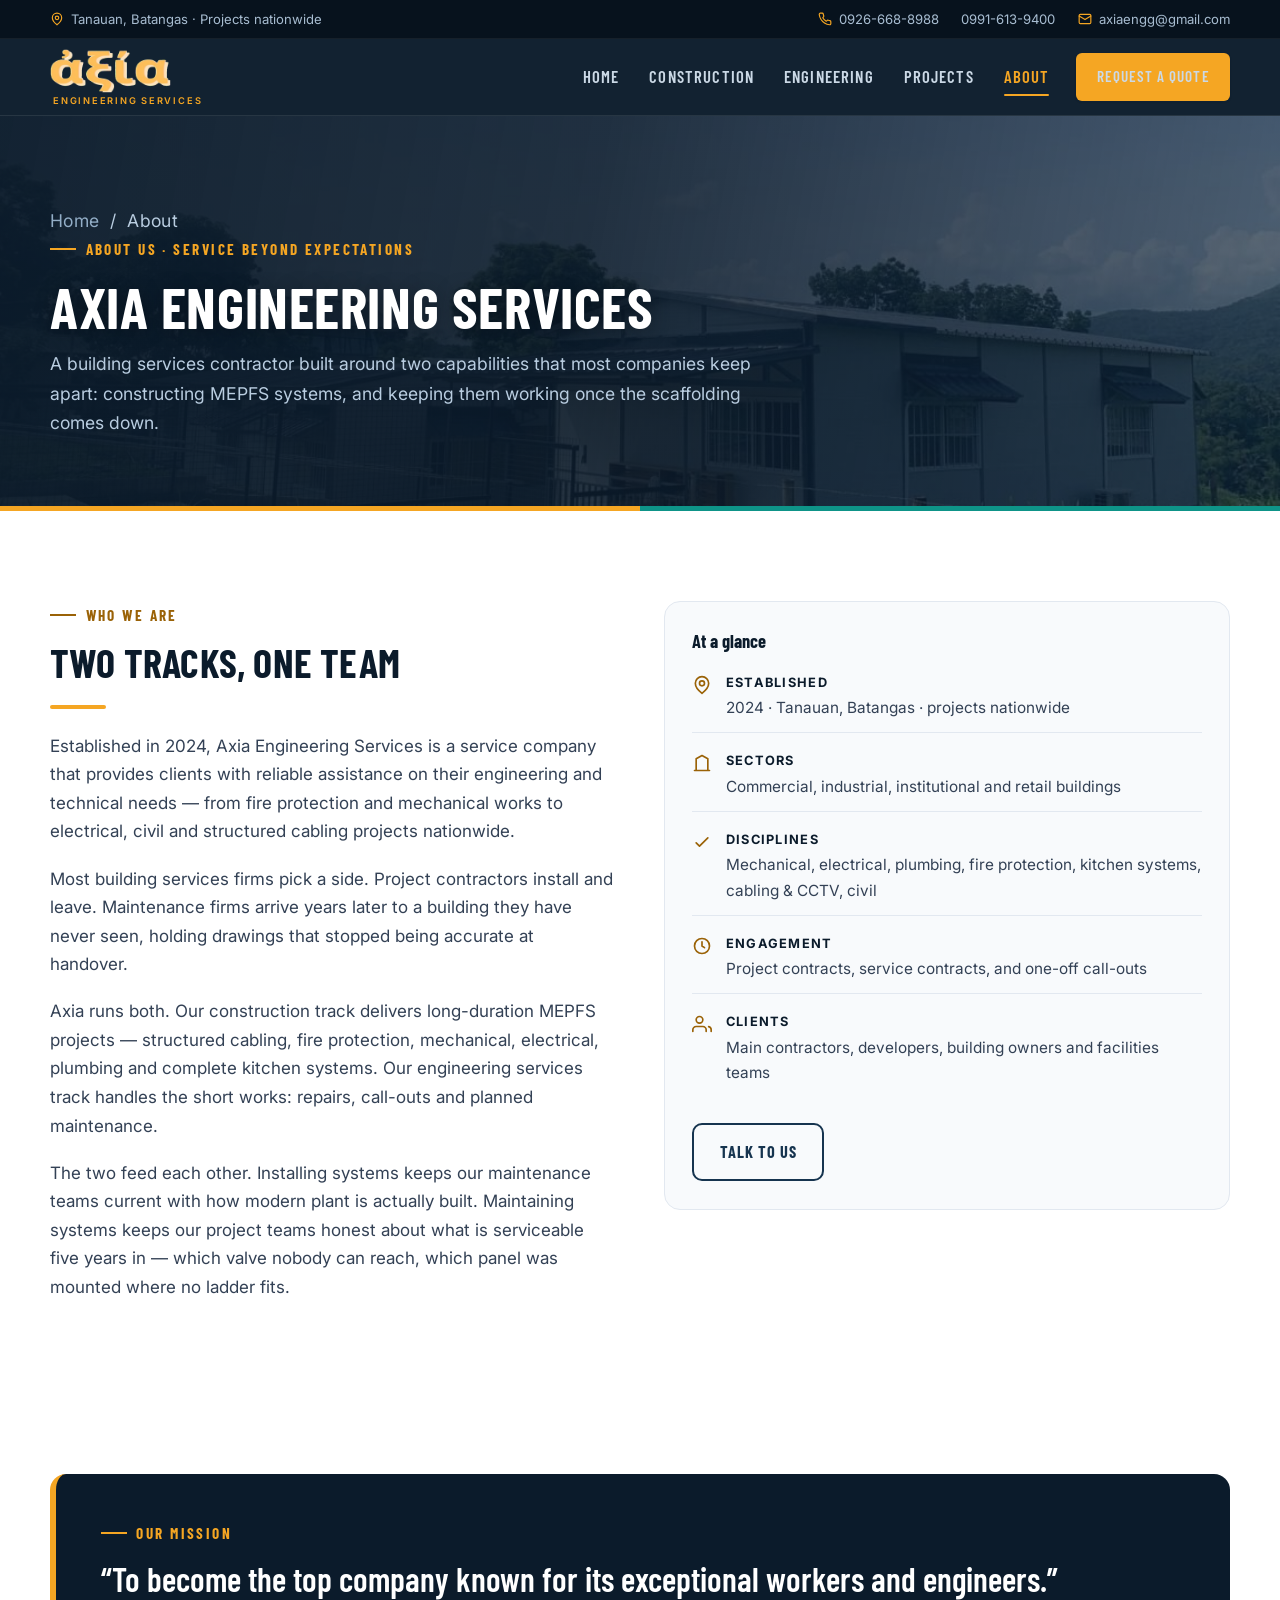
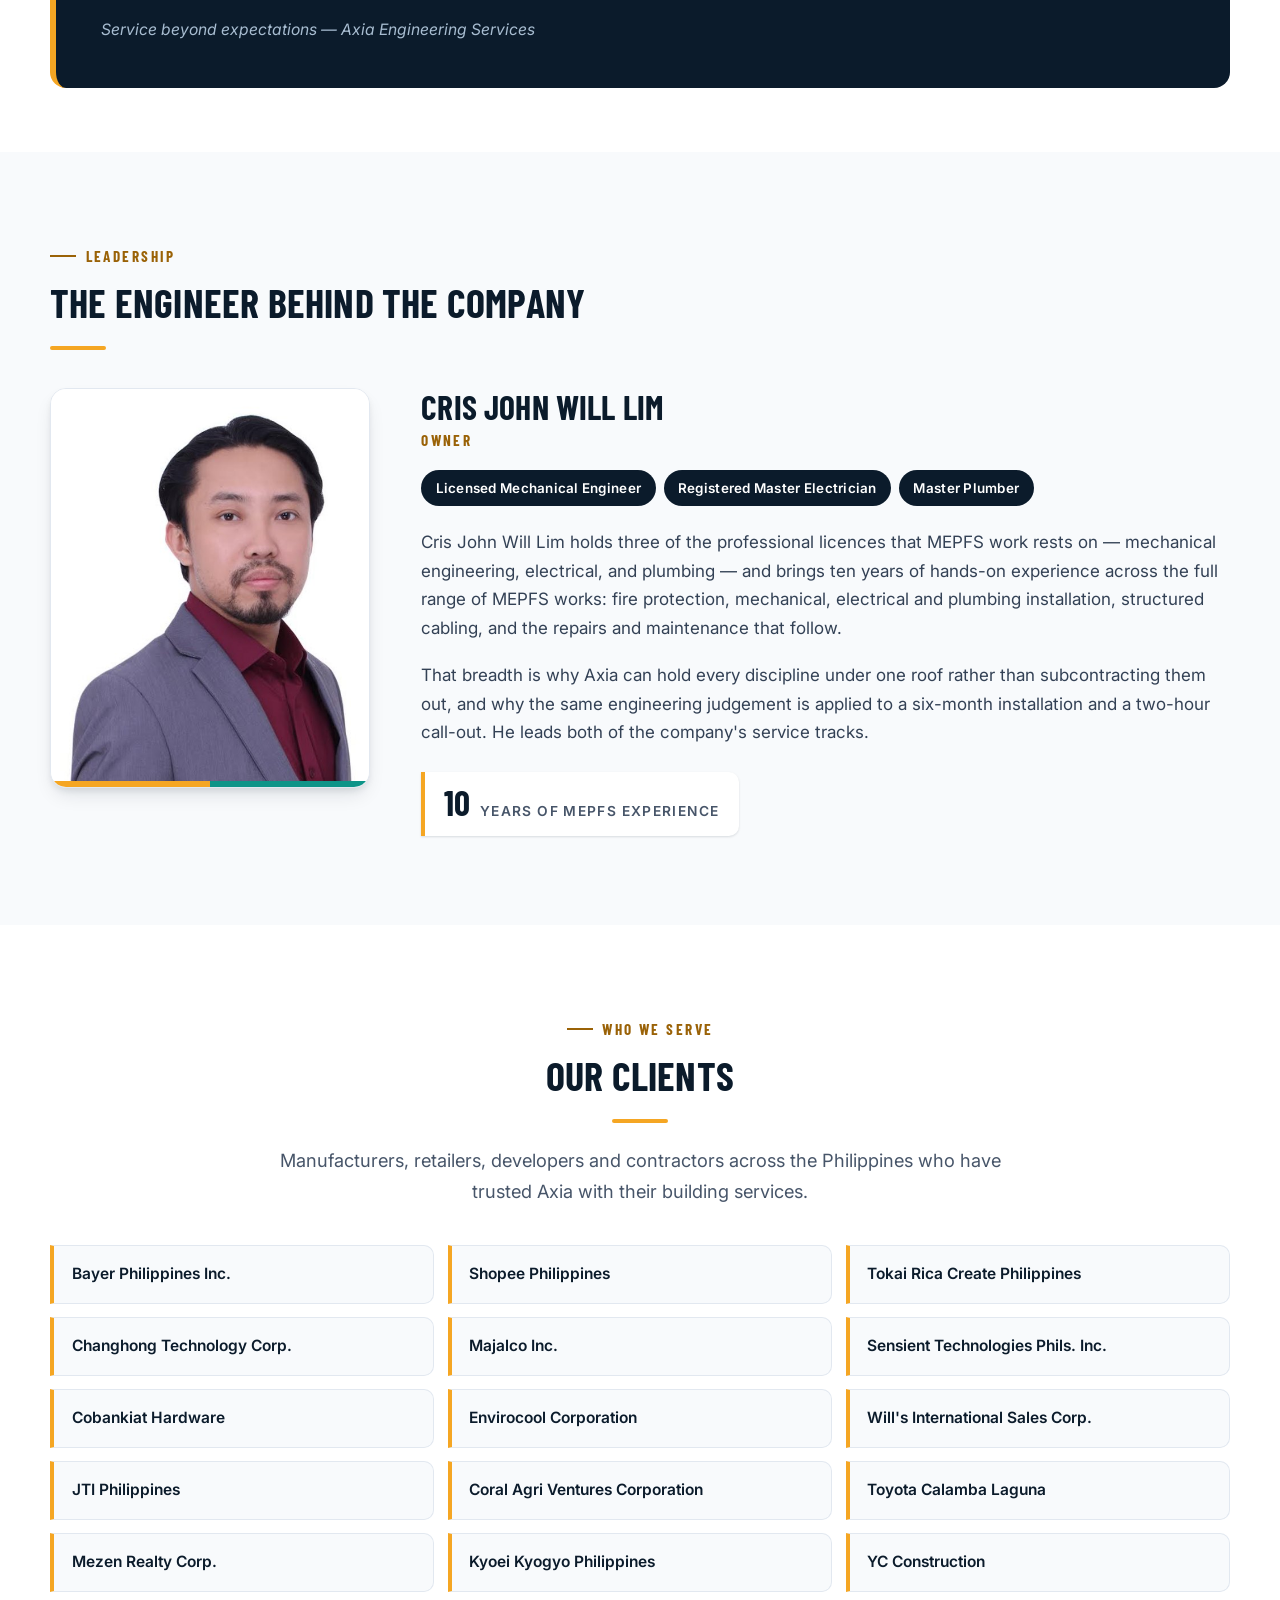
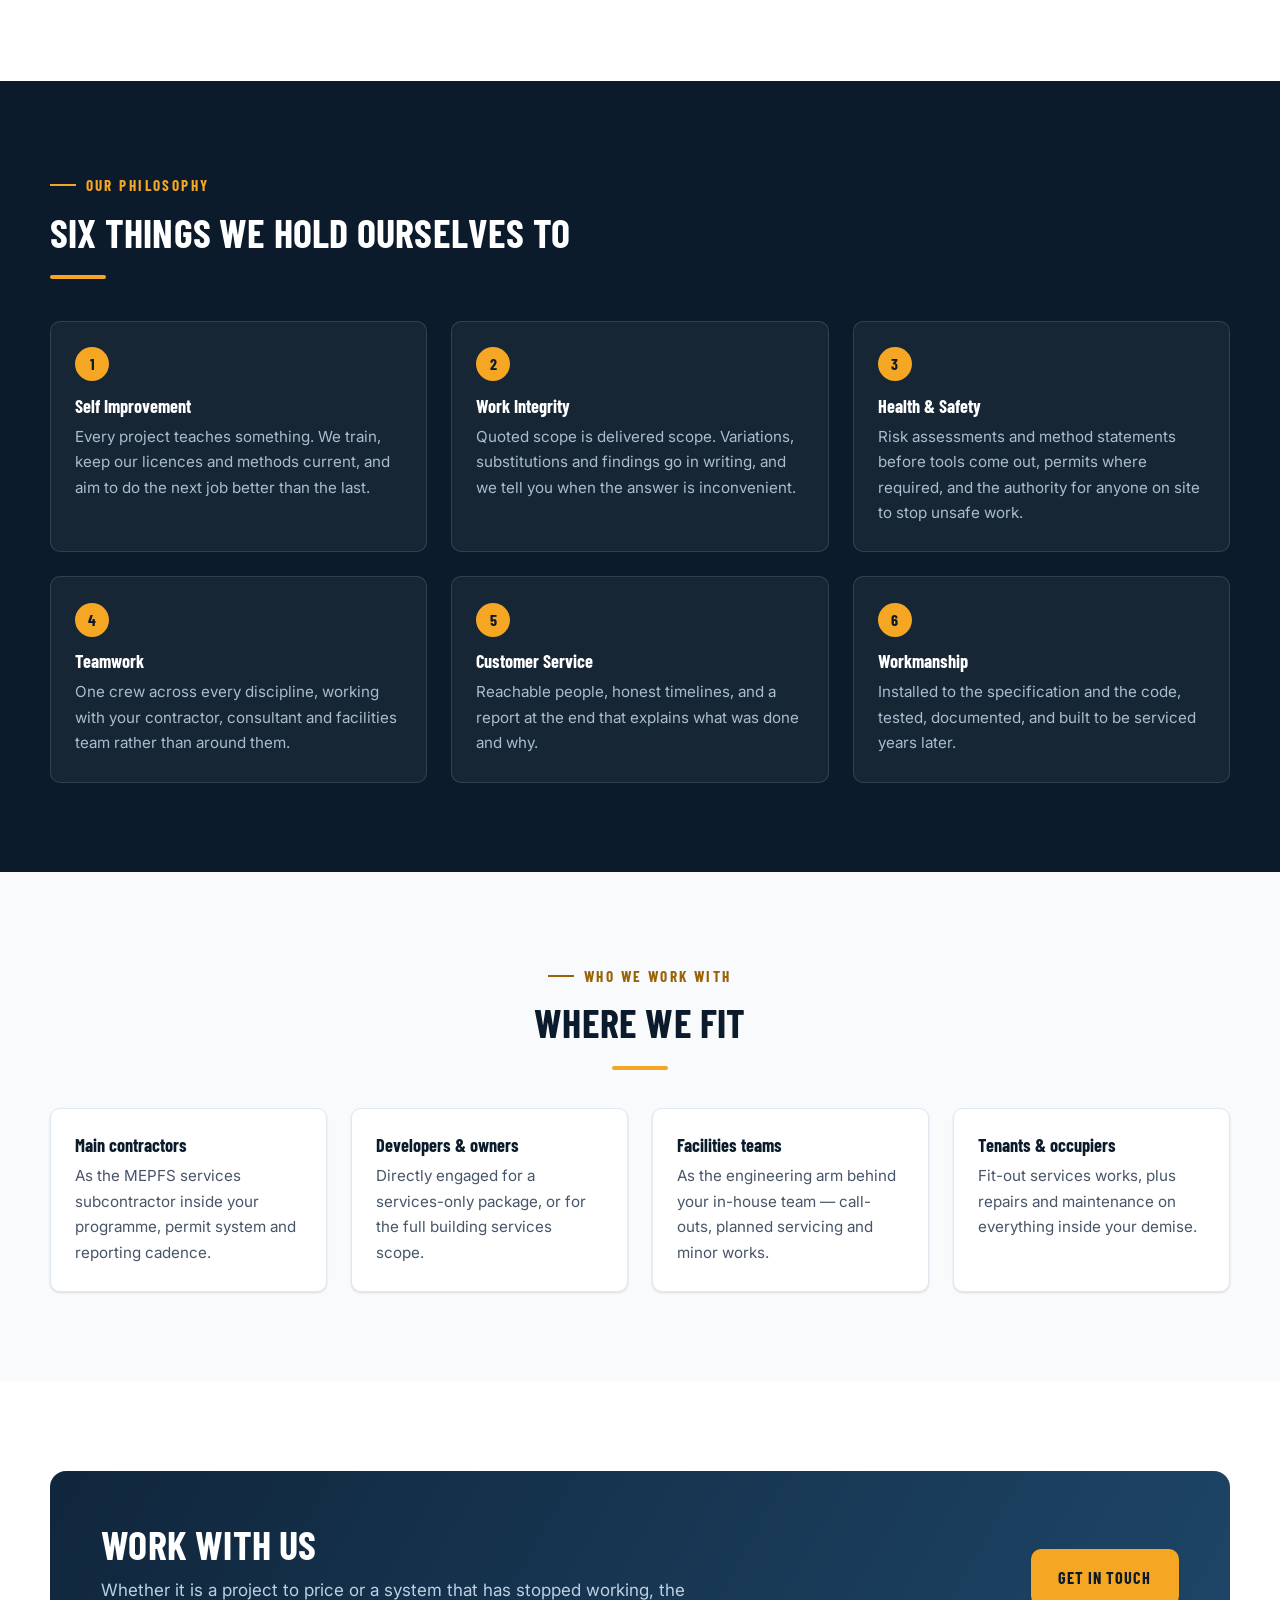
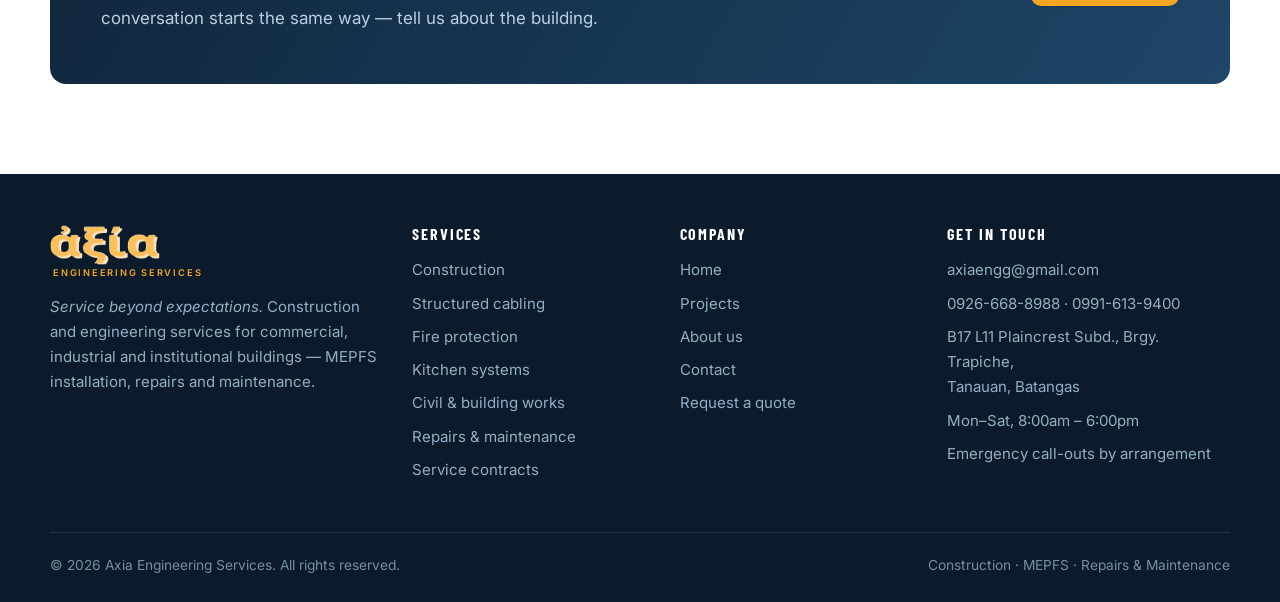
==== about.html @ fde4128d "Add kitchen system photos Five photos supplied by the owner, exported as web JPEGs (1000–1400px): th" ====
<!doctype html>
<html lang="en">
<head>
<meta charset="utf-8">
<meta name="viewport" content="width=device-width, initial-scale=1">
<title>About — Axia Engineering Services</title>
<meta name="description" content="Axia Engineering Services is a building services contractor delivering MEPFS construction projects and short-duration engineering repairs and maintenance under one accountable team.">
<meta name="theme-color" content="#0b1b2b">
<meta property="og:title" content="About — Axia Engineering Services">
<meta property="og:description" content="One team covering MEPFS construction and engineering repairs and maintenance.">
<meta property="og:type" content="website">
<link rel="icon" href="assets/img/favicon.png" type="image/png" sizes="64x64">
<link rel="apple-touch-icon" href="assets/img/apple-touch-icon.png">
<link rel="preconnect" href="https://fonts.googleapis.com">
<link rel="preconnect" href="https://fonts.gstatic.com" crossorigin>
<link href="https://fonts.googleapis.com/css2?family=Barlow+Condensed:wght@600;700&family=Inter:wght@400;500;600;700&display=swap" rel="stylesheet">
<link rel="stylesheet" href="assets/css/styles.css?v=20261008c">
</head>
<body>
<a class="skip-link" href="#main">Skip to main content</a>

<div class="topbar">
  <div class="container topbar__inner">
    <span class="topbar__item topbar__item--wide"><svg viewBox="0 0 24 24" fill="none" stroke="currentColor" stroke-width="2" stroke-linecap="round" stroke-linejoin="round" aria-hidden="true"><path d="M20 10c0 6-8 12-8 12s-8-6-8-12a8 8 0 0 1 16 0z"/><circle cx="12" cy="10" r="3"/></svg> Tanauan, Batangas &middot; Projects nationwide</span>
    <span class="topbar__group">
      <a class="topbar__item" href="tel:+639266688988"><svg viewBox="0 0 24 24" fill="none" stroke="currentColor" stroke-width="2" stroke-linecap="round" stroke-linejoin="round" aria-hidden="true"><path d="M22 16.9v3a2 2 0 0 1-2.2 2 19.8 19.8 0 0 1-8.6-3.1 19.5 19.5 0 0 1-6-6A19.8 19.8 0 0 1 2.1 4.2 2 2 0 0 1 4.1 2h3a2 2 0 0 1 2 1.7c.1 1 .4 1.9.7 2.8a2 2 0 0 1-.5 2.1L8.1 9.9a16 16 0 0 0 6 6l1.3-1.2a2 2 0 0 1 2.1-.5c.9.3 1.8.6 2.8.7a2 2 0 0 1 1.7 2z"/></svg> 0926-668-8988</a>
      <a class="topbar__item topbar__item--wide" href="tel:+639916139400">0991-613-9400</a>
      <a class="topbar__item topbar__item--mid" href="mailto:axiaengg@gmail.com"><svg viewBox="0 0 24 24" fill="none" stroke="currentColor" stroke-width="2" stroke-linecap="round" stroke-linejoin="round" aria-hidden="true"><rect x="2" y="4" width="20" height="16" rx="2"/><path d="m2 7 10 6 10-6"/></svg> axiaengg@gmail.com</a>
    </span>
  </div>
</div>

<header class="site-header">
  <div class="container header-inner">
    <a class="brand" href="index.html" aria-label="Axia Engineering Services — home">
      <img class="brand__logo" src="assets/img/logo.png?v=20261008c" alt="Axia" width="604" height="220">
      <span class="brand__sub">Engineering Services</span>
    </a>

    <button class="nav-toggle" type="button" aria-expanded="false" aria-controls="primary-nav" aria-label="Toggle navigation menu">
      <span></span><span></span><span></span>
    </button>

    <nav class="nav" id="primary-nav" aria-label="Primary">
      <a href="index.html">Home</a>
      <a href="construction.html">Construction</a>
      <a href="engineering.html">Engineering</a>
      <a href="projects.html">Projects</a>
      <a href="about.html">About</a>
      <a href="contact.html" class="btn btn--primary">Request a Quote</a>
    </nav>
  </div>
</header>

<main id="main">

  <section class="page-hero page-hero--about">
    <div class="container">
      <p class="breadcrumb"><a href="index.html">Home</a> &nbsp;/&nbsp; About</p>
      <span class="eyebrow">About us &middot; Service beyond expectations</span>
      <h1>Axia Engineering Services</h1>
      <p>
        A building services contractor built around two capabilities that most
        companies keep apart: constructing MEPFS systems, and keeping them working
        once the scaffolding comes down.
      </p>
    </div>
  </section>

  <section class="section" aria-labelledby="who-heading">
    <div class="container">
      <div class="grid grid--2" style="gap:3rem">
        <div class="reveal">
          <span class="eyebrow">Who we are</span>
          <h2 id="who-heading">Two tracks, one team</h2>
          <div class="rule"></div>
          <p>
            Established in 2024, Axia Engineering Services is a service company that
            provides clients with reliable assistance on their engineering and technical
            needs — from fire protection and mechanical works to electrical, civil and
            structured cabling projects nationwide.
          </p>
          <p>
            Most building services firms pick a side. Project contractors install and
            leave. Maintenance firms arrive years later to a building they have never
            seen, holding drawings that stopped being accurate at handover.
          </p>
          <p>
            Axia runs both. Our construction track delivers long-duration MEPFS
            projects — structured cabling, fire protection, mechanical, electrical,
            plumbing and complete kitchen systems. Our engineering services track handles the
            short works: repairs, call-outs and planned maintenance.
          </p>
          <p>
            The two feed each other. Installing systems keeps our maintenance teams
            current with how modern plant is actually built. Maintaining systems keeps
            our project teams honest about what is serviceable five years in — which
            valve nobody can reach, which panel was mounted where no ladder fits.
          </p>
        </div>
        <div class="reveal">
          <div class="info-panel">
            <h3>At a glance</h3>
            <ul class="info-list">
              <li>
                <svg viewBox="0 0 24 24" fill="none" stroke="currentColor" stroke-width="2" stroke-linecap="round" stroke-linejoin="round" aria-hidden="true"><path d="M20 10c0 6-8 12-8 12s-8-6-8-12a8 8 0 0 1 16 0z"/><circle cx="12" cy="10" r="3"/></svg>
                <span><strong>Established</strong>2024 &middot; Tanauan, Batangas &middot; projects nationwide</span>
              </li>
              <li>
                <svg viewBox="0 0 24 24" fill="none" stroke="currentColor" stroke-width="2" stroke-linecap="round" stroke-linejoin="round" aria-hidden="true"><path d="M3 21h18M5 21V7l7-4 7 4v14"/></svg>
                <span><strong>Sectors</strong>Commercial, industrial, institutional and retail buildings</span>
              </li>
              <li>
                <svg viewBox="0 0 24 24" fill="none" stroke="currentColor" stroke-width="2" stroke-linecap="round" stroke-linejoin="round" aria-hidden="true"><path d="m5 13 4 4L19 7"/></svg>
                <span><strong>Disciplines</strong>Mechanical, electrical, plumbing, fire protection, kitchen systems, cabling &amp; CCTV, civil</span>
              </li>
              <li>
                <svg viewBox="0 0 24 24" fill="none" stroke="currentColor" stroke-width="2" stroke-linecap="round" stroke-linejoin="round" aria-hidden="true"><circle cx="12" cy="12" r="9"/><path d="M12 7v5l3 2"/></svg>
                <span><strong>Engagement</strong>Project contracts, service contracts, and one-off call-outs</span>
              </li>
              <li>
                <svg viewBox="0 0 24 24" fill="none" stroke="currentColor" stroke-width="2" stroke-linecap="round" stroke-linejoin="round" aria-hidden="true"><path d="M17 21v-2a4 4 0 0 0-4-4H5a4 4 0 0 0-4 4v2"/><circle cx="9" cy="7" r="4"/><path d="M23 21v-2a4 4 0 0 0-3-3.9"/></svg>
                <span><strong>Clients</strong>Main contractors, developers, building owners and facilities teams</span>
              </li>
            </ul>
            <a class="btn btn--outline" href="contact.html">Talk to us</a>
          </div>
        </div>
      </div>
    </div>
  </section>

  <section class="section--tight" aria-labelledby="mission-heading">
    <div class="container">
      <div class="mission reveal">
        <span class="eyebrow" id="mission-heading">Our mission</span>
        <blockquote>&ldquo;To become the top company known for its exceptional workers and engineers.&rdquo;</blockquote>
        <p class="mission__tag">Service beyond expectations — Axia Engineering Services</p>
      </div>
    </div>
  </section>

  <section class="section section--alt" aria-labelledby="leader-heading" id="leadership">
    <div class="container">
      <div class="reveal" style="margin-bottom:2.4rem">
        <span class="eyebrow">Leadership</span>
        <h2 id="leader-heading">The engineer behind the company</h2>
        <div class="rule"></div>
      </div>
      <div class="leader reveal">
        <figure class="leader__photo">
          <img src="assets/img/cris-john-will-lim.jpg?v=20261008c" alt="Portrait of Cris John Will Lim, owner of Axia Engineering Services" width="560" height="700" loading="lazy">
        </figure>
        <div class="leader__body">
          <h3 class="leader__name">Cris John Will Lim</h3>
          <p class="leader__role">Owner</p>
          <ul class="leader__creds" aria-label="Professional licences">
            <li>Licensed Mechanical Engineer</li>
            <li>Registered Master Electrician</li>
            <li>Master Plumber</li>
          </ul>
          <p>
            Cris John Will Lim holds three of the professional licences that MEPFS work
            rests on — mechanical engineering, electrical, and plumbing — and brings ten
            years of hands-on experience across the full range of MEPFS works: fire
            protection, mechanical, electrical and plumbing installation, structured
            cabling, and the repairs and maintenance that follow.
          </p>
          <p>
            That breadth is why Axia can hold every discipline under one roof rather
            than subcontracting them out, and why the same engineering judgement is
            applied to a six-month installation and a two-hour call-out. He leads both
            of the company's service tracks.
          </p>
          <div class="leader__stat">
            <span class="leader__stat-num">10</span>
            <span class="leader__stat-label">years of MEPFS experience</span>
          </div>
        </div>
      </div>
    </div>
  </section>

  <section class="section" aria-labelledby="clients-heading" id="clients">
    <div class="container">
      <div class="text-center reveal" style="margin-bottom:2.4rem">
        <span class="eyebrow">Who we serve</span>
        <h2 id="clients-heading">Our clients</h2>
        <div class="rule rule--center"></div>
        <p class="lead measure-center">
          Manufacturers, retailers, developers and contractors across the Philippines
          who have trusted Axia with their building services.
        </p>
      </div>
      <ul class="clients reveal">
          <li>Bayer Philippines Inc.</li>
          <li>Shopee Philippines</li>
          <li>Tokai Rica Create Philippines</li>
          <li>Changhong Technology Corp.</li>
          <li>Majalco Inc.</li>
          <li>Sensient Technologies Phils. Inc.</li>
          <li>Cobankiat Hardware</li>
          <li>Envirocool Corporation</li>
          <li>Will's International Sales Corp.</li>
          <li>JTI Philippines</li>
          <li>Coral Agri Ventures Corporation</li>
          <li>Toyota Calamba Laguna</li>
          <li>Mezen Realty Corp.</li>
          <li>Kyoei Kyogyo Philippines</li>
          <li>YC Construction</li>
      </ul>
    </div>
  </section>

  <section class="section section--navy" aria-labelledby="values-heading">
    <div class="container">
      <div class="reveal" style="margin-bottom:2.6rem">
        <span class="eyebrow">Our philosophy</span>
        <h2 id="values-heading">Six things we hold ourselves to</h2>
        <div class="rule"></div>
      </div>
      <div class="grid grid--3 reveal">
        <div class="card">
          <div class="card__num" aria-hidden="true">1</div>
          <h3>Self Improvement</h3>
          <p>Every project teaches something. We train, keep our licences and methods current, and aim to do the next job better than the last.</p>
        </div>
        <div class="card">
          <div class="card__num" aria-hidden="true">2</div>
          <h3>Work Integrity</h3>
          <p>Quoted scope is delivered scope. Variations, substitutions and findings go in writing, and we tell you when the answer is inconvenient.</p>
        </div>
        <div class="card">
          <div class="card__num" aria-hidden="true">3</div>
          <h3>Health &amp; Safety</h3>
          <p>Risk assessments and method statements before tools come out, permits where required, and the authority for anyone on site to stop unsafe work.</p>
        </div>
        <div class="card">
          <div class="card__num" aria-hidden="true">4</div>
          <h3>Teamwork</h3>
          <p>One crew across every discipline, working with your contractor, consultant and facilities team rather than around them.</p>
        </div>
        <div class="card">
          <div class="card__num" aria-hidden="true">5</div>
          <h3>Customer Service</h3>
          <p>Reachable people, honest timelines, and a report at the end that explains what was done and why.</p>
        </div>
        <div class="card">
          <div class="card__num" aria-hidden="true">6</div>
          <h3>Workmanship</h3>
          <p>Installed to the specification and the code, tested, documented, and built to be serviced years later.</p>
        </div>
      </div>
    </div>
  </section>

  <section class="section section--alt" aria-labelledby="fit-heading">
    <div class="container">
      <div class="text-center reveal" style="margin-bottom:2.4rem">
        <span class="eyebrow">Who we work with</span>
        <h2 id="fit-heading">Where we fit</h2>
        <div class="rule rule--center"></div>
      </div>
      <div class="grid grid--4 reveal">
        <div class="card">
          <h3>Main contractors</h3>
          <p>As the MEPFS services subcontractor inside your programme, permit system and reporting cadence.</p>
        </div>
        <div class="card">
          <h3>Developers &amp; owners</h3>
          <p>Directly engaged for a services-only package, or for the full building services scope.</p>
        </div>
        <div class="card">
          <h3>Facilities teams</h3>
          <p>As the engineering arm behind your in-house team — call-outs, planned servicing and minor works.</p>
        </div>
        <div class="card">
          <h3>Tenants &amp; occupiers</h3>
          <p>Fit-out services works, plus repairs and maintenance on everything inside your demise.</p>
        </div>
      </div>
    </div>
  </section>

  <section class="section">
    <div class="container">
      <div class="cta reveal">
        <div>
          <h2>Work with us</h2>
          <p>Whether it is a project to price or a system that has stopped working, the conversation starts the same way — tell us about the building.</p>
        </div>
        <div class="btn-row">
          <a class="btn btn--primary" href="contact.html">Get in touch</a>
        </div>
      </div>
    </div>
  </section>

</main>

<footer class="site-footer">
  <div class="container">
    <div class="footer-grid">
      <div>
        <a class="brand" href="index.html">
          <img class="brand__logo" src="assets/img/logo.png?v=20261008c" alt="Axia" width="604" height="220">
          <span class="brand__sub">Engineering Services</span>
        </a>
        <p><em>Service beyond expectations.</em> Construction and engineering services for commercial, industrial and institutional buildings — MEPFS installation, repairs and maintenance.</p>
      </div>

      <div>
        <h3>Services</h3>
        <ul>
          <li><a href="construction.html">Construction</a></li>
          <li><a href="construction.html#cabling">Structured cabling</a></li>
          <li><a href="construction.html#fire">Fire protection</a></li>
          <li><a href="construction.html#kitchen">Kitchen systems</a></li>
          <li><a href="construction.html#civil">Civil &amp; building works</a></li>
          <li><a href="engineering.html">Repairs &amp; maintenance</a></li>
          <li><a href="engineering.html#contracts">Service contracts</a></li>
        </ul>
      </div>

      <div>
        <h3>Company</h3>
        <ul>
          <li><a href="index.html">Home</a></li>
          <li><a href="projects.html">Projects</a></li>
          <li><a href="about.html">About us</a></li>
          <li><a href="contact.html">Contact</a></li>
          <li><a href="contact.html#enquiry">Request a quote</a></li>
        </ul>
      </div>

      <div>
        <h3>Get in touch</h3>
        <ul>
          <li><a href="mailto:axiaengg@gmail.com">axiaengg@gmail.com</a></li>
          <li><a href="tel:+639266688988">0926-668-8988</a> &middot; <a href="tel:+639916139400">0991-613-9400</a></li>
          <li>B17 L11 Plaincrest Subd., Brgy. Trapiche,<br>Tanauan, Batangas</li>
          <li>Mon–Sat, 8:00am – 6:00pm</li>
          <li>Emergency call-outs by arrangement</li>
        </ul>
      </div>
    </div>

    <div class="footer-bottom">
      <span>&copy; <span data-year>2026</span> Axia Engineering Services. All rights reserved.</span>
      <span>Construction &middot; MEPFS &middot; Repairs &amp; Maintenance</span>
    </div>
  </div>
</footer>

<nav class="mobile-cta" aria-label="Quick contact">
  <a class="mobile-cta__call" href="tel:+639266688988"><svg viewBox="0 0 24 24" fill="none" stroke="currentColor" stroke-width="2" stroke-linecap="round" stroke-linejoin="round" aria-hidden="true"><path d="M22 16.9v3a2 2 0 0 1-2.2 2 19.8 19.8 0 0 1-8.6-3.1 19.5 19.5 0 0 1-6-6A19.8 19.8 0 0 1 2.1 4.2 2 2 0 0 1 4.1 2h3a2 2 0 0 1 2 1.7c.1 1 .4 1.9.7 2.8a2 2 0 0 1-.5 2.1L8.1 9.9a16 16 0 0 0 6 6l1.3-1.2a2 2 0 0 1 2.1-.5c.9.3 1.8.6 2.8.7a2 2 0 0 1 1.7 2z"/></svg> Call us</a>
  <a class="mobile-cta__quote" href="contact.html">Get a Quote</a>
</nav>

<script src="assets/js/main.js?v=20261008c" defer></script>
</body>
</html>
---- assets/css/styles.css ----
/* ==========================================================================
   Axia Engineering Services — Global stylesheet
   Palette: deep industrial navy + safety amber
   ========================================================================== */

:root {
  --navy-900: #0b1b2b;
  --navy-800: #10263c;
  --navy-700: #16344f;
  --navy-600: #1e4668;
  --amber-500: #f5a623;
  --amber-600: #d98c09;
  --amber-ink: #9a6207; /* amber dark enough for text on light backgrounds (5.09:1 on white) */
  --amber-100: #fdf0d7;
  --slate-700: #334155;
  --slate-600: #475569;
  --slate-500: #64748b;
  --slate-300: #cbd5e1;
  --slate-200: #e2e8f0;
  --slate-100: #f1f5f9;
  --slate-50: #f8fafc;
  --white: #ffffff;
  --teal-500: #0e9488;

  --font-head: "Barlow Condensed", "Oswald", "Arial Narrow", system-ui, sans-serif;
  --font-body: "Inter", -apple-system, BlinkMacSystemFont, "Segoe UI", Roboto, Helvetica, Arial, sans-serif;

  --shadow-sm: 0 1px 2px rgba(11, 27, 43, .06), 0 1px 3px rgba(11, 27, 43, .08);
  --shadow-md: 0 4px 6px -1px rgba(11, 27, 43, .08), 0 10px 20px -5px rgba(11, 27, 43, .12);
  --shadow-lg: 0 20px 40px -12px rgba(11, 27, 43, .22);

  --radius: 10px;
  --radius-lg: 16px;
  --maxw: 1180px;
  --header-h: 76px;
}

/* ------------------------------ Reset ----------------------------------- */
*, *::before, *::after { box-sizing: border-box; }
html { -webkit-text-size-adjust: 100%; scroll-behavior: smooth; scroll-padding-top: calc(var(--header-h) + 16px); }
body {
  margin: 0;
  overflow-x: hidden;
  font-family: var(--font-body);
  font-size: 17px;
  line-height: 1.68;
  color: var(--slate-700);
  background: var(--white);
  -webkit-font-smoothing: antialiased;
}
img, svg { max-width: 100%; display: block; }
a { color: var(--navy-600); text-decoration: none; }
a:hover { color: var(--amber-ink); }
h1, h2, h3, h4 {
  font-family: var(--font-head);
  color: var(--navy-900);
  line-height: 1.14;
  letter-spacing: .005em;
  margin: 0 0 .5em;
  font-weight: 700;
}
h1 { font-size: clamp(2.3rem, 5.2vw, 3.6rem); text-transform: uppercase; letter-spacing: .01em; }
h2 { font-size: clamp(1.8rem, 3.6vw, 2.5rem); text-transform: uppercase; }
h3 { font-size: 1.3rem; }
p { margin: 0 0 1.1em; }
ul { margin: 0 0 1.1em; padding-left: 1.2em; }
li { margin-bottom: .4em; }
hr { border: 0; border-top: 1px solid var(--slate-200); margin: 2.5rem 0; }

/* ---------------------------- Utilities --------------------------------- */
.container { width: min(100% - 2.5rem, var(--maxw)); margin-inline: auto; }
.section { padding: clamp(3.5rem, 7vw, 6rem) 0; }
.section--tight { padding: clamp(2.5rem, 5vw, 4rem) 0; }
.section--alt { background: var(--slate-50); }
.section--navy { background: var(--navy-900); color: var(--slate-300); }
.section--navy h2, .section--navy h3 { color: var(--white); }
.text-center { text-align: center; }
.lead { font-size: 1.14rem; color: var(--slate-600); }
.section--navy .lead { color: #a8bdd1; }
.measure { max-width: 68ch; }
.measure-center { max-width: 68ch; margin-inline: auto; }
.skip-link {
  position: absolute; left: -9999px; top: 0; z-index: 999;
  background: var(--amber-500); color: var(--navy-900);
  padding: .7rem 1.2rem; font-weight: 700; border-radius: 0 0 var(--radius) 0;
}
.skip-link:focus { left: 0; }
:focus-visible { outline: 3px solid var(--amber-500); outline-offset: 2px; border-radius: 4px; }

.eyebrow {
  display: inline-block;
  font-family: var(--font-head);
  font-weight: 700;
  font-size: .95rem;
  letter-spacing: .16em;
  text-transform: uppercase;
  color: var(--amber-ink);
  margin-bottom: .7rem;
}
.section--navy .eyebrow { color: var(--amber-500); }
.rule {
  width: 56px; height: 4px; border-radius: 2px;
  background: var(--amber-500); margin: 0 0 1.4rem;
}
.rule--center { margin-inline: auto; }

/* ------------------------------ Buttons --------------------------------- */
.btn {
  display: inline-flex; align-items: center; gap: .55rem;
  font-family: var(--font-head);
  font-weight: 700; font-size: 1.02rem; letter-spacing: .06em; text-transform: uppercase;
  padding: .82rem 1.6rem;
  border-radius: var(--radius);
  border: 2px solid transparent;
  cursor: pointer;
  transition: transform .15s ease, background-color .15s ease, color .15s ease, border-color .15s ease, box-shadow .15s ease;
  white-space: nowrap;
  max-width: 100%;
}
@media (max-width: 620px) {
  .btn { white-space: normal; text-align: center; }
}
.btn:hover { transform: translateY(-2px); }
.btn--primary { background: var(--amber-500); color: var(--navy-900); box-shadow: var(--shadow-sm); }
.btn--primary:hover { background: #ffb73d; color: var(--navy-900); box-shadow: var(--shadow-md); }
.btn--ghost { border-color: rgba(255,255,255,.45); color: var(--white); }
.btn--ghost:hover { border-color: var(--white); background: rgba(255,255,255,.1); color: var(--white); }
.btn--outline { border-color: var(--navy-700); color: var(--navy-700); }
.btn--outline:hover { background: var(--navy-700); color: var(--white); }
.btn-row { display: flex; flex-wrap: wrap; gap: .9rem; }
.btn-row--center { justify-content: center; }

/* ------------------------------ Header ---------------------------------- */
.site-header {
  position: sticky; top: 0; z-index: 100;
  background: rgba(11, 27, 43, .97);
  backdrop-filter: saturate(140%) blur(8px);
  border-bottom: 1px solid rgba(255,255,255,.09);
}
.header-inner {
  display: flex; align-items: center; justify-content: space-between;
  gap: 1.5rem; min-height: var(--header-h);
}
/* Brand lockup: the ἀξία wordmark image with "Engineering Services" set
   beneath it. The image carries its own amber, so it sits on dark surfaces
   as supplied; width/height attributes in the markup reserve its box. */
.brand { display: inline-flex; flex-direction: column; align-items: flex-start; gap: .22rem; color: var(--white); }
.brand:hover { color: var(--white); }
.brand__logo { height: 44px; width: auto; display: block; }
.brand__sub {
  font-size: .58rem; letter-spacing: .19em; text-transform: uppercase;
  color: var(--amber-500); font-weight: 600; padding-left: 3px; line-height: 1;
}
@media (max-width: 420px) { .brand__logo { height: 36px; } .brand__sub { font-size: .5rem; } }

.nav { display: flex; align-items: center; gap: .3rem; }
.nav a {
  font-family: var(--font-head);
  font-size: 1.04rem; font-weight: 600; letter-spacing: .07em; text-transform: uppercase;
  color: #cbd9e6; padding: .55rem .78rem; border-radius: 6px;
  white-space: nowrap;
}
.nav a:hover { color: var(--white); background: rgba(255,255,255,.08); }
.nav a.is-active { color: var(--amber-500); }
.nav .btn { margin-left: .6rem; padding: .6rem 1.15rem; font-size: .95rem; }
.nav .btn:hover { color: var(--navy-900); }

.nav-toggle {
  display: none; background: none; border: 1px solid rgba(255,255,255,.3);
  border-radius: 8px; padding: .5rem .6rem; cursor: pointer;
}
.nav-toggle span { display: block; width: 22px; height: 2px; background: var(--white); margin: 4px 0; transition: transform .2s ease, opacity .2s ease; }
.nav-toggle[aria-expanded="true"] span:nth-child(1) { transform: translateY(6px) rotate(45deg); }
.nav-toggle[aria-expanded="true"] span:nth-child(2) { opacity: 0; }
.nav-toggle[aria-expanded="true"] span:nth-child(3) { transform: translateY(-6px) rotate(-45deg); }

@media (max-width: 1000px) {
  .nav-toggle { display: block; }
  .nav {
    position: absolute; top: var(--header-h); left: 0; right: 0;
    flex-direction: column; align-items: stretch; gap: 0;
    background: var(--navy-900);
    border-bottom: 1px solid rgba(255,255,255,.1);
    padding: .5rem 1.25rem 1.3rem;
    display: none;
  }
  .nav.is-open { display: flex; }
  .nav a { padding: .8rem .2rem; border-bottom: 1px solid rgba(255,255,255,.07); border-radius: 0; }
  .nav .btn { margin: .9rem 0 0; justify-content: center; border-bottom: 0; }
}

/* ------------------------------- Hero ----------------------------------- */
.hero {
  position: relative;
  background:
    linear-gradient(115deg, rgba(11,27,43,.96) 0%, rgba(16,38,60,.93) 45%, rgba(30,70,104,.88) 100%),
    url("data:image/svg+xml,%3Csvg xmlns='http://www.w3.org/2000/svg' width='80' height='80' viewBox='0 0 80 80'%3E%3Cg fill='none' stroke='%23ffffff' stroke-opacity='.07' stroke-width='1'%3E%3Cpath d='M0 40h80M40 0v80M0 0l80 80M80 0L0 80'/%3E%3C/g%3E%3C/svg%3E");
  background-size: cover, 80px 80px;
  color: var(--white);
  padding: clamp(4rem, 9vw, 7.5rem) 0 clamp(3.5rem, 7vw, 6rem);
  overflow: hidden;
}
.hero::after {
  content: ""; position: absolute; left: 0; right: 0; bottom: 0; height: 6px;
  background: linear-gradient(90deg, var(--amber-500) 0 33%, var(--navy-600) 33% 66%, var(--teal-500) 66% 100%);
}
.hero h1 { color: var(--white); margin-bottom: 1rem; }
.hero__grid { display: grid; grid-template-columns: 1.15fr .85fr; gap: clamp(2rem, 5vw, 4rem); align-items: center; }
.hero__grid > * { min-width: 0; }
.hero__text p { color: #b9cde0; font-size: 1.16rem; max-width: 56ch; }
.hero__badges { display: flex; flex-wrap: wrap; gap: .6rem; margin-top: 1.9rem; }
.badge {
  display: inline-flex; align-items: center; gap: .45rem;
  font-size: .86rem; font-weight: 600; letter-spacing: .03em;
  background: rgba(255,255,255,.08); border: 1px solid rgba(255,255,255,.16);
  color: #d8e5f1; padding: .42rem .85rem; border-radius: 100px;
}
.badge svg { width: 15px; height: 15px; flex: 0 0 auto; color: var(--amber-500); }
.hero__panel {
  background: rgba(255,255,255,.055);
  border: 1px solid rgba(255,255,255,.14);
  border-radius: var(--radius-lg);
  padding: 1.75rem;
  box-shadow: var(--shadow-lg);
}
.hero__panel h2 { font-size: 1.22rem; color: var(--white); text-transform: none; letter-spacing: 0; }
.hero__panel ul { list-style: none; padding: 0; margin: 0; }
.hero__panel li {
  display: flex; gap: .7rem; align-items: flex-start;
  padding: .72rem 0; border-bottom: 1px solid rgba(255,255,255,.1);
  font-size: .97rem; color: #cfdcea;
}
.hero__panel li:last-child { border-bottom: 0; padding-bottom: 0; }
.hero__panel li svg { width: 19px; height: 19px; flex: 0 0 auto; margin-top: 3px; color: var(--amber-500); }
@media (max-width: 880px) { .hero__grid { grid-template-columns: 1fr; } }

/* --------------------------- Page banner -------------------------------- */
.page-hero {
  background: linear-gradient(120deg, var(--navy-900) 0%, var(--navy-700) 100%);
  color: var(--white);
  padding: clamp(2.8rem, 6vw, 4.6rem) 0 clamp(2.4rem, 5vw, 3.6rem);
  position: relative;
}
.page-hero::after {
  content: ""; position: absolute; inset: auto 0 0 0; height: 5px;
  background: linear-gradient(90deg, var(--amber-500) 0 50%, var(--teal-500) 50% 100%);
}
.page-hero h1 { color: var(--white); margin-bottom: .6rem; }
.page-hero p { color: #b9cde0; max-width: 64ch; margin-bottom: 0; font-size: 1.1rem; }
.breadcrumb { font-size: .85rem; color: #93aec7; margin-bottom: 1rem; letter-spacing: .02em; }
.breadcrumb a { color: #93aec7; }
.breadcrumb a:hover { color: var(--amber-500); }

/* ------------------------- Service split cards -------------------------- */
.split { display: grid; grid-template-columns: repeat(2, 1fr); gap: 1.75rem; }
.split > * { min-width: 0; }
@media (max-width: 860px) { .split { grid-template-columns: 1fr; } }

.service-card {
  display: flex; flex-direction: column;
  background: var(--white);
  border: 1px solid var(--slate-200);
  border-top: 5px solid var(--amber-500);
  border-radius: var(--radius-lg);
  padding: 2rem 1.9rem 1.9rem;
  box-shadow: var(--shadow-sm);
  transition: transform .18s ease, box-shadow .18s ease;
}
.service-card:hover { transform: translateY(-4px); box-shadow: var(--shadow-md); }
.service-card--engineering { border-top-color: var(--teal-500); }
.service-card__icon {
  width: 56px; height: 56px; border-radius: 14px;
  display: grid; place-items: center;
  background: var(--amber-100); color: var(--amber-ink);
  margin-bottom: 1.1rem;
}
.service-card--engineering .service-card__icon { background: #d8f3f0; color: #0b7b71; }
.service-card__icon svg { width: 30px; height: 30px; }
.service-card__tag {
  display: inline-block; font-size: .74rem; font-weight: 700;
  letter-spacing: .13em; text-transform: uppercase;
  color: var(--slate-500); margin-bottom: .45rem;
}
.service-card h3 { font-size: 1.62rem; text-transform: uppercase; margin-bottom: .55rem; }
.service-card ul { list-style: none; padding: 0; margin: .4rem 0 1.5rem; }
.service-card ul li {
  position: relative; padding-left: 1.6rem; margin-bottom: .55rem;
  font-size: .97rem; color: var(--slate-600);
}
.service-card ul li::before {
  content: ""; position: absolute; left: 0; top: .62em;
  width: 8px; height: 8px; border-radius: 2px; background: var(--amber-500);
}
.service-card--engineering ul li::before { background: var(--teal-500); }
.service-card__foot { margin-top: auto; }

/* ------------------------------ Grids ----------------------------------- */
.grid { display: grid; gap: 1.5rem; }
.grid > * { min-width: 0; }
.grid--3 { grid-template-columns: repeat(3, 1fr); }
.grid--4 { grid-template-columns: repeat(4, 1fr); }
.grid--2 { grid-template-columns: repeat(2, 1fr); }
@media (max-width: 980px) { .grid--4 { grid-template-columns: repeat(2, 1fr); } .grid--3 { grid-template-columns: repeat(2, 1fr); } }
@media (max-width: 680px) { .grid--2, .grid--3, .grid--4 { grid-template-columns: 1fr; } }

.card {
  background: var(--white);
  border: 1px solid var(--slate-200);
  border-radius: var(--radius);
  padding: 1.6rem 1.5rem;
  box-shadow: var(--shadow-sm);
  height: 100%;
}
.card h3 { font-size: 1.14rem; text-transform: none; letter-spacing: 0; margin-bottom: .45rem; }
.card p { font-size: .95rem; color: var(--slate-600); margin-bottom: 0; }
.card__icon {
  width: 46px; height: 46px; border-radius: 11px;
  display: grid; place-items: center; margin-bottom: .95rem;
  background: var(--slate-100); color: var(--navy-700);
}
.card__icon svg { width: 24px; height: 24px; }
.section--navy .card {
  background: rgba(255,255,255,.05);
  border-color: rgba(255,255,255,.12);
  box-shadow: none;
}
.section--navy .card p { color: #a8bdd1; }
.section--navy .card__icon { background: rgba(245,166,35,.16); color: var(--amber-500); }

/* --------------------------- Discipline list ---------------------------- */
.discipline {
  display: grid; grid-template-columns: 54px 1fr; gap: 1.1rem;
  padding: 1.5rem 0; border-bottom: 1px solid var(--slate-200);
}
.discipline:last-child { border-bottom: 0; }
.discipline__key {
  width: 54px; height: 54px; border-radius: 12px;
  display: grid; place-items: center;
  font-family: var(--font-head); font-size: 1.5rem; font-weight: 700;
  background: var(--navy-900); color: var(--amber-500);
}
.discipline h3 { margin-bottom: .3rem; font-size: 1.22rem; }
.discipline p { margin-bottom: .6rem; font-size: .97rem; }
.discipline ul { margin: 0; padding-left: 1.15rem; font-size: .94rem; color: var(--slate-600); }

/* ------------------------------- Steps ---------------------------------- */
.steps { counter-reset: step; display: grid; gap: 1.3rem; grid-template-columns: repeat(4, 1fr); }
/* A second row of stages continues the numbering rather than restarting at 01. */
.steps--continued { counter-reset: step 4; }
/* The step number is absolutely positioned above the rule, so a second
   row needs clearance that the grid gap alone does not provide. */
.steps + .steps { margin-top: 3.5rem; }
@media (max-width: 980px) { .steps { grid-template-columns: repeat(2, 1fr); } }
@media (max-width: 560px) { .steps { grid-template-columns: 1fr; } }
.step { position: relative; padding-top: 1.6rem; border-top: 3px solid var(--slate-200); }
.step::before {
  counter-increment: step; content: "0" counter(step);
  position: absolute; top: -.2rem; left: 0;
  transform: translateY(-100%);
  font-family: var(--font-head); font-size: 1.05rem; font-weight: 700;
  letter-spacing: .1em; color: var(--amber-ink);
}
.step h3 { font-size: 1.08rem; text-transform: none; letter-spacing: 0; margin-bottom: .35rem; }
.step p { font-size: .93rem; margin-bottom: 0; color: var(--slate-600); }
.section--navy .step { border-top-color: rgba(255,255,255,.2); }
.section--navy .step::before { color: var(--amber-500); }
.section--navy .step p { color: #a8bdd1; }

/* ------------------------------- Stats ---------------------------------- */
.stats { display: grid; grid-template-columns: repeat(4, 1fr); gap: 1.5rem; }
@media (max-width: 760px) { .stats { grid-template-columns: repeat(2, 1fr); } }
.stat { text-align: center; padding: 1.2rem .6rem; }
.stat__num {
  font-family: var(--font-head); font-size: clamp(2.1rem, 4.4vw, 2.9rem);
  font-weight: 700; color: var(--amber-500); line-height: 1;
}
.stat__label {
  font-size: .82rem; letter-spacing: .12em; text-transform: uppercase;
  color: #a8bdd1; margin-top: .5rem; font-weight: 600;
}

/* ------------------------------ Compare --------------------------------- */
.compare { width: 100%; border-collapse: collapse; font-size: .96rem; }
.table-note { color: var(--slate-500); font-size: .9rem; margin-bottom: .9rem; }
.table-note__hint { display: none; }
@media (max-width: 720px) { .table-note__hint { display: inline; } }
.compare th, .compare td { text-align: left; padding: .95rem 1rem; border-bottom: 1px solid var(--slate-200); vertical-align: top; }
.compare thead th {
  font-family: var(--font-head); text-transform: uppercase; letter-spacing: .07em;
  font-size: 1rem; color: var(--navy-900); border-bottom: 2px solid var(--navy-900);
}
.compare tbody th { font-weight: 600; color: var(--navy-800); width: 28%; }
/* Horizontal scroll with shadow affordances, so it is obvious on a narrow
   screen that there is a third column off to the right. The `local` layers
   mask the shadows away once the table is scrolled to that edge. */
.table-scroll {
  overflow-x: auto;
  -webkit-overflow-scrolling: touch;
  background:
    linear-gradient(to right, var(--slate-50) 30%, rgba(248, 250, 252, 0)) left center / 44px 100% no-repeat local,
    linear-gradient(to left, var(--slate-50) 30%, rgba(248, 250, 252, 0)) right center / 44px 100% no-repeat local,
    radial-gradient(farthest-side at 0 50%, rgba(11, 27, 43, .17), rgba(11, 27, 43, 0)) left center / 15px 100% no-repeat scroll,
    radial-gradient(farthest-side at 100% 50%, rgba(11, 27, 43, .17), rgba(11, 27, 43, 0)) right center / 15px 100% no-repeat scroll;
}
.table-scroll .compare { min-width: 620px; }

/* ------------------------------- CTA ------------------------------------ */
.cta {
  background: linear-gradient(120deg, var(--navy-800) 0%, var(--navy-600) 100%);
  color: var(--white);
  border-radius: var(--radius-lg);
  padding: clamp(2rem, 5vw, 3.2rem);
  display: grid; grid-template-columns: 1fr auto; gap: 2rem; align-items: center;
}
.cta > * { min-width: 0; }
.cta h2 { color: var(--white); margin-bottom: .5rem; }
.cta p { color: #bdd0e2; margin-bottom: 0; max-width: 60ch; }
@media (max-width: 820px) { .cta { grid-template-columns: 1fr; } }

/* ------------------------------ Contact --------------------------------- */
.contact-grid { display: grid; grid-template-columns: 1.1fr .9fr; gap: clamp(2rem, 5vw, 3.5rem); align-items: start; }
.contact-grid > * { min-width: 0; }
@media (max-width: 880px) { .contact-grid { grid-template-columns: 1fr; } }

.form-field { margin-bottom: 1.15rem; }
.form-field label { display: block; font-weight: 600; font-size: .93rem; color: var(--navy-800); margin-bottom: .35rem; }
.form-field .req { color: #c0392b; }
.form-field input, .form-field select, .form-field textarea {
  width: 100%; font: inherit; font-size: .98rem; color: var(--slate-700);
  padding: .72rem .85rem;
  border: 1px solid var(--slate-300); border-radius: 8px; background: var(--white);
  transition: border-color .15s ease, box-shadow .15s ease;
}
.form-field textarea { min-height: 140px; resize: vertical; }
.form-field input:focus, .form-field select:focus, .form-field textarea:focus {
  outline: none; border-color: var(--amber-500); box-shadow: 0 0 0 3px rgba(245,166,35,.22);
}
.form-field .hint { font-size: .84rem; color: var(--slate-500); margin: .35rem 0 0; }
.form-row { display: grid; grid-template-columns: 1fr 1fr; gap: 1.15rem; }
@media (max-width: 560px) { .form-row { grid-template-columns: 1fr; } }
.form-note { font-size: .88rem; color: var(--slate-500); }
.form-status {
  display: none; margin-top: 1rem; padding: .9rem 1.1rem;
  border-radius: 8px; font-size: .95rem;
  background: var(--amber-100); border: 1px solid #f0cf8f; color: #7a5200;
}
.form-status.is-visible { display: block; }

.info-panel {
  background: var(--slate-50); border: 1px solid var(--slate-200);
  border-radius: var(--radius-lg); padding: 1.8rem 1.7rem;
}
.info-panel h3 { font-size: 1.15rem; text-transform: none; letter-spacing: 0; }
.info-list { list-style: none; padding: 0; margin: 0 0 1.6rem; }
.info-list li { display: flex; gap: .85rem; padding: .7rem 0; border-bottom: 1px solid var(--slate-200); font-size: .96rem; }
.info-list li:last-child { border-bottom: 0; }
.info-list svg { width: 20px; height: 20px; flex: 0 0 auto; color: var(--amber-ink); margin-top: 3px; }
.info-list strong { display: block; color: var(--navy-900); font-size: .8rem; letter-spacing: .1em; text-transform: uppercase; margin-bottom: .1rem; }

.callout {
  border-left: 4px solid var(--amber-500);
  background: var(--amber-100);
  padding: 1.1rem 1.3rem; border-radius: 0 var(--radius) var(--radius) 0;
}
.callout p:last-child { margin-bottom: 0; }
.callout--teal { border-left-color: var(--teal-500); background: #e3f6f4; }

/* ------------------------------- FAQ ------------------------------------ */
.faq details {
  border: 1px solid var(--slate-200); border-radius: var(--radius);
  padding: 1rem 1.2rem; margin-bottom: .85rem; background: var(--white);
}
.faq details[open] { border-color: var(--amber-500); }
.faq summary {
  cursor: pointer; font-weight: 600; color: var(--navy-900);
  list-style: none; display: flex; justify-content: space-between; gap: 1rem; align-items: center;
}
.faq summary::-webkit-details-marker { display: none; }
.faq summary::after { content: "+"; font-size: 1.4rem; color: var(--amber-ink); line-height: 1; }
.faq details[open] summary::after { content: "–"; }
.faq details p { margin: .85rem 0 0; font-size: .96rem; color: var(--slate-600); }

/* ------------------------------ Footer ---------------------------------- */
.site-footer { background: var(--navy-900); color: #93aec7; padding: 3.2rem 0 1.6rem; font-size: .94rem; }
.footer-grid { display: grid; grid-template-columns: 1.4fr 1fr 1fr 1.2fr; gap: 2rem; }
@media (max-width: 880px) { .footer-grid { grid-template-columns: 1fr 1fr; } }
@media (max-width: 520px) { .footer-grid { grid-template-columns: 1fr; } }
.site-footer h3 {
  color: var(--white); font-size: 1rem; letter-spacing: .12em;
  text-transform: uppercase; margin-bottom: .9rem;
}
.site-footer ul { list-style: none; padding: 0; margin: 0; }
.site-footer li { margin-bottom: .5rem; }
.site-footer a { color: #93aec7; }
.site-footer a:hover { color: var(--amber-500); }
.site-footer .brand { margin-bottom: 1rem; }
.site-footer .brand__logo { height: 40px; }
.footer-bottom {
  margin-top: 2.6rem; padding-top: 1.3rem;
  border-top: 1px solid rgba(255,255,255,.1);
  display: flex; justify-content: space-between; gap: 1rem; flex-wrap: wrap;
  font-size: .86rem; color: #74909f;
}

/* ---------------------------- Reveal anim ------------------------------- */
.reveal { opacity: 0; transform: translateY(18px); transition: opacity .55s ease, transform .55s ease; }
.reveal.is-visible { opacity: 1; transform: none; }
@media (prefers-reduced-motion: reduce) {
  html { scroll-behavior: auto; }
  .reveal { opacity: 1; transform: none; transition: none; }
  .btn:hover, .service-card:hover { transform: none; }
}

/* ------------------------------- Print ---------------------------------- */
@media print {
  .site-header, .site-footer, .cta, .nav-toggle { display: none !important; }
  body { color: #000; font-size: 12pt; }
  .hero, .page-hero { background: none !important; color: #000; }
  .hero h1, .page-hero h1, .hero__text p, .page-hero p { color: #000 !important; }
}

/* ---------------------------- Leadership -------------------------------- */
.leader {
  display: grid; grid-template-columns: minmax(220px, 320px) 1fr;
  gap: clamp(1.6rem, 4vw, 3.2rem); align-items: start;
}
.leader > * { min-width: 0; }
.leader__photo {
  margin: 0; position: relative; overflow: hidden;
  border-radius: var(--radius-lg); border: 1px solid var(--slate-200);
  background: var(--white); box-shadow: var(--shadow-md);
}
.leader__photo::after {
  content: ""; position: absolute; left: 0; right: 0; bottom: 0; height: 6px;
  background: linear-gradient(90deg, var(--amber-500) 0 50%, var(--teal-500) 50% 100%);
}
.leader__photo img { width: 100%; height: auto; display: block; }
.leader__name { font-size: clamp(1.7rem, 3vw, 2.1rem); text-transform: uppercase; margin-bottom: .1rem; }
.leader__role {
  font-family: var(--font-head); font-weight: 700; font-size: .95rem;
  letter-spacing: .16em; text-transform: uppercase; color: var(--amber-ink); margin-bottom: 1rem;
}
.leader__creds { list-style: none; padding: 0; margin: 0 0 1.4rem; display: flex; flex-wrap: wrap; gap: .5rem; }
.leader__creds li {
  margin: 0; background: var(--navy-900); color: var(--white);
  font-size: .84rem; font-weight: 600; letter-spacing: .02em;
  padding: .42rem .9rem; border-radius: 100px;
}
.leader__stat {
  display: inline-flex; align-items: baseline; gap: .6rem;
  margin-top: .4rem; padding: .8rem 1.2rem;
  border-left: 4px solid var(--amber-500); background: var(--white);
  border-radius: 0 var(--radius) var(--radius) 0; box-shadow: var(--shadow-sm);
}
.leader__stat-num { font-family: var(--font-head); font-weight: 700; font-size: 2.2rem; line-height: 1; color: var(--navy-900); }
.leader__stat-label { font-size: .86rem; letter-spacing: .1em; text-transform: uppercase; font-weight: 600; color: var(--slate-600); }
@media (max-width: 760px) {
  .leader { grid-template-columns: 1fr; }
  .leader__photo { max-width: 300px; }
}

/* ------------------------------ Clients --------------------------------- */
.clients { list-style: none; padding: 0; margin: 0; display: grid; grid-template-columns: repeat(3, 1fr); gap: .85rem; }
.clients li {
  margin: 0; background: var(--slate-50); border: 1px solid var(--slate-200);
  border-left: 4px solid var(--amber-500); border-radius: 0 var(--radius) var(--radius) 0;
  padding: .95rem 1.1rem; font-weight: 600; font-size: .97rem; color: var(--navy-900);
}
@media (max-width: 900px) { .clients { grid-template-columns: repeat(2, 1fr); } }
@media (max-width: 560px) { .clients { grid-template-columns: 1fr; } }

/* Compact homepage version: a wrapped row of name pills. */
.client-strip { list-style: none; padding: 0; margin: 0 0 1.8rem; display: flex; flex-wrap: wrap; justify-content: center; gap: .6rem; }
.client-strip li {
  margin: 0; background: var(--white); border: 1px solid var(--slate-200);
  color: var(--navy-800); font-weight: 600; font-size: .9rem;
  padding: .5rem 1rem; border-radius: 100px; box-shadow: var(--shadow-sm);
}

/* ------------------------------ Projects -------------------------------- */
.project-group { margin-bottom: clamp(3rem, 6vw, 4.5rem); }
.project-group:last-child { margin-bottom: 0; }
.project-group__head { display: flex; align-items: center; gap: 1rem; margin-bottom: 1.5rem; }
.project-group__key {
  width: 48px; height: 48px; border-radius: 12px; flex: 0 0 auto;
  display: grid; place-items: center;
  font-family: var(--font-head); font-size: 1.15rem; font-weight: 700; letter-spacing: .04em;
  background: var(--navy-900); color: var(--amber-500);
}
.project-group__head h2 { margin: 0; font-size: clamp(1.5rem, 3vw, 2rem); }
.project-group__head p { margin: .15rem 0 0; color: var(--slate-500); font-size: .95rem; }

.projects { display: grid; grid-template-columns: repeat(3, 1fr); gap: 1.4rem; }
.projects > * { min-width: 0; }
.project {
  display: flex; flex-direction: column;
  background: var(--white); border: 1px solid var(--slate-200);
  border-radius: var(--radius-lg); overflow: hidden; box-shadow: var(--shadow-sm);
}
.project__media { position: relative; aspect-ratio: 4 / 3; overflow: hidden; background: var(--slate-100); }
.project__media img { width: 100%; height: 100%; object-fit: cover; display: block; }
.project__media--2 { display: grid; grid-template-columns: 1fr 1fr; gap: 3px; }
.project__media--3 { display: grid; grid-template-columns: repeat(3, 1fr); gap: 3px; }
.project__media--4 { display: grid; grid-template-columns: 1fr 1fr; grid-template-rows: 1fr 1fr; gap: 3px; }
.project__media--contain { background: var(--navy-900); }
.project__media--contain img { object-fit: contain; }
.project__body { padding: 1.15rem 1.2rem 1.3rem; display: flex; flex-direction: column; gap: .4rem; }
.project__tag { font-size: .72rem; font-weight: 700; letter-spacing: .14em; text-transform: uppercase; color: var(--amber-ink); }
.project h3 { font-size: 1.12rem; text-transform: none; letter-spacing: 0; margin: 0; line-height: 1.3; }
.project__meta { font-size: .88rem; color: var(--slate-600); margin: 0; line-height: 1.5; }
.project__meta strong { color: var(--navy-800); font-weight: 600; }
.project__blurb { font-size: .92rem; color: var(--slate-600); margin: .2rem 0 0; }

.project--featured { grid-column: 1 / -1; display: grid; grid-template-columns: 1.15fr .85fr; }
/* A fixed height here, not 100%: a percentage resolves against the image's natural
   height in an auto-sized grid row, which made a portrait collage 900px tall. */
.project--featured .project__media { aspect-ratio: auto; height: clamp(320px, 34vw, 460px); }
.project--featured .project__body { padding: 1.8rem 1.9rem; justify-content: center; }
.project--featured h3 { font-size: 1.5rem; }
.project--text { justify-content: center; background: var(--slate-50); border-left: 5px solid var(--amber-500); }
.project--text .project__body { padding: 1.4rem 1.3rem; }
@media (max-width: 980px) {
  .projects { grid-template-columns: repeat(2, 1fr); }
  .project--featured { grid-template-columns: 1fr; }
  .project--featured .project__media { aspect-ratio: 16 / 10; min-height: 0; height: auto; }
}
@media (max-width: 600px) { .projects { grid-template-columns: 1fr; } }

/* ------------------------------- Brands --------------------------------- */
.brands { display: grid; grid-template-columns: repeat(3, 1fr); gap: 1.2rem; }
.brands > * { min-width: 0; }
.brand-group {
  background: var(--slate-50); border: 1px solid var(--slate-200);
  border-radius: var(--radius-lg); padding: 1.3rem 1.3rem 1.1rem;
}
.brand-group h3 {
  font-family: var(--font-body); font-size: .78rem; letter-spacing: .14em;
  text-transform: uppercase; color: var(--slate-500); margin-bottom: .85rem;
}
.brand-group ul { list-style: none; padding: 0; margin: 0; display: flex; flex-wrap: wrap; gap: .5rem; }
.brand-group li {
  margin: 0; background: var(--white); border: 1px solid var(--slate-200); border-radius: 8px;
  padding: .45rem .8rem; font-family: var(--font-head); font-weight: 700; font-size: .95rem;
  letter-spacing: .05em; text-transform: uppercase; color: var(--navy-900);
}
@media (max-width: 900px) { .brands { grid-template-columns: 1fr 1fr; } }
@media (max-width: 560px) { .brands { grid-template-columns: 1fr; } }

/* ------------------------------- Mission -------------------------------- */
.mission {
  background: var(--navy-900); color: var(--white);
  border-radius: var(--radius-lg); border-left: 6px solid var(--amber-500);
  padding: clamp(1.8rem, 4vw, 2.8rem);
}
.mission .eyebrow { color: var(--amber-500); }
.mission blockquote {
  margin: 0; font-family: var(--font-head); font-weight: 600;
  font-size: clamp(1.45rem, 3vw, 2.1rem); line-height: 1.3; color: var(--white);
}
.mission__tag { margin: 1rem 0 0; color: #a8bdd1; font-size: .98rem; font-style: italic; }

/* Numbered value cards */
.card__num {
  width: 34px; height: 34px; border-radius: 50%; display: grid; place-items: center;
  font-family: var(--font-head); font-weight: 700; font-size: 1rem;
  background: var(--amber-500); color: var(--navy-900); margin-bottom: .9rem;
}
.section--navy .card__num { background: var(--amber-500); color: var(--navy-900); }

/* Category jump links on the projects page */
.jump-nav { list-style: none; padding: 0; margin: 0; display: flex; flex-wrap: wrap; gap: .55rem; }
.jump-nav li { margin: 0; }
.jump-nav a {
  display: inline-block; padding: .5rem 1rem; border-radius: 100px;
  background: var(--white); border: 1px solid var(--slate-200); box-shadow: var(--shadow-sm);
  color: var(--navy-800); font-weight: 600; font-size: .9rem;
}
.jump-nav a:hover { border-color: var(--amber-500); color: var(--navy-900); }

/* ==========================================================================
   UI upgrade — photo-led layer
   Everything below refines the components above; palette and fonts unchanged.
   ========================================================================== */

/* ------------------------------ Top bar --------------------------------- */
.topbar { background: #07121d; color: #a8bdd1; font-size: .82rem; border-bottom: 1px solid rgba(255,255,255,.06); }
.topbar__inner { display: flex; justify-content: space-between; align-items: center; gap: 1rem; min-height: 38px; }
.topbar__group { display: flex; align-items: center; gap: 1.4rem; margin-left: auto; }
.topbar__item { display: inline-flex; align-items: center; gap: .45rem; color: #a8bdd1; white-space: nowrap; }
a.topbar__item:hover { color: var(--amber-500); }
.topbar__item svg { width: 14px; height: 14px; color: var(--amber-500); flex: 0 0 auto; }
@media (max-width: 900px) { .topbar__item--wide { display: none; } }
@media (max-width: 560px) { .topbar__item--mid { display: none; } .topbar__group { margin: 0 auto; } }

/* ------------------------------ Header ---------------------------------- */
.site-header { transition: box-shadow .25s ease, background-color .25s ease; }
.site-header.is-scrolled { background: rgba(11, 27, 43, .99); box-shadow: 0 8px 24px -10px rgba(0, 0, 0, .55); }
@media (min-width: 1001px) {
  .nav a:not(.btn) { position: relative; }
  .nav a:not(.btn)::after {
    content: ""; position: absolute; left: .78rem; right: .78rem; bottom: .25rem; height: 2px;
    background: var(--amber-500); border-radius: 2px; transform: scaleX(0); transform-origin: left;
    transition: transform .22s ease;
  }
  .nav a:not(.btn):hover::after, .nav a.is-active::after { transform: scaleX(1); }
}

/* ----------------------------- Eyebrows --------------------------------- */
.eyebrow::before {
  content: ""; display: inline-block; width: 26px; height: 2px; margin-right: .6rem;
  background: currentColor; vertical-align: middle; position: relative; top: -2px;
}

/* --------------------------- Homepage hero ------------------------------ */
.hero--photo {
  background:
    linear-gradient(100deg, rgba(11,27,43,.97) 0%, rgba(11,27,43,.9) 38%, rgba(11,27,43,.6) 68%, rgba(11,27,43,.4) 100%),
    url("../img/hero.jpg") center / cover no-repeat;
  min-height: min(84vh, 740px);
  display: flex; align-items: center;
}
.hero--photo > .container { width: min(100% - 2.5rem, var(--maxw)); }
.hero--photo h1 { font-size: clamp(2.5rem, 5.6vw, 4.2rem); line-height: 1.04; text-shadow: 0 2px 24px rgba(0,0,0,.35); }
.hero--photo .hero__text p { color: #cfdcea; }
.hero--photo .hero__panel {
  background: rgba(11, 27, 43, .55);
  -webkit-backdrop-filter: blur(10px); backdrop-filter: blur(10px);
  border-color: rgba(255, 255, 255, .16);
}
@media (max-width: 880px) {
  .hero--photo {
    background:
      linear-gradient(180deg, rgba(11,27,43,.9) 0%, rgba(11,27,43,.94) 100%),
      url("../img/hero.jpg") center / cover no-repeat;
    min-height: 0;
  }
}

/* ----------------------------- Trust bar -------------------------------- */
.trustbar { background: var(--navy-800); border-bottom: 1px solid rgba(255,255,255,.07); color: #cbd9e6; }
.trustbar__inner { display: flex; align-items: center; gap: 1.5rem; min-height: 68px; }
.trustbar__label {
  margin: 0; flex: 0 0 auto; font-family: var(--font-head); font-weight: 700;
  font-size: .9rem; letter-spacing: .16em; text-transform: uppercase; color: var(--amber-500);
}
.trustbar__more { flex: 0 0 auto; font-size: .85rem; font-weight: 600; color: #cbd9e6; white-space: nowrap; }
.trustbar__more::after { content: " \2192"; }
.trustbar__more:hover { color: var(--amber-500); }
.marquee {
  flex: 1 1 auto; min-width: 0; overflow: hidden;
  -webkit-mask-image: linear-gradient(90deg, transparent, #000 6%, #000 94%, transparent);
          mask-image: linear-gradient(90deg, transparent, #000 6%, #000 94%, transparent);
}
.marquee__track {
  list-style: none; margin: 0; padding: 0; display: flex; width: max-content;
  animation: marquee 48s linear infinite;
}
.marquee:hover .marquee__track { animation-play-state: paused; }
.marquee__track li {
  margin: 0; padding: 0 1.6rem; white-space: nowrap;
  font-family: var(--font-head); font-weight: 600; font-size: 1.05rem; letter-spacing: .05em; text-transform: uppercase;
  color: #dbe6f0; position: relative;
}
.marquee__track li::after {
  content: ""; position: absolute; right: -3px; top: 50%; width: 6px; height: 6px; margin-top: -3px;
  border-radius: 1px; background: var(--amber-500); opacity: .7; transform: rotate(45deg);
}
@keyframes marquee { from { transform: translateX(0); } to { transform: translateX(-50%); } }
@media (max-width: 700px) {
  .trustbar__inner { flex-wrap: wrap; gap: .4rem 1rem; padding: .9rem 0; }
  .trustbar__label { width: 100%; text-align: center; }
  .marquee { flex-basis: 100%; }
  .trustbar__more { margin: 0 auto; }
}
@media (prefers-reduced-motion: reduce) {
  .marquee { -webkit-mask-image: none; mask-image: none; }
  .marquee__track { animation: none; flex-wrap: wrap; width: auto; justify-content: center; row-gap: .4rem; }
  .marquee__track li[aria-hidden="true"] { display: none; }
}

/* --------------------------- Page banners ------------------------------- */
.page-hero {
  background-image:
    linear-gradient(100deg, rgba(11,27,43,.96) 0%, rgba(11,27,43,.88) 45%, rgba(16,38,60,.62) 100%),
    var(--banner, linear-gradient(120deg, var(--navy-900) 0%, var(--navy-700) 100%));
  background-size: cover; background-position: center;
  padding: clamp(3.4rem, 7vw, 5.6rem) 0 clamp(3rem, 6vw, 4.6rem);
}
.page-hero--construction { --banner: url("../img/projects/warehouse-framing.jpg"); }
.page-hero--engineering  { --banner: url("../img/projects/tokai-rica-sprinkler.jpg"); }
.page-hero--projects     { --banner: url("../img/projects/changhong-compressor-room.jpg"); }
.page-hero--about        { --banner: url("../img/projects/prayer-tower-dorm.jpg"); }
.page-hero--contact      { --banner: url("../img/projects/service-kitchen.jpg"); }
.page-hero h1 { font-size: clamp(2.4rem, 5vw, 3.6rem); text-shadow: 0 2px 20px rgba(0,0,0,.3); }

/* -------------------------- Service cards ------------------------------- */
.service-card { overflow: hidden; }
.service-card__media {
  margin: -2rem -1.9rem 0; aspect-ratio: 16 / 7; overflow: hidden; background: var(--slate-100);
}
.service-card__media img { width: 100%; height: 100%; object-fit: cover; display: block; transition: transform .6s ease; }
.service-card:hover .service-card__media img { transform: scale(1.05); }
.service-card__media + .service-card__icon {
  position: relative; margin-top: -28px; border: 4px solid var(--white);
  box-shadow: var(--shadow-sm); width: 60px; height: 60px;
}

/* --------------------------- Cards & hovers ----------------------------- */
.card { transition: transform .2s ease, box-shadow .2s ease, border-color .2s ease; }
.card:hover { transform: translateY(-3px); box-shadow: var(--shadow-md); border-color: #e9c98a; }
.section--navy .card:hover { border-color: rgba(245,166,35,.45); box-shadow: none; }
.project { transition: transform .2s ease, box-shadow .2s ease; }
.project:hover { transform: translateY(-3px); box-shadow: var(--shadow-md); }
.project__media img { transition: transform .6s ease; cursor: zoom-in; }
.project:hover .project__media img { transform: scale(1.04); }
.project__media--contain img, .project:hover .project__media--contain img { transform: none; }
.btn svg { transition: transform .2s ease; }
.btn:hover svg { transform: translateX(3px); }

/* ------------------------------- Stats ---------------------------------- */
.stat__num { font-size: clamp(2.4rem, 5vw, 3.4rem); }
@media (min-width: 761px) { .stat + .stat { border-left: 1px solid rgba(255,255,255,.1); } }

/* ------------------------------ Lightbox -------------------------------- */
.lightbox {
  position: fixed; inset: 0; z-index: 400; display: flex; align-items: center; justify-content: center;
  padding: 4.5rem 4.5rem 3rem; background: rgba(4, 10, 17, .94);
}
.lightbox[hidden] { display: none; }
.lightbox figure { margin: 0; max-width: min(1200px, 100%); display: flex; flex-direction: column; align-items: center; }
.lightbox img { max-width: 100%; max-height: calc(100vh - 10rem); object-fit: contain; border-radius: 8px; box-shadow: 0 20px 60px rgba(0,0,0,.5); }
.lightbox figcaption { margin-top: 1rem; color: #cbd9e6; font-size: .95rem; text-align: center; max-width: 70ch; }
.lightbox__count { display: block; margin-top: .3rem; color: #74909f; font-size: .82rem; letter-spacing: .1em; }
.lightbox button {
  position: absolute; width: 48px; height: 48px; border-radius: 50%; border: 1px solid rgba(255,255,255,.25);
  background: rgba(255,255,255,.08); color: var(--white); font-size: 1.6rem; line-height: 1; cursor: pointer;
  display: grid; place-items: center; transition: background-color .15s ease;
}
.lightbox button:hover { background: rgba(245,166,35,.9); color: var(--navy-900); border-color: transparent; }
.lightbox__close { top: 1rem; right: 1rem; }
.lightbox__prev { left: 1rem; top: 50%; transform: translateY(-50%); }
.lightbox__next { right: 1rem; top: 50%; transform: translateY(-50%); }
@media (max-width: 700px) {
  .lightbox { padding: 4rem .75rem 5.5rem; }
  .lightbox__prev, .lightbox__next { top: auto; bottom: 1rem; transform: none; }
  .lightbox__prev { left: calc(50% - 60px); }
  .lightbox__next { right: calc(50% - 60px); }
}

/* --------------------------- Mobile action bar -------------------------- */
.mobile-cta { display: none; }
@media (max-width: 700px) {
  .mobile-cta {
    display: grid; grid-template-columns: 1fr 1fr; gap: .6rem;
    position: fixed; left: 0; right: 0; bottom: 0; z-index: 150;
    padding: .6rem .75rem calc(.6rem + env(safe-area-inset-bottom));
    background: rgba(11, 27, 43, .97); border-top: 1px solid rgba(255,255,255,.1);
    box-shadow: 0 -8px 24px -12px rgba(0,0,0,.5);
  }
  .mobile-cta a {
    display: flex; align-items: center; justify-content: center; gap: .5rem; min-height: 46px;
    border-radius: 10px; font-family: var(--font-head); font-weight: 700; font-size: 1rem;
    letter-spacing: .06em; text-transform: uppercase;
  }
  .mobile-cta svg { width: 18px; height: 18px; }
  .mobile-cta__call { border: 2px solid rgba(255,255,255,.4); color: var(--white); }
  .mobile-cta__quote { background: var(--amber-500); color: var(--navy-900); }
  .mobile-cta a:hover { color: inherit; }
  .mobile-cta__call:hover { color: var(--white); }
  body { padding-bottom: calc(66px + env(safe-area-inset-bottom)); }
}
@media print { .topbar, .mobile-cta, .lightbox { display: none !important; } }

/* Eyebrows on dark photo banners use the bright amber; --amber-ink is only
   dark enough for light backgrounds and drops to ~2.6:1 on navy. */
.hero .eyebrow, .page-hero .eyebrow { color: var(--amber-500); }
@media (max-width: 880px) {
  .hero--photo {
    background:
      linear-gradient(180deg, rgba(11,27,43,.8) 0%, rgba(11,27,43,.9) 100%),
      url("../img/hero.jpg") center / cover no-repeat;
  }
  .hero--photo h1 { font-size: clamp(2.1rem, 9vw, 2.8rem); }
}

/* ------------------------- Kitchen feature (home) ----------------------- */
.kitchen-feature {
  margin-top: 1.5rem; display: grid; grid-template-columns: .9fr 1.1fr; gap: 0;
  border-radius: var(--radius-lg); overflow: hidden; box-shadow: var(--shadow-md);
  background: var(--white); border: 1px solid var(--slate-200);
}
.kitchen-feature > * { min-width: 0; }
.kitchen-feature__intro {
  background: linear-gradient(135deg, var(--navy-900) 0%, var(--navy-700) 100%);
  color: #cbd9e6; padding: clamp(1.6rem, 3.5vw, 2.4rem);
  display: flex; flex-direction: column; align-items: flex-start; gap: .4rem;
}
.kitchen-feature__intro .eyebrow { color: var(--amber-500); margin-bottom: .2rem; }
.kitchen-feature__intro h3 { color: var(--white); font-size: clamp(1.45rem, 2.6vw, 1.9rem); text-transform: uppercase; margin: 0; }
.kitchen-feature__intro p { margin: .3rem 0 1.1rem; color: #b9cde0; }
.kitchen-feature__list {
  list-style: none; margin: 0; padding: clamp(1.3rem, 3vw, 2rem);
  display: grid; grid-template-columns: 1fr 1fr; gap: 1.2rem 1.5rem; align-content: center;
}
.kitchen-feature__list li { margin: 0; display: flex; gap: .85rem; align-items: flex-start; font-size: .93rem; color: var(--slate-600); }
.kitchen-feature__list strong { display: block; color: var(--navy-900); font-size: 1rem; margin-bottom: .15rem; }
.kitchen-feature__icon {
  flex: 0 0 auto; width: 44px; height: 44px; border-radius: 11px; display: grid; place-items: center;
  background: var(--amber-100); color: var(--amber-ink);
}
.kitchen-feature__icon svg { width: 23px; height: 23px; }
@media (max-width: 880px) { .kitchen-feature { grid-template-columns: 1fr; } }
@media (max-width: 520px) { .kitchen-feature__list { grid-template-columns: 1fr; } }

/* "Something else?" card that closes an uneven grid */
.card--ask { display: block; border-style: dashed; border-color: var(--slate-300); background: var(--slate-50); color: inherit; }
.card--ask:hover { color: inherit; border-color: var(--amber-500); }
.card--ask .card__icon { background: var(--amber-100); color: var(--amber-ink); }
.card--ask__link { display: inline-block; margin-top: .8rem; font-weight: 700; font-size: .92rem; color: var(--navy-700); }
.card--ask__link::after { content: " \2192"; }

/* Homepage kitchen panel: the finished-kitchen photo under the navy overlay */
.kitchen-feature__intro {
  background:
    linear-gradient(160deg, rgba(11,27,43,.94) 0%, rgba(11,27,43,.84) 55%, rgba(16,38,60,.72) 100%),
    url("../img/projects/kitchen-complete.jpg") center 65% / cover no-repeat;
}
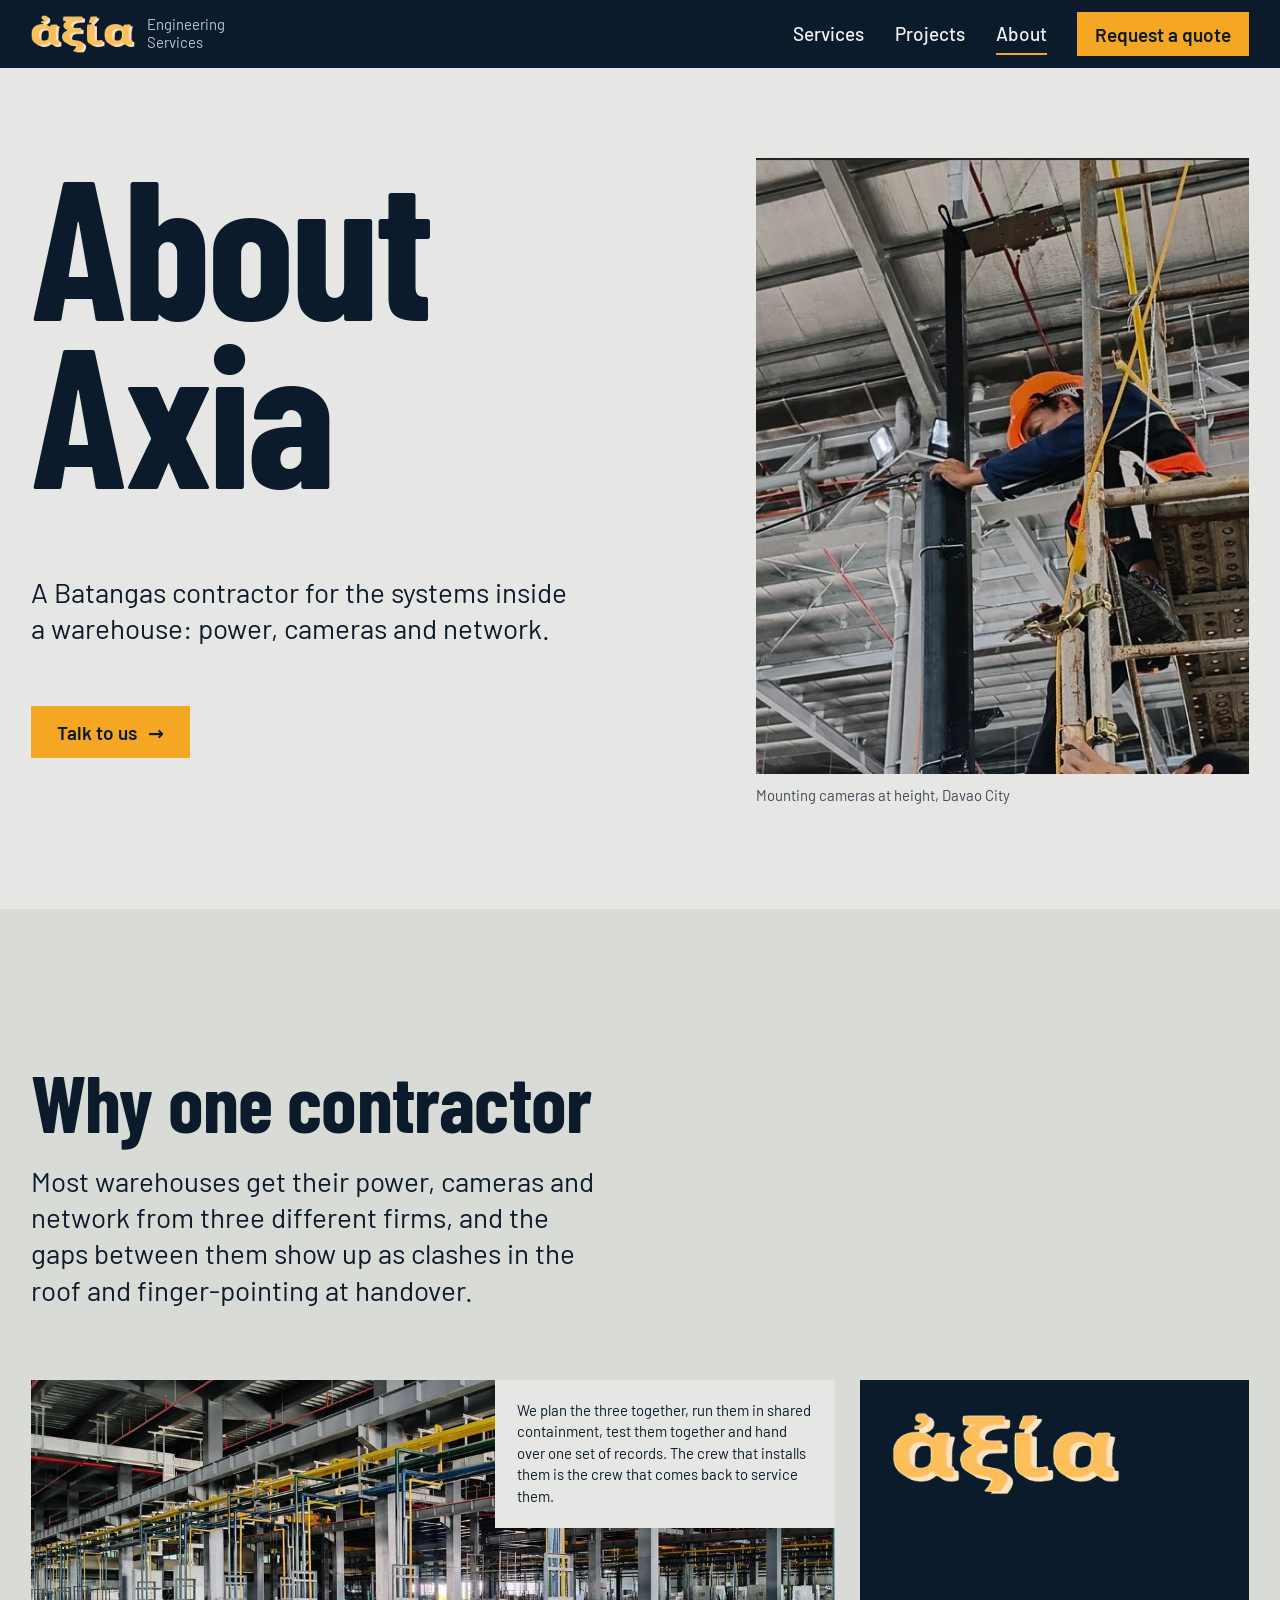
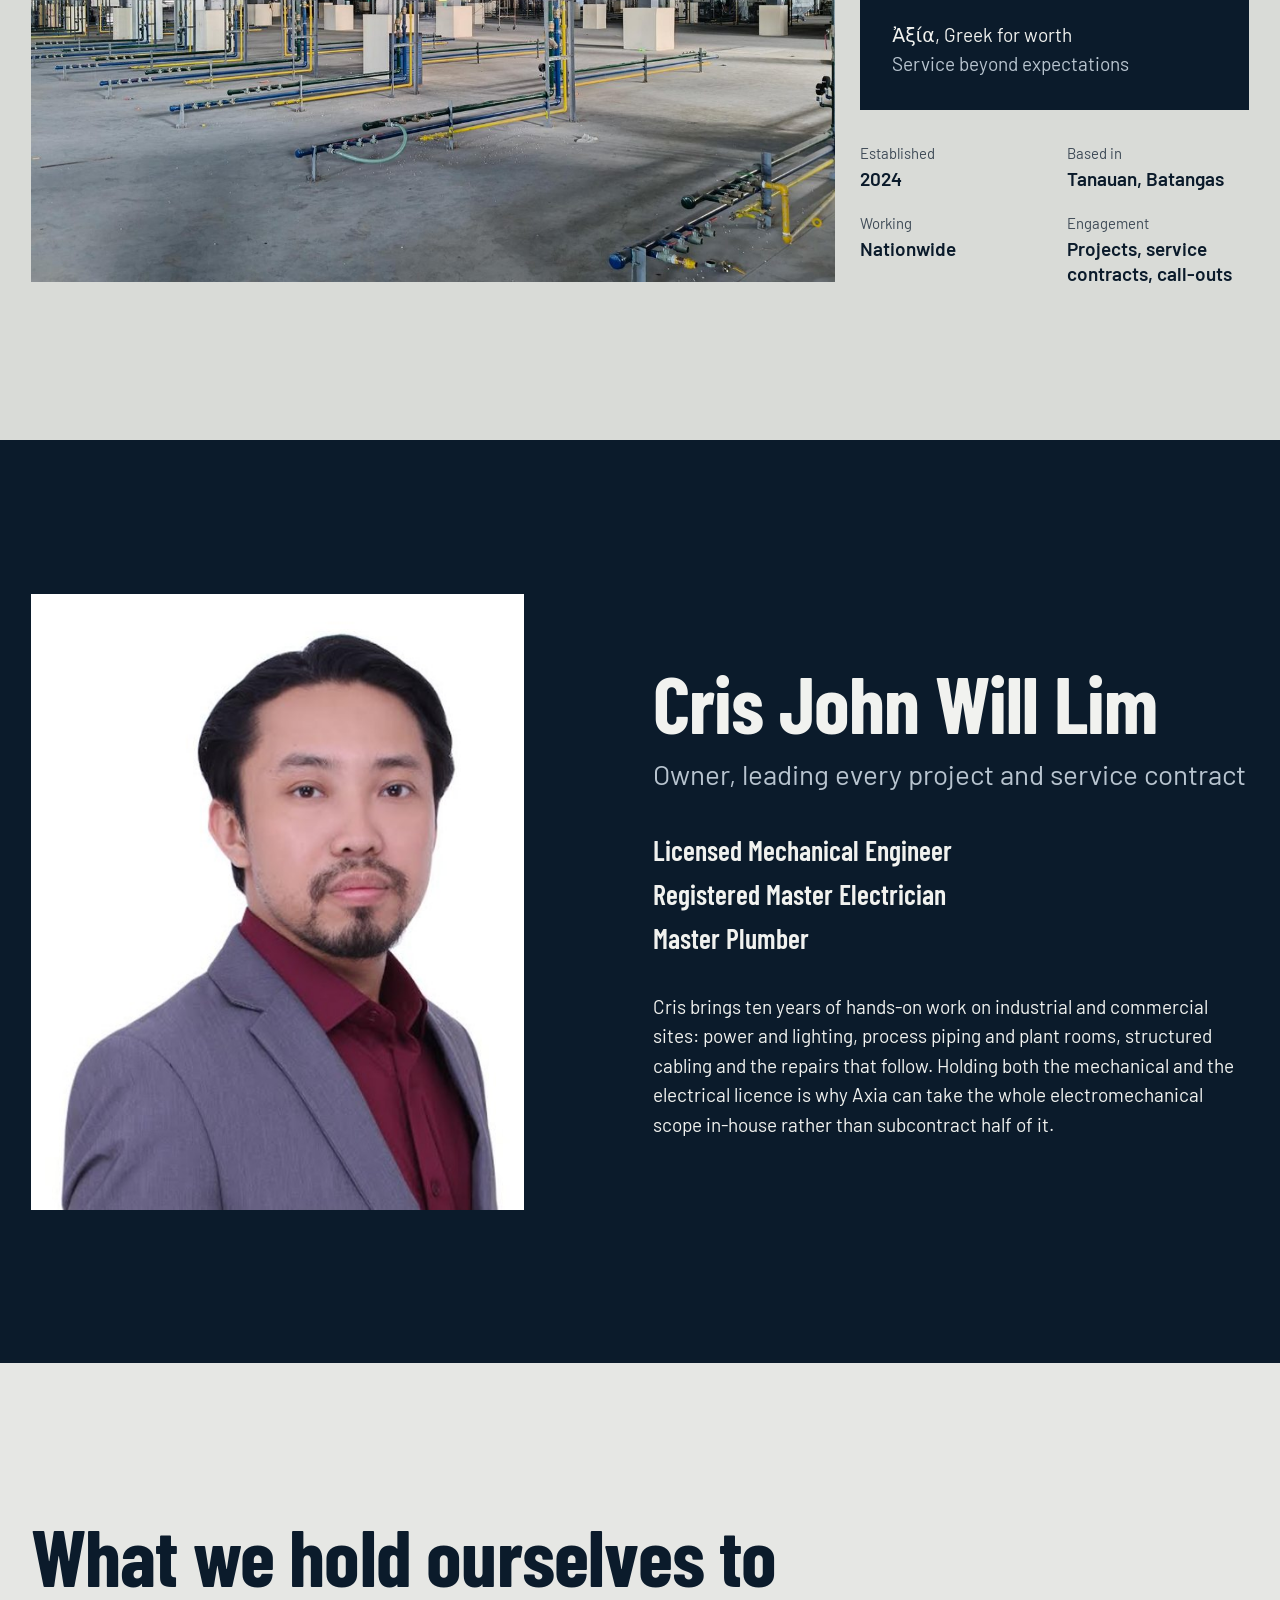
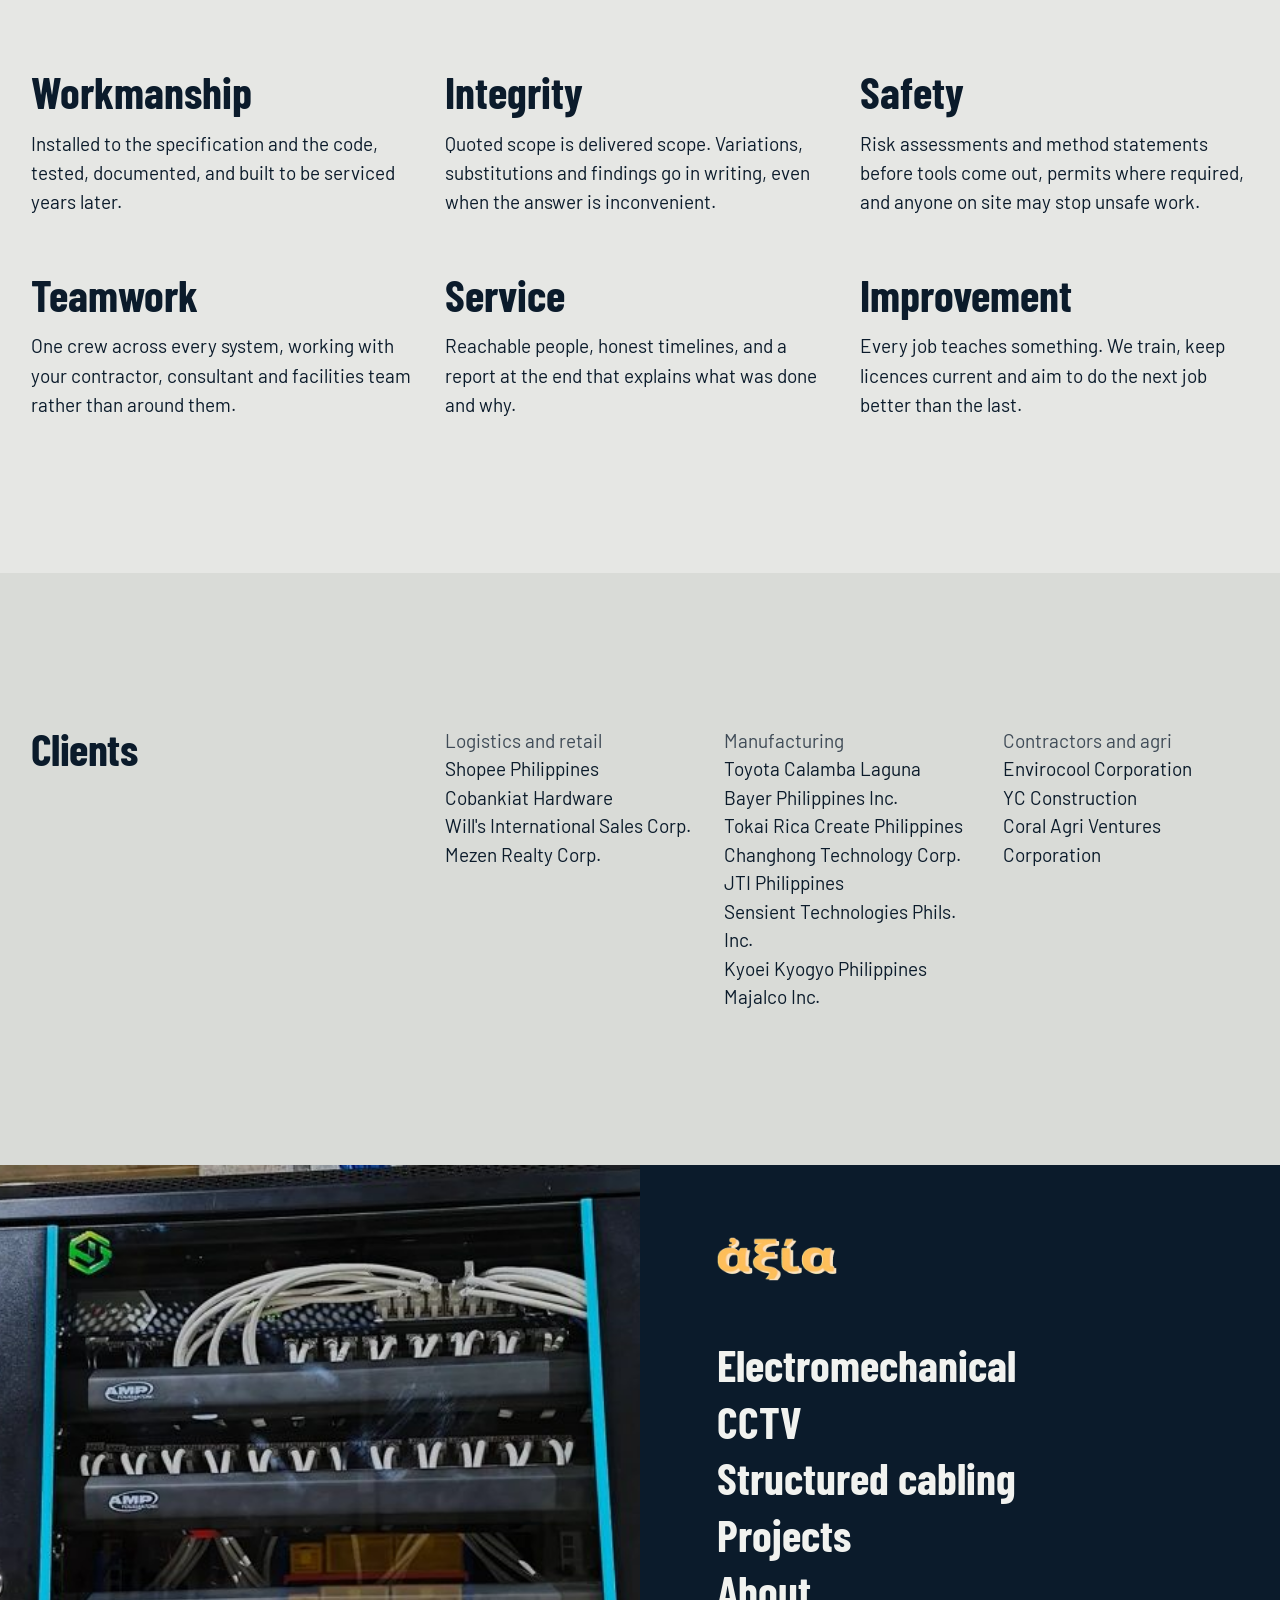
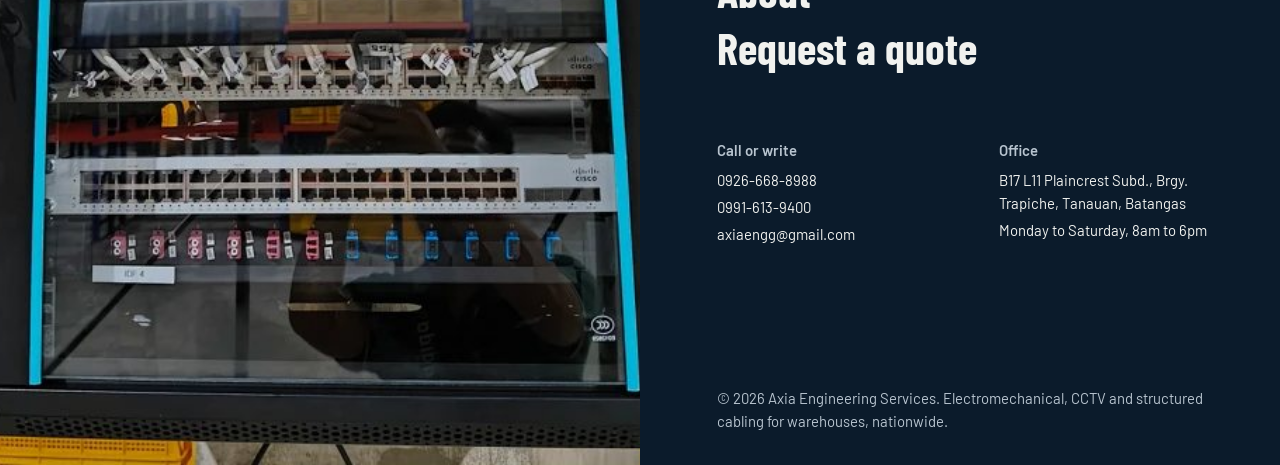
==== commit ab33a15d: "Redesign site around warehouse electromechanical, CCTV and structured cabling Narrow the offer to th" ====
--- a/about.html
+++ b/about.html
@@ -4,359 +4,171 @@
 <meta charset="utf-8">
 <meta name="viewport" content="width=device-width, initial-scale=1">
 <title>About — Axia Engineering Services</title>
-<meta name="description" content="Axia Engineering Services is a building services contractor delivering MEPFS construction projects and short-duration engineering repairs and maintenance under one accountable team.">
+<meta name="description" content="Axia Engineering Services is a Tanauan, Batangas contractor for warehouse electromechanical works, CCTV and structured cabling, led by a licensed mechanical engineer and master electrician.">
 <meta name="theme-color" content="#0b1b2b">
 <meta property="og:title" content="About — Axia Engineering Services">
-<meta property="og:description" content="One team covering MEPFS construction and engineering repairs and maintenance.">
+<meta property="og:description" content="Axia Engineering Services is a Tanauan, Batangas contractor for warehouse electromechanical works, CCTV and structured cabling, led by a licensed mechanical engineer and master electrician.">
 <meta property="og:type" content="website">
+<meta property="og:image" content="assets/img/hero.jpg">
 <link rel="icon" href="assets/img/favicon.png" type="image/png" sizes="64x64">
 <link rel="apple-touch-icon" href="assets/img/apple-touch-icon.png">
 <link rel="preconnect" href="https://fonts.googleapis.com">
 <link rel="preconnect" href="https://fonts.gstatic.com" crossorigin>
-<link href="https://fonts.googleapis.com/css2?family=Barlow+Condensed:wght@600;700&family=Inter:wght@400;500;600;700&display=swap" rel="stylesheet">
-<link rel="stylesheet" href="assets/css/styles.css?v=20261008c">
+<link href="https://fonts.googleapis.com/css2?family=Barlow+Condensed:wght@600;700&family=Barlow:wght@400;500;600&display=swap" rel="stylesheet">
+<link rel="stylesheet" href="assets/css/styles.css?v=20261030">
+<script>document.documentElement.classList.add('js')</script>
 </head>
 <body>
 <a class="skip-link" href="#main">Skip to main content</a>
 
-<div class="topbar">
-  <div class="container topbar__inner">
-    <span class="topbar__item topbar__item--wide"><svg viewBox="0 0 24 24" fill="none" stroke="currentColor" stroke-width="2" stroke-linecap="round" stroke-linejoin="round" aria-hidden="true"><path d="M20 10c0 6-8 12-8 12s-8-6-8-12a8 8 0 0 1 16 0z"/><circle cx="12" cy="10" r="3"/></svg> Tanauan, Batangas &middot; Projects nationwide</span>
-    <span class="topbar__group">
-      <a class="topbar__item" href="tel:+639266688988"><svg viewBox="0 0 24 24" fill="none" stroke="currentColor" stroke-width="2" stroke-linecap="round" stroke-linejoin="round" aria-hidden="true"><path d="M22 16.9v3a2 2 0 0 1-2.2 2 19.8 19.8 0 0 1-8.6-3.1 19.5 19.5 0 0 1-6-6A19.8 19.8 0 0 1 2.1 4.2 2 2 0 0 1 4.1 2h3a2 2 0 0 1 2 1.7c.1 1 .4 1.9.7 2.8a2 2 0 0 1-.5 2.1L8.1 9.9a16 16 0 0 0 6 6l1.3-1.2a2 2 0 0 1 2.1-.5c.9.3 1.8.6 2.8.7a2 2 0 0 1 1.7 2z"/></svg> 0926-668-8988</a>
-      <a class="topbar__item topbar__item--wide" href="tel:+639916139400">0991-613-9400</a>
-      <a class="topbar__item topbar__item--mid" href="mailto:axiaengg@gmail.com"><svg viewBox="0 0 24 24" fill="none" stroke="currentColor" stroke-width="2" stroke-linecap="round" stroke-linejoin="round" aria-hidden="true"><rect x="2" y="4" width="20" height="16" rx="2"/><path d="m2 7 10 6 10-6"/></svg> axiaengg@gmail.com</a>
-    </span>
-  </div>
-</div>
-
 <header class="site-header">
-  <div class="container header-inner">
-    <a class="brand" href="index.html" aria-label="Axia Engineering Services — home">
-      <img class="brand__logo" src="assets/img/logo.png?v=20261008c" alt="Axia" width="604" height="220">
-      <span class="brand__sub">Engineering Services</span>
-    </a>
-
-    <button class="nav-toggle" type="button" aria-expanded="false" aria-controls="primary-nav" aria-label="Toggle navigation menu">
-      <span></span><span></span><span></span>
-    </button>
-
-    <nav class="nav" id="primary-nav" aria-label="Primary">
-      <a href="index.html">Home</a>
-      <a href="construction.html">Construction</a>
-      <a href="engineering.html">Engineering</a>
-      <a href="projects.html">Projects</a>
-      <a href="about.html">About</a>
-      <a href="contact.html" class="btn btn--primary">Request a Quote</a>
-    </nav>
-  </div>
+  <a class="brand" href="index.html" aria-label="Axia Engineering Services — home">
+    <img src="assets/img/logo.png?v=20261008f" alt="Axia" width="604" height="220">
+    <span>Engineering<br>Services</span>
+  </a>
+  <button class="nav-toggle" type="button" aria-expanded="false" aria-controls="primary-nav">Menu</button>
+  <nav class="nav" id="primary-nav" aria-label="Main">
+    <a href="services.html">Services</a>
+    <a href="projects.html">Projects</a>
+    <a href="about.html" aria-current="page">About</a>
+    <a class="btn" href="contact.html">Request a quote</a>
+  </nav>
 </header>
 
 <main id="main">
+<section class="page-head wrap" aria-labelledby="page-title">
+  <div class="grid">
+    <h1 id="page-title">About Axia</h1>
+    <div class="page-head__text" data-reveal>
+      <p>A Batangas contractor for the systems inside a warehouse: power, cameras and network.</p>
+      <a class="btn" href="contact.html">Talk to us <span class="arrow" aria-hidden="true">&rarr;</span></a>
+    </div>
+    <figure class="page-head__photo">
+      <img src="assets/img/projects/shopee-davao-cctv-2.jpg" alt="Axia technician mounting a CCTV camera at height in a warehouse" width="553" height="667">
+      <figcaption class="small">Mounting cameras at height, Davao City</figcaption>
+    </figure>
+  </div>
+</section>
 
-  <section class="page-hero page-hero--about">
-    <div class="container">
-      <p class="breadcrumb"><a href="index.html">Home</a> &nbsp;/&nbsp; About</p>
-      <span class="eyebrow">About us &middot; Service beyond expectations</span>
-      <h1>Axia Engineering Services</h1>
-      <p>
-        A building services contractor built around two capabilities that most
-        companies keep apart: constructing MEPFS systems, and keeping them working
-        once the scaffolding comes down.
-      </p>
+<section class="section section--surface wrap" aria-labelledby="who-title">
+  <div class="grid">
+    <div class="mosaic__head" data-reveal>
+      <h2 id="who-title">Why one contractor</h2>
+      <p>Most warehouses get their power, cameras and network from three different firms, and the gaps between them show up as clashes in the roof and finger-pointing at handover.</p>
     </div>
-  </section>
+    <figure class="mosaic__photo">
+      <img src="assets/img/projects/bo-cheng-chilled-water.jpg" alt="Colour-coded service lines across a production floor" width="1200" height="785" loading="lazy">
+      <figcaption>We plan the three together, run them in shared containment, test them together and hand over one set of records. The crew that installs them is the crew that comes back to service them.</figcaption>
+    </figure>
+    <div class="mosaic__side">
+      <div class="tile">
+        <img src="assets/img/logo.png?v=20261008f" alt="" width="604" height="220">
+        <p>Ἀξία, Greek for worth<br><span>Service beyond expectations</span></p>
+      </div>
+      <dl class="pairs">
+        <div><dt>Established</dt><dd>2024</dd></div>
+        <div><dt>Based in</dt><dd>Tanauan, Batangas</dd></div>
+        <div><dt>Working</dt><dd>Nationwide</dd></div>
+        <div><dt>Engagement</dt><dd>Projects, service contracts, call-outs</dd></div>
+      </dl>
+    </div>
+  </div>
+</section>
 
-  <section class="section" aria-labelledby="who-heading">
-    <div class="container">
-      <div class="grid grid--2" style="gap:3rem">
-        <div class="reveal">
-          <span class="eyebrow">Who we are</span>
-          <h2 id="who-heading">Two tracks, one team</h2>
-          <div class="rule"></div>
-          <p>
-            Established in 2024, Axia Engineering Services is a service company that
-            provides clients with reliable assistance on their engineering and technical
-            needs — from fire protection and mechanical works to electrical, civil and
-            structured cabling projects nationwide.
-          </p>
-          <p>
-            Most building services firms pick a side. Project contractors install and
-            leave. Maintenance firms arrive years later to a building they have never
-            seen, holding drawings that stopped being accurate at handover.
-          </p>
-          <p>
-            Axia runs both. Our construction track delivers long-duration MEPFS
-            projects — structured cabling, fire protection, mechanical, electrical,
-            plumbing and complete kitchen systems. Our engineering services track handles the
-            short works: repairs, call-outs and planned maintenance.
-          </p>
-          <p>
-            The two feed each other. Installing systems keeps our maintenance teams
-            current with how modern plant is actually built. Maintaining systems keeps
-            our project teams honest about what is serviceable five years in — which
-            valve nobody can reach, which panel was mounted where no ladder fits.
-          </p>
-        </div>
-        <div class="reveal">
-          <div class="info-panel">
-            <h3>At a glance</h3>
-            <ul class="info-list">
-              <li>
-                <svg viewBox="0 0 24 24" fill="none" stroke="currentColor" stroke-width="2" stroke-linecap="round" stroke-linejoin="round" aria-hidden="true"><path d="M20 10c0 6-8 12-8 12s-8-6-8-12a8 8 0 0 1 16 0z"/><circle cx="12" cy="10" r="3"/></svg>
-                <span><strong>Established</strong>2024 &middot; Tanauan, Batangas &middot; projects nationwide</span>
-              </li>
-              <li>
-                <svg viewBox="0 0 24 24" fill="none" stroke="currentColor" stroke-width="2" stroke-linecap="round" stroke-linejoin="round" aria-hidden="true"><path d="M3 21h18M5 21V7l7-4 7 4v14"/></svg>
-                <span><strong>Sectors</strong>Commercial, industrial, institutional and retail buildings</span>
-              </li>
-              <li>
-                <svg viewBox="0 0 24 24" fill="none" stroke="currentColor" stroke-width="2" stroke-linecap="round" stroke-linejoin="round" aria-hidden="true"><path d="m5 13 4 4L19 7"/></svg>
-                <span><strong>Disciplines</strong>Mechanical, electrical, plumbing, fire protection, kitchen systems, cabling &amp; CCTV, civil</span>
-              </li>
-              <li>
-                <svg viewBox="0 0 24 24" fill="none" stroke="currentColor" stroke-width="2" stroke-linecap="round" stroke-linejoin="round" aria-hidden="true"><circle cx="12" cy="12" r="9"/><path d="M12 7v5l3 2"/></svg>
-                <span><strong>Engagement</strong>Project contracts, service contracts, and one-off call-outs</span>
-              </li>
-              <li>
-                <svg viewBox="0 0 24 24" fill="none" stroke="currentColor" stroke-width="2" stroke-linecap="round" stroke-linejoin="round" aria-hidden="true"><path d="M17 21v-2a4 4 0 0 0-4-4H5a4 4 0 0 0-4 4v2"/><circle cx="9" cy="7" r="4"/><path d="M23 21v-2a4 4 0 0 0-3-3.9"/></svg>
-                <span><strong>Clients</strong>Main contractors, developers, building owners and facilities teams</span>
-              </li>
-            </ul>
-            <a class="btn btn--outline" href="contact.html">Talk to us</a>
-          </div>
-        </div>
-      </div>
+<section class="section section--field wrap" id="leadership" aria-labelledby="owner-title">
+  <div class="grid">
+    <figure class="owner__photo">
+      <img src="assets/img/cris-john-will-lim.jpg?v=20261008f" alt="Portrait of Cris John Will Lim, owner of Axia Engineering Services" width="560" height="700" loading="lazy">
+    </figure>
+    <div class="owner__text" data-reveal>
+      <h2 id="owner-title">Cris John Will Lim</h2>
+      <p class="owner__role">Owner, leading every project and service contract</p>
+      <ul class="licences" aria-label="Professional licences">
+        <li>Licensed Mechanical Engineer</li>
+        <li>Registered Master Electrician</li>
+        <li>Master Plumber</li>
+      </ul>
+      <p>Cris brings ten years of hands-on work on industrial and commercial sites: power and lighting, process piping and plant rooms, structured cabling and the repairs that follow. Holding both the mechanical and the electrical licence is why Axia can take the whole electromechanical scope in-house rather than subcontract half of it.</p>
     </div>
-  </section>
+  </div>
+</section>
 
-  <section class="section--tight" aria-labelledby="mission-heading">
-    <div class="container">
-      <div class="mission reveal">
-        <span class="eyebrow" id="mission-heading">Our mission</span>
-        <blockquote>&ldquo;To become the top company known for its exceptional workers and engineers.&rdquo;</blockquote>
-        <p class="mission__tag">Service beyond expectations — Axia Engineering Services</p>
-      </div>
-    </div>
-  </section>
+<section class="section wrap" aria-labelledby="values-title">
+  <div class="grid values">
+    <h2 id="values-title">What we hold ourselves to</h2>
+    <dl data-reveal>
+      <div><dt>Workmanship</dt><dd>Installed to the specification and the code, tested, documented, and built to be serviced years later.</dd></div>
+      <div><dt>Integrity</dt><dd>Quoted scope is delivered scope. Variations, substitutions and findings go in writing, even when the answer is inconvenient.</dd></div>
+      <div><dt>Safety</dt><dd>Risk assessments and method statements before tools come out, permits where required, and anyone on site may stop unsafe work.</dd></div>
+      <div><dt>Teamwork</dt><dd>One crew across every system, working with your contractor, consultant and facilities team rather than around them.</dd></div>
+      <div><dt>Service</dt><dd>Reachable people, honest timelines, and a report at the end that explains what was done and why.</dd></div>
+      <div><dt>Improvement</dt><dd>Every job teaches something. We train, keep licences current and aim to do the next job better than the last.</dd></div>
+    </dl>
+  </div>
+</section>
 
-  <section class="section section--alt" aria-labelledby="leader-heading" id="leadership">
-    <div class="container">
-      <div class="reveal" style="margin-bottom:2.4rem">
-        <span class="eyebrow">Leadership</span>
-        <h2 id="leader-heading">The engineer behind the company</h2>
-        <div class="rule"></div>
-      </div>
-      <div class="leader reveal">
-        <figure class="leader__photo">
-          <img src="assets/img/cris-john-will-lim.jpg?v=20261008c" alt="Portrait of Cris John Will Lim, owner of Axia Engineering Services" width="560" height="700" loading="lazy">
-        </figure>
-        <div class="leader__body">
-          <h3 class="leader__name">Cris John Will Lim</h3>
-          <p class="leader__role">Owner</p>
-          <ul class="leader__creds" aria-label="Professional licences">
-            <li>Licensed Mechanical Engineer</li>
-            <li>Registered Master Electrician</li>
-            <li>Master Plumber</li>
-          </ul>
-          <p>
-            Cris John Will Lim holds three of the professional licences that MEPFS work
-            rests on — mechanical engineering, electrical, and plumbing — and brings ten
-            years of hands-on experience across the full range of MEPFS works: fire
-            protection, mechanical, electrical and plumbing installation, structured
-            cabling, and the repairs and maintenance that follow.
-          </p>
-          <p>
-            That breadth is why Axia can hold every discipline under one roof rather
-            than subcontracting them out, and why the same engineering judgement is
-            applied to a six-month installation and a two-hour call-out. He leads both
-            of the company's service tracks.
-          </p>
-          <div class="leader__stat">
-            <span class="leader__stat-num">10</span>
-            <span class="leader__stat-label">years of MEPFS experience</span>
-          </div>
-        </div>
-      </div>
-    </div>
-  </section>
-
-  <section class="section" aria-labelledby="clients-heading" id="clients">
-    <div class="container">
-      <div class="text-center reveal" style="margin-bottom:2.4rem">
-        <span class="eyebrow">Who we serve</span>
-        <h2 id="clients-heading">Our clients</h2>
-        <div class="rule rule--center"></div>
-        <p class="lead measure-center">
-          Manufacturers, retailers, developers and contractors across the Philippines
-          who have trusted Axia with their building services.
-        </p>
-      </div>
-      <ul class="clients reveal">
-          <li>Bayer Philippines Inc.</li>
-          <li>Shopee Philippines</li>
-          <li>Tokai Rica Create Philippines</li>
-          <li>Changhong Technology Corp.</li>
-          <li>Majalco Inc.</li>
-          <li>Sensient Technologies Phils. Inc.</li>
-          <li>Cobankiat Hardware</li>
-          <li>Envirocool Corporation</li>
-          <li>Will's International Sales Corp.</li>
-          <li>JTI Philippines</li>
-          <li>Coral Agri Ventures Corporation</li>
-          <li>Toyota Calamba Laguna</li>
-          <li>Mezen Realty Corp.</li>
-          <li>Kyoei Kyogyo Philippines</li>
-          <li>YC Construction</li>
-      </ul>
-    </div>
-  </section>
-
-  <section class="section section--navy" aria-labelledby="values-heading">
-    <div class="container">
-      <div class="reveal" style="margin-bottom:2.6rem">
-        <span class="eyebrow">Our philosophy</span>
-        <h2 id="values-heading">Six things we hold ourselves to</h2>
-        <div class="rule"></div>
-      </div>
-      <div class="grid grid--3 reveal">
-        <div class="card">
-          <div class="card__num" aria-hidden="true">1</div>
-          <h3>Self Improvement</h3>
-          <p>Every project teaches something. We train, keep our licences and methods current, and aim to do the next job better than the last.</p>
-        </div>
-        <div class="card">
-          <div class="card__num" aria-hidden="true">2</div>
-          <h3>Work Integrity</h3>
-          <p>Quoted scope is delivered scope. Variations, substitutions and findings go in writing, and we tell you when the answer is inconvenient.</p>
-        </div>
-        <div class="card">
-          <div class="card__num" aria-hidden="true">3</div>
-          <h3>Health &amp; Safety</h3>
-          <p>Risk assessments and method statements before tools come out, permits where required, and the authority for anyone on site to stop unsafe work.</p>
-        </div>
-        <div class="card">
-          <div class="card__num" aria-hidden="true">4</div>
-          <h3>Teamwork</h3>
-          <p>One crew across every discipline, working with your contractor, consultant and facilities team rather than around them.</p>
-        </div>
-        <div class="card">
-          <div class="card__num" aria-hidden="true">5</div>
-          <h3>Customer Service</h3>
-          <p>Reachable people, honest timelines, and a report at the end that explains what was done and why.</p>
-        </div>
-        <div class="card">
-          <div class="card__num" aria-hidden="true">6</div>
-          <h3>Workmanship</h3>
-          <p>Installed to the specification and the code, tested, documented, and built to be serviced years later.</p>
-        </div>
-      </div>
-    </div>
-  </section>
-
-  <section class="section section--alt" aria-labelledby="fit-heading">
-    <div class="container">
-      <div class="text-center reveal" style="margin-bottom:2.4rem">
-        <span class="eyebrow">Who we work with</span>
-        <h2 id="fit-heading">Where we fit</h2>
-        <div class="rule rule--center"></div>
-      </div>
-      <div class="grid grid--4 reveal">
-        <div class="card">
-          <h3>Main contractors</h3>
-          <p>As the MEPFS services subcontractor inside your programme, permit system and reporting cadence.</p>
-        </div>
-        <div class="card">
-          <h3>Developers &amp; owners</h3>
-          <p>Directly engaged for a services-only package, or for the full building services scope.</p>
-        </div>
-        <div class="card">
-          <h3>Facilities teams</h3>
-          <p>As the engineering arm behind your in-house team — call-outs, planned servicing and minor works.</p>
-        </div>
-        <div class="card">
-          <h3>Tenants &amp; occupiers</h3>
-          <p>Fit-out services works, plus repairs and maintenance on everything inside your demise.</p>
-        </div>
-      </div>
-    </div>
-  </section>
-
-  <section class="section">
-    <div class="container">
-      <div class="cta reveal">
-        <div>
-          <h2>Work with us</h2>
-          <p>Whether it is a project to price or a system that has stopped working, the conversation starts the same way — tell us about the building.</p>
-        </div>
-        <div class="btn-row">
-          <a class="btn btn--primary" href="contact.html">Get in touch</a>
-        </div>
-      </div>
-    </div>
-  </section>
-
+<section class="section section--surface wrap" id="clients" aria-labelledby="clients-title">
+  <div class="grid names" data-reveal>
+    <h2 id="clients-title">Clients</h2>
+    <ul class="names__cols">
+      <li class="kind">Logistics and retail</li>
+      <li>Shopee Philippines</li>
+      <li>Cobankiat Hardware</li>
+      <li>Will's International Sales Corp.</li>
+      <li>Mezen Realty Corp.</li>
+      <li class="kind">Manufacturing</li>
+      <li>Toyota Calamba Laguna</li>
+      <li>Bayer Philippines Inc.</li>
+      <li>Tokai Rica Create Philippines</li>
+      <li>Changhong Technology Corp.</li>
+      <li>JTI Philippines</li>
+      <li>Sensient Technologies Phils. Inc.</li>
+      <li>Kyoei Kyogyo Philippines</li>
+      <li>Majalco Inc.</li>
+      <li class="kind">Contractors and agri</li>
+      <li>Envirocool Corporation</li>
+      <li>YC Construction</li>
+      <li>Coral Agri Ventures Corporation</li>
+    </ul>
+  </div>
+</section>
 </main>
 
 <footer class="site-footer">
-  <div class="container">
-    <div class="footer-grid">
+  <figure class="site-footer__photo">
+    <img src="assets/img/projects/shopee-cebu-rack-3.jpg" alt="Network cabinet with labelled patch panels and switches, installed by Axia" width="676" height="640" loading="lazy">
+  </figure>
+  <div class="site-footer__body">
+    <a class="brand" href="index.html" aria-label="Axia Engineering Services — home">
+      <img src="assets/img/logo.png?v=20261008f" alt="Axia" width="604" height="220">
+    </a>
+    <nav class="footer-menu" aria-label="Footer">
+      <ul>
+        <li><a href="services.html#electromechanical">Electromechanical</a></li>
+        <li><a href="services.html#cctv">CCTV</a></li>
+        <li><a href="services.html#cabling">Structured cabling</a></li>
+        <li><a href="projects.html">Projects</a></li>
+        <li><a href="about.html">About</a></li>
+        <li><a href="contact.html">Request a quote</a></li>
+      </ul>
+    </nav>
+    <div class="footer-blocks">
       <div>
-        <a class="brand" href="index.html">
-          <img class="brand__logo" src="assets/img/logo.png?v=20261008c" alt="Axia" width="604" height="220">
-          <span class="brand__sub">Engineering Services</span>
-        </a>
-        <p><em>Service beyond expectations.</em> Construction and engineering services for commercial, industrial and institutional buildings — MEPFS installation, repairs and maintenance.</p>
+        <h2>Call or write</h2>
+        <p><a href="tel:+639266688988">0926-668-8988</a></p>
+        <p><a href="tel:+639916139400">0991-613-9400</a></p>
+        <p><a href="mailto:axiaengg@gmail.com">axiaengg@gmail.com</a></p>
       </div>
-
       <div>
-        <h3>Services</h3>
-        <ul>
-          <li><a href="construction.html">Construction</a></li>
-          <li><a href="construction.html#cabling">Structured cabling</a></li>
-          <li><a href="construction.html#fire">Fire protection</a></li>
-          <li><a href="construction.html#kitchen">Kitchen systems</a></li>
-          <li><a href="construction.html#civil">Civil &amp; building works</a></li>
-          <li><a href="engineering.html">Repairs &amp; maintenance</a></li>
-          <li><a href="engineering.html#contracts">Service contracts</a></li>
-        </ul>
-      </div>
-
-      <div>
-        <h3>Company</h3>
-        <ul>
-          <li><a href="index.html">Home</a></li>
-          <li><a href="projects.html">Projects</a></li>
-          <li><a href="about.html">About us</a></li>
-          <li><a href="contact.html">Contact</a></li>
-          <li><a href="contact.html#enquiry">Request a quote</a></li>
-        </ul>
-      </div>
-
-      <div>
-        <h3>Get in touch</h3>
-        <ul>
-          <li><a href="mailto:axiaengg@gmail.com">axiaengg@gmail.com</a></li>
-          <li><a href="tel:+639266688988">0926-668-8988</a> &middot; <a href="tel:+639916139400">0991-613-9400</a></li>
-          <li>B17 L11 Plaincrest Subd., Brgy. Trapiche,<br>Tanauan, Batangas</li>
-          <li>Mon–Sat, 8:00am – 6:00pm</li>
-          <li>Emergency call-outs by arrangement</li>
-        </ul>
+        <h2>Office</h2>
+        <p>B17 L11 Plaincrest Subd., Brgy. Trapiche, Tanauan, Batangas</p>
+        <p>Monday to Saturday, 8am to 6pm</p>
       </div>
     </div>
-
-    <div class="footer-bottom">
-      <span>&copy; <span data-year>2026</span> Axia Engineering Services. All rights reserved.</span>
-      <span>Construction &middot; MEPFS &middot; Repairs &amp; Maintenance</span>
-    </div>
+    <p class="legal">&copy; <span data-year>2026</span> Axia Engineering Services. Electromechanical, CCTV and structured cabling for warehouses, nationwide.</p>
   </div>
 </footer>
 
-<nav class="mobile-cta" aria-label="Quick contact">
-  <a class="mobile-cta__call" href="tel:+639266688988"><svg viewBox="0 0 24 24" fill="none" stroke="currentColor" stroke-width="2" stroke-linecap="round" stroke-linejoin="round" aria-hidden="true"><path d="M22 16.9v3a2 2 0 0 1-2.2 2 19.8 19.8 0 0 1-8.6-3.1 19.5 19.5 0 0 1-6-6A19.8 19.8 0 0 1 2.1 4.2 2 2 0 0 1 4.1 2h3a2 2 0 0 1 2 1.7c.1 1 .4 1.9.7 2.8a2 2 0 0 1-.5 2.1L8.1 9.9a16 16 0 0 0 6 6l1.3-1.2a2 2 0 0 1 2.1-.5c.9.3 1.8.6 2.8.7a2 2 0 0 1 1.7 2z"/></svg> Call us</a>
-  <a class="mobile-cta__quote" href="contact.html">Get a Quote</a>
-</nav>
-
-<script src="assets/js/main.js?v=20261008c" defer></script>
+<script src="assets/js/main.js?v=20261030" defer></script>
 </body>
 </html>
--- a/assets/css/styles.css
+++ b/assets/css/styles.css
@@ -1,927 +1,624 @@
 /* ==========================================================================
    Axia Engineering Services — Global stylesheet
-   Palette: deep industrial navy + safety amber
+   Warehouse electromechanical, CCTV and structured cabling.
+   Ground: bare-concrete grey. Ink: Axia navy. Accent: the logo's amber,
+   kept for actions only. Type: Barlow Condensed (display) + Barlow (text).
    ========================================================================== */
 
 :root {
-  --navy-900: #0b1b2b;
-  --navy-800: #10263c;
-  --navy-700: #16344f;
-  --navy-600: #1e4668;
-  --amber-500: #f5a623;
-  --amber-600: #d98c09;
-  --amber-ink: #9a6207; /* amber dark enough for text on light backgrounds (5.09:1 on white) */
-  --amber-100: #fdf0d7;
-  --slate-700: #334155;
-  --slate-600: #475569;
-  --slate-500: #64748b;
-  --slate-300: #cbd5e1;
-  --slate-200: #e2e8f0;
-  --slate-100: #f1f5f9;
-  --slate-50: #f8fafc;
-  --white: #ffffff;
-  --teal-500: #0e9488;
-
-  --font-head: "Barlow Condensed", "Oswald", "Arial Narrow", system-ui, sans-serif;
-  --font-body: "Inter", -apple-system, BlinkMacSystemFont, "Segoe UI", Roboto, Helvetica, Arial, sans-serif;
-
-  --shadow-sm: 0 1px 2px rgba(11, 27, 43, .06), 0 1px 3px rgba(11, 27, 43, .08);
-  --shadow-md: 0 4px 6px -1px rgba(11, 27, 43, .08), 0 10px 20px -5px rgba(11, 27, 43, .12);
-  --shadow-lg: 0 20px 40px -12px rgba(11, 27, 43, .22);
-
-  --radius: 10px;
-  --radius-lg: 16px;
-  --maxw: 1180px;
-  --header-h: 76px;
+  --bg: #e6e7e4;          /* warehouse slab */
+  --surface: #d9dbd7;     /* one tone step down from the ground */
+  --ink: #0b1b2b;         /* Axia navy */
+  --muted: #3f4b57;
+  --accent: #f5a623;      /* Axia amber — buttons and the live diagram only */
+  --accent-press: #dd9010;
+  --accent-ink: #0b1b2b;
+  --field: #0b1b2b;       /* navy field: header, bands, footer */
+  --field-2: #142b42;
+  --field-ink: #f1f2ef;
+  --field-muted: #b8c4cf;
+
+  --font-display: "Barlow Condensed", "Arial Narrow", system-ui, sans-serif;
+  --font-text: "Barlow", system-ui, -apple-system, "Segoe UI", Roboto, Arial, sans-serif;
+
+  /* five sizes, no more */
+  --step-small: clamp(0.875rem, 0.85rem + 0.1vw, 0.9375rem);
+  --step-body: clamp(1.0625rem, 1rem + 0.25vw, 1.1875rem);
+  --step-lead: clamp(1.3125rem, 1.1rem + 0.8vw, 1.875rem);
+  --step-title: clamp(2rem, 1.5rem + 1.6vw, 3rem);
+  --step-head: clamp(2.75rem, 1.5rem + 4.4vw, 5.25rem);
+  --step-display: clamp(5.5rem, 2rem + 13vw, 15rem);
+
+  --m: clamp(16px, 2.4vw, 32px);   /* the one pair of outer margins */
+  --gap: clamp(16px, 2vw, 28px);
+  --section: clamp(96px, 12vw, 200px);
+  --header-h: 68px;
+
+  --ease-out: cubic-bezier(0.22, 1, 0.36, 1);
+  --ease-expo: cubic-bezier(0.16, 1, 0.3, 1);
+  --ease-soft: cubic-bezier(0.33, 1, 0.68, 1);
+  --t-press: 140ms;
+  --t-hover: 180ms;
+  --t-reveal: 800ms;
 }
 
 /* ------------------------------ Reset ----------------------------------- */
 *, *::before, *::after { box-sizing: border-box; }
-html { -webkit-text-size-adjust: 100%; scroll-behavior: smooth; scroll-padding-top: calc(var(--header-h) + 16px); }
+html { -webkit-text-size-adjust: 100%; scroll-padding-top: calc(var(--header-h) + 12px); }
+@media (prefers-reduced-motion: no-preference) { html { scroll-behavior: smooth; } }
 body {
   margin: 0;
-  overflow-x: hidden;
-  font-family: var(--font-body);
-  font-size: 17px;
-  line-height: 1.68;
-  color: var(--slate-700);
-  background: var(--white);
+  overflow-x: clip;
+  font-family: var(--font-text);
+  font-size: var(--step-body);
+  line-height: 1.55;
+  color: var(--ink);
+  background: var(--bg);
   -webkit-font-smoothing: antialiased;
 }
 img, svg { max-width: 100%; display: block; }
-a { color: var(--navy-600); text-decoration: none; }
-a:hover { color: var(--amber-ink); }
-h1, h2, h3, h4 {
-  font-family: var(--font-head);
-  color: var(--navy-900);
-  line-height: 1.14;
-  letter-spacing: .005em;
-  margin: 0 0 .5em;
+img { height: auto; }
+a { color: inherit; text-underline-offset: 0.18em; text-decoration-thickness: 2px; }
+h1, h2, h3 {
+  font-family: var(--font-display);
   font-weight: 700;
-}
-h1 { font-size: clamp(2.3rem, 5.2vw, 3.6rem); text-transform: uppercase; letter-spacing: .01em; }
-h2 { font-size: clamp(1.8rem, 3.6vw, 2.5rem); text-transform: uppercase; }
-h3 { font-size: 1.3rem; }
-p { margin: 0 0 1.1em; }
-ul { margin: 0 0 1.1em; padding-left: 1.2em; }
-li { margin-bottom: .4em; }
-hr { border: 0; border-top: 1px solid var(--slate-200); margin: 2.5rem 0; }
-
-/* ---------------------------- Utilities --------------------------------- */
-.container { width: min(100% - 2.5rem, var(--maxw)); margin-inline: auto; }
-.section { padding: clamp(3.5rem, 7vw, 6rem) 0; }
-.section--tight { padding: clamp(2.5rem, 5vw, 4rem) 0; }
-.section--alt { background: var(--slate-50); }
-.section--navy { background: var(--navy-900); color: var(--slate-300); }
-.section--navy h2, .section--navy h3 { color: var(--white); }
-.text-center { text-align: center; }
-.lead { font-size: 1.14rem; color: var(--slate-600); }
-.section--navy .lead { color: #a8bdd1; }
-.measure { max-width: 68ch; }
-.measure-center { max-width: 68ch; margin-inline: auto; }
+  line-height: 0.95;
+  letter-spacing: -0.01em;
+  margin: 0;
+  text-wrap: balance;
+}
+h2 { font-size: var(--step-head); }
+h3 { font-size: var(--step-lead); line-height: 1.05; font-weight: 600; letter-spacing: 0; }
+p { margin: 0 0 1em; }
+p:last-child { margin-bottom: 0; }
+ul, ol, dl { margin: 0; padding: 0; }
+li { list-style: none; }
+[hidden] { display: none !important; }
+::selection { background: var(--accent); color: var(--accent-ink); }
+:focus-visible { outline: 3px solid var(--accent); outline-offset: 3px; }
+
 .skip-link {
-  position: absolute; left: -9999px; top: 0; z-index: 999;
-  background: var(--amber-500); color: var(--navy-900);
-  padding: .7rem 1.2rem; font-weight: 700; border-radius: 0 0 var(--radius) 0;
-}
-.skip-link:focus { left: 0; }
-:focus-visible { outline: 3px solid var(--amber-500); outline-offset: 2px; border-radius: 4px; }
-
-.eyebrow {
-  display: inline-block;
-  font-family: var(--font-head);
-  font-weight: 700;
-  font-size: .95rem;
-  letter-spacing: .16em;
-  text-transform: uppercase;
-  color: var(--amber-ink);
-  margin-bottom: .7rem;
-}
-.section--navy .eyebrow { color: var(--amber-500); }
-.rule {
-  width: 56px; height: 4px; border-radius: 2px;
-  background: var(--amber-500); margin: 0 0 1.4rem;
-}
-.rule--center { margin-inline: auto; }
+  position: absolute; left: var(--m); top: 12px; z-index: 100; transform: translateY(-200%); clip-path: inset(50%);
+  background: var(--accent); color: var(--accent-ink); padding: 12px 18px; font-weight: 600;
+}
+.skip-link:focus { transform: none; clip-path: none; }
+.visually-hidden {
+  position: absolute !important; width: 1px; height: 1px; overflow: hidden;
+  clip: rect(0 0 0 0); white-space: nowrap;
+}
+
+/* ------------------------------ Frame ----------------------------------- */
+.wrap { padding-inline: var(--m); }
+.grid { display: grid; grid-template-columns: repeat(12, minmax(0, 1fr)); column-gap: var(--gap); }
+.section { padding-block: var(--section); }
+.section--field { background: var(--field); color: var(--field-ink); }
+.section--surface { background: var(--surface); }
+.lead { font-size: var(--step-lead); line-height: 1.25; }
+.small { font-size: var(--step-small); color: var(--muted); }
+.section--field .small { color: var(--field-muted); }
 
 /* ------------------------------ Buttons --------------------------------- */
 .btn {
-  display: inline-flex; align-items: center; gap: .55rem;
-  font-family: var(--font-head);
-  font-weight: 700; font-size: 1.02rem; letter-spacing: .06em; text-transform: uppercase;
-  padding: .82rem 1.6rem;
-  border-radius: var(--radius);
-  border: 2px solid transparent;
-  cursor: pointer;
-  transition: transform .15s ease, background-color .15s ease, color .15s ease, border-color .15s ease, box-shadow .15s ease;
-  white-space: nowrap;
-  max-width: 100%;
-}
-@media (max-width: 620px) {
-  .btn { white-space: normal; text-align: center; }
-}
-.btn:hover { transform: translateY(-2px); }
-.btn--primary { background: var(--amber-500); color: var(--navy-900); box-shadow: var(--shadow-sm); }
-.btn--primary:hover { background: #ffb73d; color: var(--navy-900); box-shadow: var(--shadow-md); }
-.btn--ghost { border-color: rgba(255,255,255,.45); color: var(--white); }
-.btn--ghost:hover { border-color: var(--white); background: rgba(255,255,255,.1); color: var(--white); }
-.btn--outline { border-color: var(--navy-700); color: var(--navy-700); }
-.btn--outline:hover { background: var(--navy-700); color: var(--white); }
-.btn-row { display: flex; flex-wrap: wrap; gap: .9rem; }
-.btn-row--center { justify-content: center; }
+  display: inline-flex; align-items: center; justify-content: center; gap: 0.6em;
+  min-height: 52px; padding: 0 26px;
+  font: 600 var(--step-body)/1 var(--font-text);
+  background: var(--accent); color: var(--accent-ink);
+  border: 0; border-radius: 0; text-decoration: none; cursor: pointer;
+  transition: background-color var(--t-hover) var(--ease-out), transform var(--t-press) var(--ease-out);
+}
+.btn:hover { background: var(--accent-press); }
+.btn:active { transform: translateY(1px) scale(0.98); }
+.btn .arrow { transition: transform var(--t-hover) var(--ease-out); }
+.btn:hover .arrow { transform: translateX(4px); }
+.btn--quiet { background: var(--field); color: var(--field-ink); }
+.btn--quiet:hover { background: var(--field-2); }
+
+.link {
+  font-weight: 600; text-decoration: underline; text-decoration-color: var(--accent);
+  transition: text-decoration-color var(--t-hover) var(--ease-out);
+}
+.link:hover { text-decoration-color: currentColor; }
 
 /* ------------------------------ Header ---------------------------------- */
 .site-header {
-  position: sticky; top: 0; z-index: 100;
-  background: rgba(11, 27, 43, .97);
-  backdrop-filter: saturate(140%) blur(8px);
-  border-bottom: 1px solid rgba(255,255,255,.09);
-}
-.header-inner {
-  display: flex; align-items: center; justify-content: space-between;
-  gap: 1.5rem; min-height: var(--header-h);
-}
-/* Brand lockup: the ἀξία wordmark image with "Engineering Services" set
-   beneath it. The image carries its own amber, so it sits on dark surfaces
-   as supplied; width/height attributes in the markup reserve its box. */
-.brand { display: inline-flex; flex-direction: column; align-items: flex-start; gap: .22rem; color: var(--white); }
-.brand:hover { color: var(--white); }
-.brand__logo { height: 44px; width: auto; display: block; }
-.brand__sub {
-  font-size: .58rem; letter-spacing: .19em; text-transform: uppercase;
-  color: var(--amber-500); font-weight: 600; padding-left: 3px; line-height: 1;
-}
-@media (max-width: 420px) { .brand__logo { height: 36px; } .brand__sub { font-size: .5rem; } }
-
-.nav { display: flex; align-items: center; gap: .3rem; }
-.nav a {
-  font-family: var(--font-head);
-  font-size: 1.04rem; font-weight: 600; letter-spacing: .07em; text-transform: uppercase;
-  color: #cbd9e6; padding: .55rem .78rem; border-radius: 6px;
-  white-space: nowrap;
-}
-.nav a:hover { color: var(--white); background: rgba(255,255,255,.08); }
-.nav a.is-active { color: var(--amber-500); }
-.nav .btn { margin-left: .6rem; padding: .6rem 1.15rem; font-size: .95rem; }
-.nav .btn:hover { color: var(--navy-900); }
-
+  position: sticky; top: 0; z-index: 50;
+  height: var(--header-h);
+  background: var(--field); color: var(--field-ink);
+  display: flex; align-items: center; justify-content: space-between; gap: 24px;
+  padding-inline: var(--m);
+}
+.brand { display: flex; align-items: center; gap: 12px; text-decoration: none; }
+.brand img { width: 104px; height: auto; }
+.brand span { font-size: var(--step-small); color: var(--field-muted); line-height: 1.2; }
+.nav { display: flex; align-items: center; gap: clamp(16px, 2.4vw, 36px); }
+.nav a:not(.btn) {
+  text-decoration: none; font-weight: 500; position: relative; padding-block: 6px;
+}
+.nav a:not(.btn)::after {
+  content: ""; position: absolute; left: 0; right: 0; bottom: 0; height: 2px;
+  background: var(--accent); transform: scaleX(0); transform-origin: left;
+  transition: transform var(--t-hover) var(--ease-out);
+}
+.nav a:not(.btn):hover::after, .nav a[aria-current="page"]::after { transform: scaleX(1); }
+.nav .btn { min-height: 44px; padding: 0 18px; }
 .nav-toggle {
-  display: none; background: none; border: 1px solid rgba(255,255,255,.3);
-  border-radius: 8px; padding: .5rem .6rem; cursor: pointer;
-}
-.nav-toggle span { display: block; width: 22px; height: 2px; background: var(--white); margin: 4px 0; transition: transform .2s ease, opacity .2s ease; }
-.nav-toggle[aria-expanded="true"] span:nth-child(1) { transform: translateY(6px) rotate(45deg); }
-.nav-toggle[aria-expanded="true"] span:nth-child(2) { opacity: 0; }
-.nav-toggle[aria-expanded="true"] span:nth-child(3) { transform: translateY(-6px) rotate(-45deg); }
-
-@media (max-width: 1000px) {
+  display: none; background: none; border: 0; color: inherit; font: 600 var(--step-body)/1 var(--font-text);
+  min-height: 44px; padding: 0 4px; cursor: pointer;
+}
+@media (max-width: 860px) {
+  .brand span { display: none; }
   .nav-toggle { display: block; }
   .nav {
-    position: absolute; top: var(--header-h); left: 0; right: 0;
-    flex-direction: column; align-items: stretch; gap: 0;
-    background: var(--navy-900);
-    border-bottom: 1px solid rgba(255,255,255,.1);
-    padding: .5rem 1.25rem 1.3rem;
-    display: none;
+    position: fixed; inset: var(--header-h) 0 auto 0; flex-direction: column; align-items: stretch; gap: 0;
+    background: var(--field); padding: 8px var(--m) 24px;
+    transform: translateY(-8px); opacity: 0; visibility: hidden;
+    transition: opacity var(--t-hover) var(--ease-out), transform var(--t-hover) var(--ease-out), visibility 0s linear var(--t-hover);
   }
-  .nav.is-open { display: flex; }
-  .nav a { padding: .8rem .2rem; border-bottom: 1px solid rgba(255,255,255,.07); border-radius: 0; }
-  .nav .btn { margin: .9rem 0 0; justify-content: center; border-bottom: 0; }
-}
-
-/* ------------------------------- Hero ----------------------------------- */
+  .nav.is-open { opacity: 1; visibility: visible; transform: none; transition-delay: 0s; }
+  .nav a:not(.btn) { font: 600 var(--step-title)/1.1 var(--font-display); padding-block: 10px; }
+  .nav a:not(.btn)::after { display: none; }
+  .nav .btn { margin-top: 16px; min-height: 52px; }
+}
+
+/* ------------------------------ Hero (home) ----------------------------- */
 .hero {
-  position: relative;
-  background:
-    linear-gradient(115deg, rgba(11,27,43,.96) 0%, rgba(16,38,60,.93) 45%, rgba(30,70,104,.88) 100%),
-    url("data:image/svg+xml,%3Csvg xmlns='http://www.w3.org/2000/svg' width='80' height='80' viewBox='0 0 80 80'%3E%3Cg fill='none' stroke='%23ffffff' stroke-opacity='.07' stroke-width='1'%3E%3Cpath d='M0 40h80M40 0v80M0 0l80 80M80 0L0 80'/%3E%3C/g%3E%3C/svg%3E");
-  background-size: cover, 80px 80px;
-  color: var(--white);
-  padding: clamp(4rem, 9vw, 7.5rem) 0 clamp(3.5rem, 7vw, 6rem);
-  overflow: hidden;
-}
-.hero::after {
-  content: ""; position: absolute; left: 0; right: 0; bottom: 0; height: 6px;
-  background: linear-gradient(90deg, var(--amber-500) 0 33%, var(--navy-600) 33% 66%, var(--teal-500) 66% 100%);
-}
-.hero h1 { color: var(--white); margin-bottom: 1rem; }
-.hero__grid { display: grid; grid-template-columns: 1.15fr .85fr; gap: clamp(2rem, 5vw, 4rem); align-items: center; }
-.hero__grid > * { min-width: 0; }
-.hero__text p { color: #b9cde0; font-size: 1.16rem; max-width: 56ch; }
-.hero__badges { display: flex; flex-wrap: wrap; gap: .6rem; margin-top: 1.9rem; }
-.badge {
-  display: inline-flex; align-items: center; gap: .45rem;
-  font-size: .86rem; font-weight: 600; letter-spacing: .03em;
-  background: rgba(255,255,255,.08); border: 1px solid rgba(255,255,255,.16);
-  color: #d8e5f1; padding: .42rem .85rem; border-radius: 100px;
-}
-.badge svg { width: 15px; height: 15px; flex: 0 0 auto; color: var(--amber-500); }
-.hero__panel {
-  background: rgba(255,255,255,.055);
-  border: 1px solid rgba(255,255,255,.14);
-  border-radius: var(--radius-lg);
-  padding: 1.75rem;
-  box-shadow: var(--shadow-lg);
-}
-.hero__panel h2 { font-size: 1.22rem; color: var(--white); text-transform: none; letter-spacing: 0; }
-.hero__panel ul { list-style: none; padding: 0; margin: 0; }
-.hero__panel li {
-  display: flex; gap: .7rem; align-items: flex-start;
-  padding: .72rem 0; border-bottom: 1px solid rgba(255,255,255,.1);
-  font-size: .97rem; color: #cfdcea;
-}
-.hero__panel li:last-child { border-bottom: 0; padding-bottom: 0; }
-.hero__panel li svg { width: 19px; height: 19px; flex: 0 0 auto; margin-top: 3px; color: var(--amber-500); }
-@media (max-width: 880px) { .hero__grid { grid-template-columns: 1fr; } }
-
-/* --------------------------- Page banner -------------------------------- */
-.page-hero {
-  background: linear-gradient(120deg, var(--navy-900) 0%, var(--navy-700) 100%);
-  color: var(--white);
-  padding: clamp(2.8rem, 6vw, 4.6rem) 0 clamp(2.4rem, 5vw, 3.6rem);
-  position: relative;
-}
-.page-hero::after {
-  content: ""; position: absolute; inset: auto 0 0 0; height: 5px;
-  background: linear-gradient(90deg, var(--amber-500) 0 50%, var(--teal-500) 50% 100%);
-}
-.page-hero h1 { color: var(--white); margin-bottom: .6rem; }
-.page-hero p { color: #b9cde0; max-width: 64ch; margin-bottom: 0; font-size: 1.1rem; }
-.breadcrumb { font-size: .85rem; color: #93aec7; margin-bottom: 1rem; letter-spacing: .02em; }
-.breadcrumb a { color: #93aec7; }
-.breadcrumb a:hover { color: var(--amber-500); }
-
-/* ------------------------- Service split cards -------------------------- */
-.split { display: grid; grid-template-columns: repeat(2, 1fr); gap: 1.75rem; }
-.split > * { min-width: 0; }
-@media (max-width: 860px) { .split { grid-template-columns: 1fr; } }
-
-.service-card {
-  display: flex; flex-direction: column;
-  background: var(--white);
-  border: 1px solid var(--slate-200);
-  border-top: 5px solid var(--amber-500);
-  border-radius: var(--radius-lg);
-  padding: 2rem 1.9rem 1.9rem;
-  box-shadow: var(--shadow-sm);
-  transition: transform .18s ease, box-shadow .18s ease;
-}
-.service-card:hover { transform: translateY(-4px); box-shadow: var(--shadow-md); }
-.service-card--engineering { border-top-color: var(--teal-500); }
-.service-card__icon {
-  width: 56px; height: 56px; border-radius: 14px;
-  display: grid; place-items: center;
-  background: var(--amber-100); color: var(--amber-ink);
-  margin-bottom: 1.1rem;
-}
-.service-card--engineering .service-card__icon { background: #d8f3f0; color: #0b7b71; }
-.service-card__icon svg { width: 30px; height: 30px; }
-.service-card__tag {
-  display: inline-block; font-size: .74rem; font-weight: 700;
-  letter-spacing: .13em; text-transform: uppercase;
-  color: var(--slate-500); margin-bottom: .45rem;
-}
-.service-card h3 { font-size: 1.62rem; text-transform: uppercase; margin-bottom: .55rem; }
-.service-card ul { list-style: none; padding: 0; margin: .4rem 0 1.5rem; }
-.service-card ul li {
-  position: relative; padding-left: 1.6rem; margin-bottom: .55rem;
-  font-size: .97rem; color: var(--slate-600);
-}
-.service-card ul li::before {
-  content: ""; position: absolute; left: 0; top: .62em;
-  width: 8px; height: 8px; border-radius: 2px; background: var(--amber-500);
-}
-.service-card--engineering ul li::before { background: var(--teal-500); }
-.service-card__foot { margin-top: auto; }
-
-/* ------------------------------ Grids ----------------------------------- */
-.grid { display: grid; gap: 1.5rem; }
-.grid > * { min-width: 0; }
-.grid--3 { grid-template-columns: repeat(3, 1fr); }
-.grid--4 { grid-template-columns: repeat(4, 1fr); }
-.grid--2 { grid-template-columns: repeat(2, 1fr); }
-@media (max-width: 980px) { .grid--4 { grid-template-columns: repeat(2, 1fr); } .grid--3 { grid-template-columns: repeat(2, 1fr); } }
-@media (max-width: 680px) { .grid--2, .grid--3, .grid--4 { grid-template-columns: 1fr; } }
-
+  position: relative; color: #fff;
+  height: calc(100svh - var(--header-h)); min-height: 560px;
+  display: grid; grid-template-rows: auto 1fr auto;
+  padding: clamp(20px, 3vw, 40px) var(--m) clamp(16px, 2vw, 24px);
+  overflow: clip; isolation: isolate;
+}
+.hero__photo { position: absolute; inset: 0; z-index: -2; }
+.hero__photo img { width: 100%; height: 100%; object-fit: cover; object-position: 50% 60%; }
+/* neutral scrims, only under the two corners that carry type */
+.hero::before, .hero::after { content: ""; position: absolute; z-index: -1; pointer-events: none; }
+.hero::before { inset: 0 30% 45% 0; background: radial-gradient( /* taste-skill-ignore: neutral scrim under type on a photo */
+  ellipse at 0 0, rgba(0,0,0,.62), rgba(0,0,0,0) 70%); }
+.hero::after { inset: 40% 0 0 18%; background: radial-gradient( /* taste-skill-ignore: neutral scrim under type on a photo */
+  ellipse at 70% 100%, rgba(0,0,0,.66), rgba(0,0,0,0) 70%); }
+.hero h1 {
+  grid-row: 1 / -1; grid-column: 1; display: grid; grid-template-rows: auto 1fr auto; margin: 0;
+}
+.hero__line {
+  font-family: var(--font-display); font-weight: 700; font-size: var(--step-display);
+  line-height: 0.85; letter-spacing: -0.02em; display: block; white-space: nowrap;
+}
+.hero__line--1 { grid-row: 1; }
+.hero__line--2 { grid-row: 3; justify-self: end; }
+.hero__mid { grid-row: 2; grid-column: 1; align-self: center; justify-self: start; margin-left: 30vw; max-width: 34em; padding: 24px 28px 28px; background: rgba(8, 14, 20, 0.62); }
+.hero__mid p { font-size: var(--step-lead); line-height: 1.25; margin-bottom: 24px; }
+@media (max-width: 700px) {
+  .hero { min-height: 600px; }
+  .hero__photo img { object-position: 38% 60%; }
+  .hero__line { font-size: 19vw; }
+  .hero::before { inset: 0 0 40% 0; }
+  .hero::after { inset: 30% 0 0 0; background: radial-gradient( /* taste-skill-ignore: neutral scrim under type on a photo */
+  ellipse at 50% 70%, rgba(0,0,0,.6), rgba(0,0,0,0) 75%); }
+  .hero__mid { margin-left: 0; padding: 18px 18px 20px; }
+}
+
+/* ------------------------------ Marquee band ---------------------------- */
+.marquee {
+  background: var(--accent); color: var(--accent-ink);
+  overflow: clip; padding-block: clamp(10px, 1.4vw, 20px);
+}
+.marquee__track { display: flex; width: max-content; }
+.marquee__group {
+  display: flex; align-items: center; gap: 0.5em; padding-right: 0.5em;
+  font: 700 var(--step-head)/1 var(--font-display); letter-spacing: -0.01em; white-space: nowrap;
+}
+.marquee__dot { width: 0.22em; height: 0.22em; border-radius: 50%; background: currentColor; display: inline-block; }
+@media (prefers-reduced-motion: no-preference) {
+  .marquee__track { animation: marquee 38s linear infinite; }
+  .marquee:hover .marquee__track { animation-play-state: paused; }
+}
+@keyframes marquee { to { transform: translateX(-50%); } }
+
+/* ------------------------------ Intro ----------------------------------- */
+.intro { padding-block: clamp(96px, 11vw, 160px); }
+.intro__text { grid-column: 7 / 13; grid-row: 1; padding-top: 4vh; }
+.intro__text p { max-width: 46ch; }
+.intro__text p.statement { font-size: var(--step-lead); line-height: 1.22; text-indent: 3em; max-width: 30ch; margin-bottom: 28px; }
+.intro__text h2 { font-size: var(--step-head); margin-bottom: 32px; }
+.intro__photo { grid-column: 1 / 5; grid-row: 1; align-self: end; margin: 0; }
+.intro__photo img { width: 100%; aspect-ratio: 1; object-fit: cover; }
+.intro__note { grid-column: 1 / 5; grid-row: 2; margin-top: 24px; max-width: 34ch; }
+.intro__note strong { display: block; font-weight: 600; color: var(--ink); }
+.intro__side { grid-column: 7 / 13; grid-row: 2; margin-top: 32px; display: flex; gap: 24px; flex-wrap: wrap; align-items: center; }
+@media (max-width: 860px) {
+  .intro .grid { grid-template-columns: repeat(12, minmax(0, 1fr)); }
+  .intro__text { grid-column: 1 / -1; padding-top: 0; }
+  .intro__text p.statement { text-indent: 0; }
+  .intro__photo { grid-column: 5 / -1; grid-row: 2; margin-top: 40px; }
+  .intro__photo img { aspect-ratio: 4 / 5; }
+  .intro__note { grid-column: 1 / 5; grid-row: 2; align-self: end; margin: 0; }
+  .intro__side { grid-column: 1 / -1; grid-row: 3; }
+}
+
+/* ------------------------------ Live diagram ---------------------------- */
+.shed__head { grid-column: 1 / 8; }
+.shed__head p { margin-top: 24px; max-width: 46ch; }
+.shed__figure { grid-column: 1 / 8; margin: 56px 0 0; background: var(--bg); }
+.shed__figure svg { width: 100%; height: auto; }
+.shed__panel-wrap { grid-column: 9 / 13; grid-row: 1 / span 2; align-self: start; padding-top: 8px; }
+.tabs { display: flex; flex-wrap: wrap; gap: 8px; margin-bottom: 32px; }
+.tab {
+  font: 600 var(--step-body)/1 var(--font-text); color: var(--ink);
+  background: var(--bg); border: 0; min-height: 48px; padding: 0 18px; cursor: pointer;
+  transition: background-color var(--t-hover) var(--ease-out), transform var(--t-press) var(--ease-out);
+}
+.tab:hover { background: #cfd2cd; }
+.tab:active { transform: scale(0.97); }
+.tab[aria-selected="true"] { background: var(--ink); color: var(--field-ink); }
+.shed__panel h3 { font-size: var(--step-title); margin-bottom: 16px; }
+.shed__panel > p { margin-bottom: 24px; }
+.scope li {
+  padding: 10px 0 10px 22px; position: relative; line-height: 1.35;
+}
+.scope li::before {
+  content: ""; position: absolute; left: 0; top: 0.95em; width: 10px; height: 10px; background: var(--accent);
+}
+.shed__panel .link { display: inline-block; margin-top: 24px; }
+.js .shed__panel[hidden] { display: none; }
+.shed__panel + .shed__panel { margin-top: 56px; }
+.js .shed__panel + .shed__panel { margin-top: 0; }
+
+/* svg layers: muted until their system is selected */
+.sys { transition: opacity 320ms var(--ease-out); }
+.sys .hl { transition: fill 320ms var(--ease-out), stroke 320ms var(--ease-out); }
+.js .shed[data-active] .sys { opacity: 0.28; }
+.js .shed[data-active="em"] .sys--em,
+.js .shed[data-active="cctv"] .sys--cctv,
+.js .shed[data-active="cab"] .sys--cab { opacity: 1; }
+.js .shed[data-active="em"] .sys--em .hl,
+.js .shed[data-active="cctv"] .sys--cctv .hl,
+.js .shed[data-active="cab"] .sys--cab .hl { fill: var(--accent); }
+.js .shed[data-active="em"] .sys--em .hs,
+.js .shed[data-active="cctv"] .sys--cctv .hs,
+.js .shed[data-active="cab"] .sys--cab .hs { stroke: var(--accent); }
+/* labels only name the selected system's parts */
+.js .sys .lbl { opacity: 0; transition: opacity 320ms var(--ease-out); }
+.js .shed[data-active="em"] .sys--em .lbl,
+.js .shed[data-active="cctv"] .sys--cctv .lbl,
+.js .shed[data-active="cab"] .sys--cab .lbl { opacity: 1; }
+.shed .cone { fill-opacity: 1; }
+@media (max-width: 960px) {
+  .shed__head, .shed__figure, .shed__panel-wrap { grid-column: 1 / -1; grid-row: auto; }
+  .shed__figure { margin-top: 40px; }
+  .shed__panel-wrap { margin-top: 32px; }
+}
+
+/* ------------------------------ Filmstrip work -------------------------- */
+.work__head { display: flex; justify-content: space-between; align-items: end; gap: 24px; flex-wrap: wrap; margin-bottom: clamp(48px, 6vw, 96px); }
+.work__head p { max-width: 40ch; }
+.project + .project { margin-top: clamp(80px, 10vw, 180px); }
+.strip { display: flex; gap: var(--gap); padding-inline: var(--m); }
+.strip figure { margin: 0; flex: var(--r, 1) 1 0; min-width: 0; max-width: calc(var(--r, 1) * 620px); }
+.strip .frame { overflow: clip; }
+.strip img {
+  width: 100%; height: auto; aspect-ratio: var(--r, 1); object-fit: cover;
+  cursor: zoom-in; transition: transform 600ms var(--ease-soft);
+}
+.strip figure:hover img { transform: scale(1.02); }
+.strip figcaption { font-size: var(--step-small); color: var(--muted); margin-top: 10px; max-width: 46ch; }
+.strip:focus-visible { outline-offset: -3px; }
+.facts { margin-top: 28px; row-gap: 8px; }
+.facts > * { margin: 0; }
+.facts__name { grid-column: 1 / 4; font-weight: 600; }
+.facts__name span { display: block; font-weight: 400; color: var(--muted); }
+.facts__where { grid-column: 4 / 7; }
+.facts__when { grid-column: 7 / 9; }
+.facts__who { grid-column: 9 / 13; }
+.facts dt { font-size: var(--step-small); color: var(--muted); }
+.facts dd { margin: 0; }
+.strip-controls { display: flex; gap: 8px; }
+.strip-controls button {
+  width: 48px; height: 48px; border: 0; background: var(--surface); color: var(--ink); cursor: pointer;
+  font: 600 1.25rem/1 var(--font-text);
+  transition: background-color var(--t-hover) var(--ease-out), transform var(--t-press) var(--ease-out);
+}
+.section--surface .strip-controls button { background: var(--bg); }
+.strip-controls button:hover { background: var(--ink); color: var(--field-ink); }
+.strip-controls button:active { transform: scale(0.94); }
+@media (max-width: 760px) {
+  .strip { display: grid; grid-template-columns: 1fr 1fr; gap: 20px 10px; }
+  .strip figure:first-child { grid-column: 1 / -1; }
+  .strip figure:first-child img { aspect-ratio: 4 / 3; }
+  .strip img { aspect-ratio: 1; }
+  .facts__name, .facts__where { grid-column: 1 / 7; }
+  .facts__when, .facts__who { grid-column: 7 / 13; }
+  .facts__where { grid-row: 2; } .facts__who { grid-row: 2; }
+}
+
+/* ------------------------------ Verbs (process) ------------------------- */
+.verbs__item {
+  display: grid; grid-template-columns: repeat(12, minmax(0, 1fr)); column-gap: var(--gap);
+  padding: clamp(64px, 8vw, 128px) var(--m); align-items: start;
+}
+.verbs__item:nth-child(even) { background: var(--surface); }
+.verbs__word {
+  grid-column: 1 / 7; position: sticky; top: calc(var(--header-h) + 8vh);
+}
+.verbs__word h2, .verbs__word p.verb {
+  font-family: var(--font-display); font-weight: 700; font-size: var(--step-display);
+  line-height: 0.85; letter-spacing: -0.02em; margin: 0;
+}
+.verbs__word p:not(.verb) { margin-top: 28px; font-size: var(--step-lead); line-height: 1.25; max-width: 30ch; }
+.verbs__photo { grid-column: 7 / 13; margin: 12vh 0 0; }
+.verbs__photo img { width: 100%; aspect-ratio: 4 / 5; object-fit: cover; }
+.verbs__photo figcaption { margin-top: 10px; }
+@media (max-width: 960px) {
+  .verbs__item { padding-block: 72px; }
+  .verbs__word, .verbs__photo { grid-column: 1 / -1; position: static; }
+  .verbs__word h2, .verbs__word p.verb { font-size: 24vw; }
+  .verbs__photo { margin-top: 32px; }
+}
+
+/* ------------------------------ Names in columns ------------------------ */
+.names { row-gap: 32px; }
+.names h2 { grid-column: 1 / 4; font-size: var(--step-title); line-height: 1; }
+.names__cols { grid-column: 5 / 13; columns: 3; column-gap: 32px; }
+.names__cols li { line-height: 1.5; break-inside: avoid; }
+.names__cols li.kind { color: var(--muted); }
+.names__cols li.kind:not(:first-child) { break-before: column; }
+@media (max-width: 860px) {
+  .names h2, .names__cols { grid-column: 1 / -1; }
+  .names__cols { columns: 2; column-gap: 20px; }
+  .names__cols li.kind:not(:first-child) { break-before: auto; margin-top: 24px; }
+}
+
+/* ------------------------------ About mosaic ---------------------------- */
+.mosaic__head { grid-column: 1 / 8; }
+.mosaic__head p { margin-top: 24px; font-size: var(--step-lead); line-height: 1.3; max-width: 36ch; }
+.mosaic__photo { grid-column: 1 / 9; position: relative; margin: 72px 0 0; }
+.mosaic__photo img { width: 100%; aspect-ratio: 16 / 10; object-fit: cover; }
+.mosaic__photo figcaption {
+  position: absolute; top: 0; right: 0; width: min(340px, 50%); padding: 20px 22px; background: var(--bg);
+  font-size: var(--step-small); line-height: 1.45;
+}
+.mosaic__side { grid-column: 9 / 13; margin-top: 72px; display: flex; flex-direction: column; gap: 32px; }
+.tile {
+  background: var(--field); color: var(--field-ink); padding: 32px; aspect-ratio: 4 / 3.4;
+  display: flex; flex-direction: column; justify-content: space-between;
+}
+.tile img { width: min(70%, 260px); }
+.tile p { font-size: var(--step-body); }
+.tile p span { color: var(--field-muted); }
+.pairs { display: grid; grid-template-columns: 1fr 1fr; gap: 20px 24px; }
+.pairs dt { font-size: var(--step-small); color: var(--muted); }
+.pairs dd { margin: 2px 0 0; font-weight: 600; line-height: 1.3; }
+@media (max-width: 860px) {
+  .mosaic__head, .mosaic__photo, .mosaic__side { grid-column: 1 / -1; }
+  .mosaic__photo { margin-top: 40px; }
+  .mosaic__photo img { aspect-ratio: 4 / 3; }
+  .mosaic__photo figcaption { position: static; width: auto; padding: 16px 0 0; }
+  .mosaic__side { margin-top: 32px; }
+  .tile { aspect-ratio: 3 / 2; }
+}
+
+/* ------------------------------ Visit card ------------------------------ */
+.visit { position: relative; min-height: 100svh; display: flex; align-items: flex-start; justify-content: flex-end; padding: 60px var(--m); overflow: clip; }
+.visit > img { position: absolute; inset: 0; width: 100%; height: 100%; object-fit: cover; z-index: -1; }
+.visit { isolation: isolate; }
 .card {
-  background: var(--white);
-  border: 1px solid var(--slate-200);
-  border-radius: var(--radius);
-  padding: 1.6rem 1.5rem;
-  box-shadow: var(--shadow-sm);
-  height: 100%;
-}
-.card h3 { font-size: 1.14rem; text-transform: none; letter-spacing: 0; margin-bottom: .45rem; }
-.card p { font-size: .95rem; color: var(--slate-600); margin-bottom: 0; }
-.card__icon {
-  width: 46px; height: 46px; border-radius: 11px;
-  display: grid; place-items: center; margin-bottom: .95rem;
-  background: var(--slate-100); color: var(--navy-700);
-}
-.card__icon svg { width: 24px; height: 24px; }
-.section--navy .card {
-  background: rgba(255,255,255,.05);
-  border-color: rgba(255,255,255,.12);
-  box-shadow: none;
-}
-.section--navy .card p { color: #a8bdd1; }
-.section--navy .card__icon { background: rgba(245,166,35,.16); color: var(--amber-500); }
-
-/* --------------------------- Discipline list ---------------------------- */
-.discipline {
-  display: grid; grid-template-columns: 54px 1fr; gap: 1.1rem;
-  padding: 1.5rem 0; border-bottom: 1px solid var(--slate-200);
-}
-.discipline:last-child { border-bottom: 0; }
-.discipline__key {
-  width: 54px; height: 54px; border-radius: 12px;
-  display: grid; place-items: center;
-  font-family: var(--font-head); font-size: 1.5rem; font-weight: 700;
-  background: var(--navy-900); color: var(--amber-500);
-}
-.discipline h3 { margin-bottom: .3rem; font-size: 1.22rem; }
-.discipline p { margin-bottom: .6rem; font-size: .97rem; }
-.discipline ul { margin: 0; padding-left: 1.15rem; font-size: .94rem; color: var(--slate-600); }
-
-/* ------------------------------- Steps ---------------------------------- */
-.steps { counter-reset: step; display: grid; gap: 1.3rem; grid-template-columns: repeat(4, 1fr); }
-/* A second row of stages continues the numbering rather than restarting at 01. */
-.steps--continued { counter-reset: step 4; }
-/* The step number is absolutely positioned above the rule, so a second
-   row needs clearance that the grid gap alone does not provide. */
-.steps + .steps { margin-top: 3.5rem; }
-@media (max-width: 980px) { .steps { grid-template-columns: repeat(2, 1fr); } }
-@media (max-width: 560px) { .steps { grid-template-columns: 1fr; } }
-.step { position: relative; padding-top: 1.6rem; border-top: 3px solid var(--slate-200); }
-.step::before {
-  counter-increment: step; content: "0" counter(step);
-  position: absolute; top: -.2rem; left: 0;
-  transform: translateY(-100%);
-  font-family: var(--font-head); font-size: 1.05rem; font-weight: 700;
-  letter-spacing: .1em; color: var(--amber-ink);
-}
-.step h3 { font-size: 1.08rem; text-transform: none; letter-spacing: 0; margin-bottom: .35rem; }
-.step p { font-size: .93rem; margin-bottom: 0; color: var(--slate-600); }
-.section--navy .step { border-top-color: rgba(255,255,255,.2); }
-.section--navy .step::before { color: var(--amber-500); }
-.section--navy .step p { color: #a8bdd1; }
-
-/* ------------------------------- Stats ---------------------------------- */
-.stats { display: grid; grid-template-columns: repeat(4, 1fr); gap: 1.5rem; }
-@media (max-width: 760px) { .stats { grid-template-columns: repeat(2, 1fr); } }
-.stat { text-align: center; padding: 1.2rem .6rem; }
-.stat__num {
-  font-family: var(--font-head); font-size: clamp(2.1rem, 4.4vw, 2.9rem);
-  font-weight: 700; color: var(--amber-500); line-height: 1;
-}
-.stat__label {
-  font-size: .82rem; letter-spacing: .12em; text-transform: uppercase;
-  color: #a8bdd1; margin-top: .5rem; font-weight: 600;
-}
-
-/* ------------------------------ Compare --------------------------------- */
-.compare { width: 100%; border-collapse: collapse; font-size: .96rem; }
-.table-note { color: var(--slate-500); font-size: .9rem; margin-bottom: .9rem; }
-.table-note__hint { display: none; }
-@media (max-width: 720px) { .table-note__hint { display: inline; } }
-.compare th, .compare td { text-align: left; padding: .95rem 1rem; border-bottom: 1px solid var(--slate-200); vertical-align: top; }
-.compare thead th {
-  font-family: var(--font-head); text-transform: uppercase; letter-spacing: .07em;
-  font-size: 1rem; color: var(--navy-900); border-bottom: 2px solid var(--navy-900);
-}
-.compare tbody th { font-weight: 600; color: var(--navy-800); width: 28%; }
-/* Horizontal scroll with shadow affordances, so it is obvious on a narrow
-   screen that there is a third column off to the right. The `local` layers
-   mask the shadows away once the table is scrolled to that edge. */
-.table-scroll {
-  overflow-x: auto;
-  -webkit-overflow-scrolling: touch;
-  background:
-    linear-gradient(to right, var(--slate-50) 30%, rgba(248, 250, 252, 0)) left center / 44px 100% no-repeat local,
-    linear-gradient(to left, var(--slate-50) 30%, rgba(248, 250, 252, 0)) right center / 44px 100% no-repeat local,
-    radial-gradient(farthest-side at 0 50%, rgba(11, 27, 43, .17), rgba(11, 27, 43, 0)) left center / 15px 100% no-repeat scroll,
-    radial-gradient(farthest-side at 100% 50%, rgba(11, 27, 43, .17), rgba(11, 27, 43, 0)) right center / 15px 100% no-repeat scroll;
-}
-.table-scroll .compare { min-width: 620px; }
-
-/* ------------------------------- CTA ------------------------------------ */
-.cta {
-  background: linear-gradient(120deg, var(--navy-800) 0%, var(--navy-600) 100%);
-  color: var(--white);
-  border-radius: var(--radius-lg);
-  padding: clamp(2rem, 5vw, 3.2rem);
-  display: grid; grid-template-columns: 1fr auto; gap: 2rem; align-items: center;
-}
-.cta > * { min-width: 0; }
-.cta h2 { color: var(--white); margin-bottom: .5rem; }
-.cta p { color: #bdd0e2; margin-bottom: 0; max-width: 60ch; }
-@media (max-width: 820px) { .cta { grid-template-columns: 1fr; } }
-
-/* ------------------------------ Contact --------------------------------- */
-.contact-grid { display: grid; grid-template-columns: 1.1fr .9fr; gap: clamp(2rem, 5vw, 3.5rem); align-items: start; }
-.contact-grid > * { min-width: 0; }
-@media (max-width: 880px) { .contact-grid { grid-template-columns: 1fr; } }
-
-.form-field { margin-bottom: 1.15rem; }
-.form-field label { display: block; font-weight: 600; font-size: .93rem; color: var(--navy-800); margin-bottom: .35rem; }
-.form-field .req { color: #c0392b; }
-.form-field input, .form-field select, .form-field textarea {
-  width: 100%; font: inherit; font-size: .98rem; color: var(--slate-700);
-  padding: .72rem .85rem;
-  border: 1px solid var(--slate-300); border-radius: 8px; background: var(--white);
-  transition: border-color .15s ease, box-shadow .15s ease;
-}
-.form-field textarea { min-height: 140px; resize: vertical; }
-.form-field input:focus, .form-field select:focus, .form-field textarea:focus {
-  outline: none; border-color: var(--amber-500); box-shadow: 0 0 0 3px rgba(245,166,35,.22);
-}
-.form-field .hint { font-size: .84rem; color: var(--slate-500); margin: .35rem 0 0; }
-.form-row { display: grid; grid-template-columns: 1fr 1fr; gap: 1.15rem; }
-@media (max-width: 560px) { .form-row { grid-template-columns: 1fr; } }
-.form-note { font-size: .88rem; color: var(--slate-500); }
-.form-status {
-  display: none; margin-top: 1rem; padding: .9rem 1.1rem;
-  border-radius: 8px; font-size: .95rem;
-  background: var(--amber-100); border: 1px solid #f0cf8f; color: #7a5200;
-}
-.form-status.is-visible { display: block; }
-
-.info-panel {
-  background: var(--slate-50); border: 1px solid var(--slate-200);
-  border-radius: var(--radius-lg); padding: 1.8rem 1.7rem;
-}
-.info-panel h3 { font-size: 1.15rem; text-transform: none; letter-spacing: 0; }
-.info-list { list-style: none; padding: 0; margin: 0 0 1.6rem; }
-.info-list li { display: flex; gap: .85rem; padding: .7rem 0; border-bottom: 1px solid var(--slate-200); font-size: .96rem; }
-.info-list li:last-child { border-bottom: 0; }
-.info-list svg { width: 20px; height: 20px; flex: 0 0 auto; color: var(--amber-ink); margin-top: 3px; }
-.info-list strong { display: block; color: var(--navy-900); font-size: .8rem; letter-spacing: .1em; text-transform: uppercase; margin-bottom: .1rem; }
-
-.callout {
-  border-left: 4px solid var(--amber-500);
-  background: var(--amber-100);
-  padding: 1.1rem 1.3rem; border-radius: 0 var(--radius) var(--radius) 0;
-}
-.callout p:last-child { margin-bottom: 0; }
-.callout--teal { border-left-color: var(--teal-500); background: #e3f6f4; }
-
-/* ------------------------------- FAQ ------------------------------------ */
-.faq details {
-  border: 1px solid var(--slate-200); border-radius: var(--radius);
-  padding: 1rem 1.2rem; margin-bottom: .85rem; background: var(--white);
-}
-.faq details[open] { border-color: var(--amber-500); }
-.faq summary {
-  cursor: pointer; font-weight: 600; color: var(--navy-900);
-  list-style: none; display: flex; justify-content: space-between; gap: 1rem; align-items: center;
-}
-.faq summary::-webkit-details-marker { display: none; }
-.faq summary::after { content: "+"; font-size: 1.4rem; color: var(--amber-ink); line-height: 1; }
-.faq details[open] summary::after { content: "–"; }
-.faq details p { margin: .85rem 0 0; font-size: .96rem; color: var(--slate-600); }
+  position: sticky; top: calc(var(--header-h) + 40px);
+  width: min(400px, 100%); background: var(--bg); color: var(--ink);
+  padding: 32px 32px 0; border-radius: 0;
+}
+.card h2 { font-size: var(--step-title); margin-bottom: 20px; }
+.card address { font-style: normal; margin-bottom: 20px; }
+.hours { margin-bottom: 20px; }
+.hours div { display: flex; justify-content: space-between; gap: 16px; padding-block: 4px; font-variant-numeric: tabular-nums; }
+.hours dt { color: var(--muted); }
+.hours dd { margin: 0; }
+.card .phones { margin-bottom: 28px; }
+.card .phones a { display: block; font-weight: 600; text-decoration: none; font-variant-numeric: tabular-nums; }
+.card .phones a:hover { text-decoration: underline; text-decoration-color: var(--accent); }
+.card .btn { display: flex; width: calc(100% + 64px); margin-inline: -32px; min-height: 56px; }
+@media (max-width: 1000px) {
+  .visit { min-height: auto; display: block; padding: 0; }
+  .card { position: relative; top: auto; }
+  .visit > img { position: relative; height: 70svh; z-index: 0; }
+  .card { position: relative; top: auto; margin: -80px var(--m) 0; width: auto; z-index: 1; }
+}
+
+/* ------------------------------ Page head (inner pages) ----------------- */
+.page-head { padding-block: clamp(56px, 7vw, 112px) clamp(64px, 8vw, 128px); }
+.page-head h1 { grid-column: 1 / 8; font-size: var(--step-display); line-height: 0.85; letter-spacing: -0.02em; }
+.page-head__text { grid-column: 1 / 7; margin-top: 32px; }
+.page-head__text p { font-size: var(--step-lead); line-height: 1.28; max-width: 34ch; }
+.page-head__text .btn { margin-top: 32px; }
+.page-head__photo { grid-column: 8 / 13; grid-row: 1 / span 2; margin: 0; align-self: end; }
+.page-head__photo img { width: 100%; aspect-ratio: 4 / 5; object-fit: cover; }
+.page-head__photo figcaption { margin-top: 10px; }
+@media (max-width: 860px) {
+  .page-head h1, .page-head__text, .page-head__photo { grid-column: 1 / -1; grid-row: auto; }
+  .page-head__photo { margin-top: 40px; }
+  .page-head__photo img { aspect-ratio: 4 / 3; }
+}
+
+/* ------------------------------ Service chapters ------------------------ */
+.chapter__title { grid-column: 1 / -1; margin-bottom: clamp(40px, 5vw, 72px); }
+.chapter__title h2 { font-size: var(--step-head); }
+.chapter__intro { grid-column: 1 / 6; }
+.chapter__intro p { font-size: var(--step-lead); line-height: 1.28; }
+.chapter__intro .small { margin-top: 20px; font-size: var(--step-body); line-height: 1.55; color: var(--muted); }
+.section--field .chapter__intro .small { color: var(--field-muted); }
+.chapter__photo { grid-column: 7 / 13; margin: 0; }
+.chapter__photo img { width: 100%; aspect-ratio: 3 / 2; object-fit: cover; }
+.chapter__photo figcaption, .chapter__pair figcaption { margin-top: 10px; }
+.chapter__lists { grid-column: 1 / -1; margin-top: clamp(56px, 7vw, 112px); display: grid; grid-template-columns: repeat(3, minmax(0, 1fr)); gap: 40px var(--gap); }
+.chapter__lists h3 { margin-bottom: 12px; }
+.section--field .scope li::before { background: var(--accent); }
+.chapter--flip .chapter__intro { grid-column: 8 / 13; grid-row: 2; }
+.chapter--flip .chapter__photo { grid-column: 1 / 7; grid-row: 2; }
+.chapter__pair { grid-column: 7 / 13; display: grid; grid-template-columns: 1.3fr 1fr; gap: var(--gap); align-items: end; }
+.chapter__pair figure { margin: 0; }
+.chapter__pair img { width: 100%; aspect-ratio: 4 / 5; object-fit: cover; }
+.chapter__pair figure:last-child img { aspect-ratio: 1; }
+@media (max-width: 860px) {
+  .chapter__intro, .chapter__photo, .chapter__pair,
+  .chapter--flip .chapter__intro, .chapter--flip .chapter__photo { grid-column: 1 / -1; grid-row: auto; }
+  .chapter__photo, .chapter__pair { margin-top: 40px; }
+  .chapter__lists { grid-template-columns: 1fr; }
+}
+
+/* ------------------------------ Questions ------------------------------- */
+.qa { row-gap: 0; }
+.qa > h2 { grid-column: 1 / 5; font-size: var(--step-title); }
+.qa__list { grid-column: 6 / 13; }
+.qa details { background: var(--bg); margin-bottom: 8px; }
+.section--surface .qa details { background: var(--bg); }
+.qa summary {
+  cursor: pointer; list-style: none; padding: 20px 56px 20px 24px; position: relative;
+  font-weight: 600; line-height: 1.35;
+  transition: background-color var(--t-hover) var(--ease-out);
+}
+.qa summary::-webkit-details-marker { display: none; }
+.qa summary::after {
+  content: "+"; position: absolute; right: 24px; top: 50%; transform: translateY(-50%);
+  font: 600 1.5rem/1 var(--font-text); transition: transform var(--t-hover) var(--ease-out);
+}
+.qa details[open] summary::after { transform: translateY(-50%) rotate(45deg); }
+.qa summary:hover { background: #dcded9; }
+.qa details p { padding: 0 24px 24px; max-width: 62ch; }
+@media (max-width: 860px) { .qa > h2, .qa__list { grid-column: 1 / -1; } .qa__list { margin-top: 32px; } }
+
+/* ------------------------------ Owner ----------------------------------- */
+.owner__photo { grid-column: 1 / 6; margin: 0; }
+.owner__photo img { width: 100%; aspect-ratio: 4 / 5; object-fit: cover; object-position: 50% 20%; }
+.owner__text { grid-column: 7 / 13; align-self: center; }
+.owner__text h2 { margin-bottom: 12px; }
+.owner__role { font-size: var(--step-lead); margin-bottom: 32px; color: var(--field-muted); }
+.licences { margin-bottom: 32px; }
+.licences li { font: 600 var(--step-lead)/1.15 var(--font-display); padding-block: 6px; }
+.owner__text p { max-width: 56ch; }
+@media (max-width: 860px) { .owner__photo, .owner__text { grid-column: 1 / -1; } .owner__text { margin-top: 40px; } }
+
+/* ------------------------------ Values ---------------------------------- */
+.values > h2 { grid-column: 1 / -1; margin-bottom: clamp(48px, 6vw, 88px); }
+.values dl { grid-column: 1 / -1; display: grid; grid-template-columns: repeat(3, minmax(0, 1fr)); gap: 56px var(--gap); }
+.values dt { font: 700 var(--step-title)/1 var(--font-display); margin-bottom: 14px; }
+.values dd { margin: 0; max-width: 40ch; }
+@media (max-width: 860px) { .values dl { grid-template-columns: 1fr; gap: 40px; } }
+
+/* ------------------------------ Contact page ---------------------------- */
+.enquiry__form { grid-column: 1 / 8; }
+.enquiry__side { grid-column: 9 / 13; }
+.enquiry__form h2, .enquiry__side h2 { font-size: var(--step-title); margin-bottom: 32px; }
+.form-row { display: grid; grid-template-columns: 1fr 1fr; gap: 0 var(--gap); }
+.form-field { margin-bottom: 22px; display: flex; flex-direction: column; gap: 8px; }
+.form-field label { font-weight: 600; }
+.form-field .hint { font-size: var(--step-small); color: var(--muted); }
+input, select, textarea {
+  font: 400 var(--step-body)/1.4 var(--font-text); color: var(--ink);
+  background: #f4f4f2; border: 2px solid #b9bdb7; border-radius: 0; padding: 13px 14px; width: 100%;
+  transition: border-color var(--t-hover) var(--ease-out), background-color var(--t-hover) var(--ease-out);
+}
+input:hover, select:hover, textarea:hover { border-color: var(--muted); }
+input:focus, select:focus, textarea:focus { outline: none; border-color: var(--ink); background: #fff; }
+textarea { min-height: 170px; resize: vertical; }
+.form-actions { display: flex; gap: 20px; align-items: center; flex-wrap: wrap; margin-top: 8px; }
+.form-status { margin-top: 20px; font-weight: 500; }
+.form-status:empty { display: none; }
+.details div { padding-block: 14px; }
+.details dt { font-size: var(--step-small); color: var(--muted); }
+.details dd { margin: 2px 0 0; font-weight: 500; }
+.details a { text-decoration: none; }
+.details a:hover { text-decoration: underline; text-decoration-color: var(--accent); }
+.enquiry__note { margin-top: 32px; background: var(--surface); padding: 24px; }
+.enquiry__note h3 { margin-bottom: 10px; }
+.steps { grid-column: 1 / -1; display: grid; grid-template-columns: repeat(4, minmax(0, 1fr)); gap: 40px var(--gap); margin-top: clamp(40px, 5vw, 72px); }
+.steps h3 { font-size: var(--step-title); margin-bottom: 12px; }
+.steps-head { grid-column: 1 / 8; }
+@media (max-width: 860px) {
+  .enquiry__form, .enquiry__side, .steps-head { grid-column: 1 / -1; }
+  .enquiry__side { margin-top: 64px; }
+  .steps { grid-template-columns: 1fr 1fr; }
+}
+@media (max-width: 560px) { .form-row, .steps { grid-template-columns: 1fr; } }
+
+/* ------------------------------ Closing band ---------------------------- */
+.closing { align-items: end; row-gap: 32px; }
+.closing h2 { grid-column: 1 / 9; font-size: var(--step-head); }
+.closing__text { grid-column: 9 / 13; }
+.closing__text p { margin-bottom: 24px; }
+@media (max-width: 860px) { .closing h2, .closing__text { grid-column: 1 / -1; } }
 
 /* ------------------------------ Footer ---------------------------------- */
-.site-footer { background: var(--navy-900); color: #93aec7; padding: 3.2rem 0 1.6rem; font-size: .94rem; }
-.footer-grid { display: grid; grid-template-columns: 1.4fr 1fr 1fr 1.2fr; gap: 2rem; }
-@media (max-width: 880px) { .footer-grid { grid-template-columns: 1fr 1fr; } }
-@media (max-width: 520px) { .footer-grid { grid-template-columns: 1fr; } }
-.site-footer h3 {
-  color: var(--white); font-size: 1rem; letter-spacing: .12em;
-  text-transform: uppercase; margin-bottom: .9rem;
-}
-.site-footer ul { list-style: none; padding: 0; margin: 0; }
-.site-footer li { margin-bottom: .5rem; }
-.site-footer a { color: #93aec7; }
-.site-footer a:hover { color: var(--amber-500); }
-.site-footer .brand { margin-bottom: 1rem; }
-.site-footer .brand__logo { height: 40px; }
-.footer-bottom {
-  margin-top: 2.6rem; padding-top: 1.3rem;
-  border-top: 1px solid rgba(255,255,255,.1);
-  display: flex; justify-content: space-between; gap: 1rem; flex-wrap: wrap;
-  font-size: .86rem; color: #74909f;
-}
-
-/* ---------------------------- Reveal anim ------------------------------- */
-.reveal { opacity: 0; transform: translateY(18px); transition: opacity .55s ease, transform .55s ease; }
-.reveal.is-visible { opacity: 1; transform: none; }
-@media (prefers-reduced-motion: reduce) {
-  html { scroll-behavior: auto; }
-  .reveal { opacity: 1; transform: none; transition: none; }
-  .btn:hover, .service-card:hover { transform: none; }
-}
-
-/* ------------------------------- Print ---------------------------------- */
-@media print {
-  .site-header, .site-footer, .cta, .nav-toggle { display: none !important; }
-  body { color: #000; font-size: 12pt; }
-  .hero, .page-hero { background: none !important; color: #000; }
-  .hero h1, .page-hero h1, .hero__text p, .page-hero p { color: #000 !important; }
-}
-
-/* ---------------------------- Leadership -------------------------------- */
-.leader {
-  display: grid; grid-template-columns: minmax(220px, 320px) 1fr;
-  gap: clamp(1.6rem, 4vw, 3.2rem); align-items: start;
-}
-.leader > * { min-width: 0; }
-.leader__photo {
-  margin: 0; position: relative; overflow: hidden;
-  border-radius: var(--radius-lg); border: 1px solid var(--slate-200);
-  background: var(--white); box-shadow: var(--shadow-md);
-}
-.leader__photo::after {
-  content: ""; position: absolute; left: 0; right: 0; bottom: 0; height: 6px;
-  background: linear-gradient(90deg, var(--amber-500) 0 50%, var(--teal-500) 50% 100%);
-}
-.leader__photo img { width: 100%; height: auto; display: block; }
-.leader__name { font-size: clamp(1.7rem, 3vw, 2.1rem); text-transform: uppercase; margin-bottom: .1rem; }
-.leader__role {
-  font-family: var(--font-head); font-weight: 700; font-size: .95rem;
-  letter-spacing: .16em; text-transform: uppercase; color: var(--amber-ink); margin-bottom: 1rem;
-}
-.leader__creds { list-style: none; padding: 0; margin: 0 0 1.4rem; display: flex; flex-wrap: wrap; gap: .5rem; }
-.leader__creds li {
-  margin: 0; background: var(--navy-900); color: var(--white);
-  font-size: .84rem; font-weight: 600; letter-spacing: .02em;
-  padding: .42rem .9rem; border-radius: 100px;
-}
-.leader__stat {
-  display: inline-flex; align-items: baseline; gap: .6rem;
-  margin-top: .4rem; padding: .8rem 1.2rem;
-  border-left: 4px solid var(--amber-500); background: var(--white);
-  border-radius: 0 var(--radius) var(--radius) 0; box-shadow: var(--shadow-sm);
-}
-.leader__stat-num { font-family: var(--font-head); font-weight: 700; font-size: 2.2rem; line-height: 1; color: var(--navy-900); }
-.leader__stat-label { font-size: .86rem; letter-spacing: .1em; text-transform: uppercase; font-weight: 600; color: var(--slate-600); }
-@media (max-width: 760px) {
-  .leader { grid-template-columns: 1fr; }
-  .leader__photo { max-width: 300px; }
-}
-
-/* ------------------------------ Clients --------------------------------- */
-.clients { list-style: none; padding: 0; margin: 0; display: grid; grid-template-columns: repeat(3, 1fr); gap: .85rem; }
-.clients li {
-  margin: 0; background: var(--slate-50); border: 1px solid var(--slate-200);
-  border-left: 4px solid var(--amber-500); border-radius: 0 var(--radius) var(--radius) 0;
-  padding: .95rem 1.1rem; font-weight: 600; font-size: .97rem; color: var(--navy-900);
-}
-@media (max-width: 900px) { .clients { grid-template-columns: repeat(2, 1fr); } }
-@media (max-width: 560px) { .clients { grid-template-columns: 1fr; } }
-
-/* Compact homepage version: a wrapped row of name pills. */
-.client-strip { list-style: none; padding: 0; margin: 0 0 1.8rem; display: flex; flex-wrap: wrap; justify-content: center; gap: .6rem; }
-.client-strip li {
-  margin: 0; background: var(--white); border: 1px solid var(--slate-200);
-  color: var(--navy-800); font-weight: 600; font-size: .9rem;
-  padding: .5rem 1rem; border-radius: 100px; box-shadow: var(--shadow-sm);
-}
-
-/* ------------------------------ Projects -------------------------------- */
-.project-group { margin-bottom: clamp(3rem, 6vw, 4.5rem); }
-.project-group:last-child { margin-bottom: 0; }
-.project-group__head { display: flex; align-items: center; gap: 1rem; margin-bottom: 1.5rem; }
-.project-group__key {
-  width: 48px; height: 48px; border-radius: 12px; flex: 0 0 auto;
-  display: grid; place-items: center;
-  font-family: var(--font-head); font-size: 1.15rem; font-weight: 700; letter-spacing: .04em;
-  background: var(--navy-900); color: var(--amber-500);
-}
-.project-group__head h2 { margin: 0; font-size: clamp(1.5rem, 3vw, 2rem); }
-.project-group__head p { margin: .15rem 0 0; color: var(--slate-500); font-size: .95rem; }
-
-.projects { display: grid; grid-template-columns: repeat(3, 1fr); gap: 1.4rem; }
-.projects > * { min-width: 0; }
-.project {
-  display: flex; flex-direction: column;
-  background: var(--white); border: 1px solid var(--slate-200);
-  border-radius: var(--radius-lg); overflow: hidden; box-shadow: var(--shadow-sm);
-}
-.project__media { position: relative; aspect-ratio: 4 / 3; overflow: hidden; background: var(--slate-100); }
-.project__media img { width: 100%; height: 100%; object-fit: cover; display: block; }
-.project__media--2 { display: grid; grid-template-columns: 1fr 1fr; gap: 3px; }
-.project__media--3 { display: grid; grid-template-columns: repeat(3, 1fr); gap: 3px; }
-.project__media--4 { display: grid; grid-template-columns: 1fr 1fr; grid-template-rows: 1fr 1fr; gap: 3px; }
-.project__media--contain { background: var(--navy-900); }
-.project__media--contain img { object-fit: contain; }
-.project__body { padding: 1.15rem 1.2rem 1.3rem; display: flex; flex-direction: column; gap: .4rem; }
-.project__tag { font-size: .72rem; font-weight: 700; letter-spacing: .14em; text-transform: uppercase; color: var(--amber-ink); }
-.project h3 { font-size: 1.12rem; text-transform: none; letter-spacing: 0; margin: 0; line-height: 1.3; }
-.project__meta { font-size: .88rem; color: var(--slate-600); margin: 0; line-height: 1.5; }
-.project__meta strong { color: var(--navy-800); font-weight: 600; }
-.project__blurb { font-size: .92rem; color: var(--slate-600); margin: .2rem 0 0; }
-
-.project--featured { grid-column: 1 / -1; display: grid; grid-template-columns: 1.15fr .85fr; }
-/* A fixed height here, not 100%: a percentage resolves against the image's natural
-   height in an auto-sized grid row, which made a portrait collage 900px tall. */
-.project--featured .project__media { aspect-ratio: auto; height: clamp(320px, 34vw, 460px); }
-.project--featured .project__body { padding: 1.8rem 1.9rem; justify-content: center; }
-.project--featured h3 { font-size: 1.5rem; }
-.project--text { justify-content: center; background: var(--slate-50); border-left: 5px solid var(--amber-500); }
-.project--text .project__body { padding: 1.4rem 1.3rem; }
-@media (max-width: 980px) {
-  .projects { grid-template-columns: repeat(2, 1fr); }
-  .project--featured { grid-template-columns: 1fr; }
-  .project--featured .project__media { aspect-ratio: 16 / 10; min-height: 0; height: auto; }
-}
-@media (max-width: 600px) { .projects { grid-template-columns: 1fr; } }
-
-/* ------------------------------- Brands --------------------------------- */
-.brands { display: grid; grid-template-columns: repeat(3, 1fr); gap: 1.2rem; }
-.brands > * { min-width: 0; }
-.brand-group {
-  background: var(--slate-50); border: 1px solid var(--slate-200);
-  border-radius: var(--radius-lg); padding: 1.3rem 1.3rem 1.1rem;
-}
-.brand-group h3 {
-  font-family: var(--font-body); font-size: .78rem; letter-spacing: .14em;
-  text-transform: uppercase; color: var(--slate-500); margin-bottom: .85rem;
-}
-.brand-group ul { list-style: none; padding: 0; margin: 0; display: flex; flex-wrap: wrap; gap: .5rem; }
-.brand-group li {
-  margin: 0; background: var(--white); border: 1px solid var(--slate-200); border-radius: 8px;
-  padding: .45rem .8rem; font-family: var(--font-head); font-weight: 700; font-size: .95rem;
-  letter-spacing: .05em; text-transform: uppercase; color: var(--navy-900);
-}
-@media (max-width: 900px) { .brands { grid-template-columns: 1fr 1fr; } }
-@media (max-width: 560px) { .brands { grid-template-columns: 1fr; } }
-
-/* ------------------------------- Mission -------------------------------- */
-.mission {
-  background: var(--navy-900); color: var(--white);
-  border-radius: var(--radius-lg); border-left: 6px solid var(--amber-500);
-  padding: clamp(1.8rem, 4vw, 2.8rem);
-}
-.mission .eyebrow { color: var(--amber-500); }
-.mission blockquote {
-  margin: 0; font-family: var(--font-head); font-weight: 600;
-  font-size: clamp(1.45rem, 3vw, 2.1rem); line-height: 1.3; color: var(--white);
-}
-.mission__tag { margin: 1rem 0 0; color: #a8bdd1; font-size: .98rem; font-style: italic; }
-
-/* Numbered value cards */
-.card__num {
-  width: 34px; height: 34px; border-radius: 50%; display: grid; place-items: center;
-  font-family: var(--font-head); font-weight: 700; font-size: 1rem;
-  background: var(--amber-500); color: var(--navy-900); margin-bottom: .9rem;
-}
-.section--navy .card__num { background: var(--amber-500); color: var(--navy-900); }
-
-/* Category jump links on the projects page */
-.jump-nav { list-style: none; padding: 0; margin: 0; display: flex; flex-wrap: wrap; gap: .55rem; }
-.jump-nav li { margin: 0; }
-.jump-nav a {
-  display: inline-block; padding: .5rem 1rem; border-radius: 100px;
-  background: var(--white); border: 1px solid var(--slate-200); box-shadow: var(--shadow-sm);
-  color: var(--navy-800); font-weight: 600; font-size: .9rem;
-}
-.jump-nav a:hover { border-color: var(--amber-500); color: var(--navy-900); }
-
-/* ==========================================================================
-   UI upgrade — photo-led layer
-   Everything below refines the components above; palette and fonts unchanged.
-   ========================================================================== */
-
-/* ------------------------------ Top bar --------------------------------- */
-.topbar { background: #07121d; color: #a8bdd1; font-size: .82rem; border-bottom: 1px solid rgba(255,255,255,.06); }
-.topbar__inner { display: flex; justify-content: space-between; align-items: center; gap: 1rem; min-height: 38px; }
-.topbar__group { display: flex; align-items: center; gap: 1.4rem; margin-left: auto; }
-.topbar__item { display: inline-flex; align-items: center; gap: .45rem; color: #a8bdd1; white-space: nowrap; }
-a.topbar__item:hover { color: var(--amber-500); }
-.topbar__item svg { width: 14px; height: 14px; color: var(--amber-500); flex: 0 0 auto; }
-@media (max-width: 900px) { .topbar__item--wide { display: none; } }
-@media (max-width: 560px) { .topbar__item--mid { display: none; } .topbar__group { margin: 0 auto; } }
-
-/* ------------------------------ Header ---------------------------------- */
-.site-header { transition: box-shadow .25s ease, background-color .25s ease; }
-.site-header.is-scrolled { background: rgba(11, 27, 43, .99); box-shadow: 0 8px 24px -10px rgba(0, 0, 0, .55); }
-@media (min-width: 1001px) {
-  .nav a:not(.btn) { position: relative; }
-  .nav a:not(.btn)::after {
-    content: ""; position: absolute; left: .78rem; right: .78rem; bottom: .25rem; height: 2px;
-    background: var(--amber-500); border-radius: 2px; transform: scaleX(0); transform-origin: left;
-    transition: transform .22s ease;
-  }
-  .nav a:not(.btn):hover::after, .nav a.is-active::after { transform: scaleX(1); }
-}
-
-/* ----------------------------- Eyebrows --------------------------------- */
-.eyebrow::before {
-  content: ""; display: inline-block; width: 26px; height: 2px; margin-right: .6rem;
-  background: currentColor; vertical-align: middle; position: relative; top: -2px;
-}
-
-/* --------------------------- Homepage hero ------------------------------ */
-.hero--photo {
-  background:
-    linear-gradient(100deg, rgba(11,27,43,.97) 0%, rgba(11,27,43,.9) 38%, rgba(11,27,43,.6) 68%, rgba(11,27,43,.4) 100%),
-    url("../img/hero.jpg") center / cover no-repeat;
-  min-height: min(84vh, 740px);
-  display: flex; align-items: center;
-}
-.hero--photo > .container { width: min(100% - 2.5rem, var(--maxw)); }
-.hero--photo h1 { font-size: clamp(2.5rem, 5.6vw, 4.2rem); line-height: 1.04; text-shadow: 0 2px 24px rgba(0,0,0,.35); }
-.hero--photo .hero__text p { color: #cfdcea; }
-.hero--photo .hero__panel {
-  background: rgba(11, 27, 43, .55);
-  -webkit-backdrop-filter: blur(10px); backdrop-filter: blur(10px);
-  border-color: rgba(255, 255, 255, .16);
-}
-@media (max-width: 880px) {
-  .hero--photo {
-    background:
-      linear-gradient(180deg, rgba(11,27,43,.9) 0%, rgba(11,27,43,.94) 100%),
-      url("../img/hero.jpg") center / cover no-repeat;
-    min-height: 0;
-  }
-}
-
-/* ----------------------------- Trust bar -------------------------------- */
-.trustbar { background: var(--navy-800); border-bottom: 1px solid rgba(255,255,255,.07); color: #cbd9e6; }
-.trustbar__inner { display: flex; align-items: center; gap: 1.5rem; min-height: 68px; }
-.trustbar__label {
-  margin: 0; flex: 0 0 auto; font-family: var(--font-head); font-weight: 700;
-  font-size: .9rem; letter-spacing: .16em; text-transform: uppercase; color: var(--amber-500);
-}
-.trustbar__more { flex: 0 0 auto; font-size: .85rem; font-weight: 600; color: #cbd9e6; white-space: nowrap; }
-.trustbar__more::after { content: " \2192"; }
-.trustbar__more:hover { color: var(--amber-500); }
-.marquee {
-  flex: 1 1 auto; min-width: 0; overflow: hidden;
-  -webkit-mask-image: linear-gradient(90deg, transparent, #000 6%, #000 94%, transparent);
-          mask-image: linear-gradient(90deg, transparent, #000 6%, #000 94%, transparent);
-}
-.marquee__track {
-  list-style: none; margin: 0; padding: 0; display: flex; width: max-content;
-  animation: marquee 48s linear infinite;
-}
-.marquee:hover .marquee__track { animation-play-state: paused; }
-.marquee__track li {
-  margin: 0; padding: 0 1.6rem; white-space: nowrap;
-  font-family: var(--font-head); font-weight: 600; font-size: 1.05rem; letter-spacing: .05em; text-transform: uppercase;
-  color: #dbe6f0; position: relative;
-}
-.marquee__track li::after {
-  content: ""; position: absolute; right: -3px; top: 50%; width: 6px; height: 6px; margin-top: -3px;
-  border-radius: 1px; background: var(--amber-500); opacity: .7; transform: rotate(45deg);
-}
-@keyframes marquee { from { transform: translateX(0); } to { transform: translateX(-50%); } }
-@media (max-width: 700px) {
-  .trustbar__inner { flex-wrap: wrap; gap: .4rem 1rem; padding: .9rem 0; }
-  .trustbar__label { width: 100%; text-align: center; }
-  .marquee { flex-basis: 100%; }
-  .trustbar__more { margin: 0 auto; }
-}
-@media (prefers-reduced-motion: reduce) {
-  .marquee { -webkit-mask-image: none; mask-image: none; }
-  .marquee__track { animation: none; flex-wrap: wrap; width: auto; justify-content: center; row-gap: .4rem; }
-  .marquee__track li[aria-hidden="true"] { display: none; }
-}
-
-/* --------------------------- Page banners ------------------------------- */
-.page-hero {
-  background-image:
-    linear-gradient(100deg, rgba(11,27,43,.96) 0%, rgba(11,27,43,.88) 45%, rgba(16,38,60,.62) 100%),
-    var(--banner, linear-gradient(120deg, var(--navy-900) 0%, var(--navy-700) 100%));
-  background-size: cover; background-position: center;
-  padding: clamp(3.4rem, 7vw, 5.6rem) 0 clamp(3rem, 6vw, 4.6rem);
-}
-.page-hero--construction { --banner: url("../img/projects/warehouse-framing.jpg"); }
-.page-hero--engineering  { --banner: url("../img/projects/tokai-rica-sprinkler.jpg"); }
-.page-hero--projects     { --banner: url("../img/projects/changhong-compressor-room.jpg"); }
-.page-hero--about        { --banner: url("../img/projects/prayer-tower-dorm.jpg"); }
-.page-hero--contact      { --banner: url("../img/projects/service-kitchen.jpg"); }
-.page-hero h1 { font-size: clamp(2.4rem, 5vw, 3.6rem); text-shadow: 0 2px 20px rgba(0,0,0,.3); }
-
-/* -------------------------- Service cards ------------------------------- */
-.service-card { overflow: hidden; }
-.service-card__media {
-  margin: -2rem -1.9rem 0; aspect-ratio: 16 / 7; overflow: hidden; background: var(--slate-100);
-}
-.service-card__media img { width: 100%; height: 100%; object-fit: cover; display: block; transition: transform .6s ease; }
-.service-card:hover .service-card__media img { transform: scale(1.05); }
-.service-card__media + .service-card__icon {
-  position: relative; margin-top: -28px; border: 4px solid var(--white);
-  box-shadow: var(--shadow-sm); width: 60px; height: 60px;
-}
-
-/* --------------------------- Cards & hovers ----------------------------- */
-.card { transition: transform .2s ease, box-shadow .2s ease, border-color .2s ease; }
-.card:hover { transform: translateY(-3px); box-shadow: var(--shadow-md); border-color: #e9c98a; }
-.section--navy .card:hover { border-color: rgba(245,166,35,.45); box-shadow: none; }
-.project { transition: transform .2s ease, box-shadow .2s ease; }
-.project:hover { transform: translateY(-3px); box-shadow: var(--shadow-md); }
-.project__media img { transition: transform .6s ease; cursor: zoom-in; }
-.project:hover .project__media img { transform: scale(1.04); }
-.project__media--contain img, .project:hover .project__media--contain img { transform: none; }
-.btn svg { transition: transform .2s ease; }
-.btn:hover svg { transform: translateX(3px); }
-
-/* ------------------------------- Stats ---------------------------------- */
-.stat__num { font-size: clamp(2.4rem, 5vw, 3.4rem); }
-@media (min-width: 761px) { .stat + .stat { border-left: 1px solid rgba(255,255,255,.1); } }
+.site-footer { display: grid; grid-template-columns: 1fr 1fr; min-height: 100svh; background: var(--field); color: var(--field-ink); }
+.site-footer__photo { margin: 0; position: relative; overflow: clip; }
+.site-footer__photo img { position: absolute; inset: 0; width: 100%; height: 100%; object-fit: cover; }
+.site-footer__body { padding: 72px var(--m) 32px clamp(32px, 6vw, 96px); display: flex; flex-direction: column; }
+.site-footer__body .brand img { width: 120px; }
+.footer-menu { margin-top: 56px; }
+.footer-menu a {
+  display: inline-block; text-decoration: none; padding-block: 6px;
+  font: 700 var(--step-title)/1 var(--font-display);
+  transition: transform var(--t-hover) var(--ease-out), color var(--t-hover) var(--ease-out);
+}
+.footer-menu:hover a { color: var(--field-muted); }
+.footer-menu a:hover, .footer-menu a:focus-visible { color: var(--accent); transform: translateX(12px); }
+.footer-blocks { margin-top: 64px; display: grid; grid-template-columns: 1fr 1fr; gap: 32px; font-size: var(--step-small); }
+.footer-blocks h2 { font: 600 var(--step-small)/1.4 var(--font-text); color: var(--field-muted); margin-bottom: 8px; letter-spacing: 0; }
+.footer-blocks a { text-decoration: none; }
+.footer-blocks a:hover { text-decoration: underline; text-decoration-color: var(--accent); }
+.footer-blocks p { margin-bottom: 4px; }
+.legal { margin-top: auto; padding-top: 48px; font-size: var(--step-small); color: var(--field-muted); }
+@media (max-width: 860px) {
+  .site-footer { grid-template-columns: 1fr; min-height: auto; }
+  .site-footer__photo { height: 50svh; }
+  .site-footer__body { padding: 48px var(--m) 32px; }
+  .footer-blocks { grid-template-columns: 1fr; }
+}
 
 /* ------------------------------ Lightbox -------------------------------- */
 .lightbox {
-  position: fixed; inset: 0; z-index: 400; display: flex; align-items: center; justify-content: center;
-  padding: 4.5rem 4.5rem 3rem; background: rgba(4, 10, 17, .94);
+  position: fixed; inset: 0; z-index: 200; background: rgba(5, 12, 20, 0.94);
+  display: grid; grid-template-columns: 64px 1fr 64px; align-items: center; padding: 24px;
 }
 .lightbox[hidden] { display: none; }
-.lightbox figure { margin: 0; max-width: min(1200px, 100%); display: flex; flex-direction: column; align-items: center; }
-.lightbox img { max-width: 100%; max-height: calc(100vh - 10rem); object-fit: contain; border-radius: 8px; box-shadow: 0 20px 60px rgba(0,0,0,.5); }
-.lightbox figcaption { margin-top: 1rem; color: #cbd9e6; font-size: .95rem; text-align: center; max-width: 70ch; }
-.lightbox__count { display: block; margin-top: .3rem; color: #74909f; font-size: .82rem; letter-spacing: .1em; }
-.lightbox button {
-  position: absolute; width: 48px; height: 48px; border-radius: 50%; border: 1px solid rgba(255,255,255,.25);
-  background: rgba(255,255,255,.08); color: var(--white); font-size: 1.6rem; line-height: 1; cursor: pointer;
-  display: grid; place-items: center; transition: background-color .15s ease;
-}
-.lightbox button:hover { background: rgba(245,166,35,.9); color: var(--navy-900); border-color: transparent; }
-.lightbox__close { top: 1rem; right: 1rem; }
-.lightbox__prev { left: 1rem; top: 50%; transform: translateY(-50%); }
-.lightbox__next { right: 1rem; top: 50%; transform: translateY(-50%); }
-@media (max-width: 700px) {
-  .lightbox { padding: 4rem .75rem 5.5rem; }
-  .lightbox__prev, .lightbox__next { top: auto; bottom: 1rem; transform: none; }
-  .lightbox__prev { left: calc(50% - 60px); }
-  .lightbox__next { right: calc(50% - 60px); }
-}
-
-/* --------------------------- Mobile action bar -------------------------- */
-.mobile-cta { display: none; }
-@media (max-width: 700px) {
-  .mobile-cta {
-    display: grid; grid-template-columns: 1fr 1fr; gap: .6rem;
-    position: fixed; left: 0; right: 0; bottom: 0; z-index: 150;
-    padding: .6rem .75rem calc(.6rem + env(safe-area-inset-bottom));
-    background: rgba(11, 27, 43, .97); border-top: 1px solid rgba(255,255,255,.1);
-    box-shadow: 0 -8px 24px -12px rgba(0,0,0,.5);
+.lightbox figure { margin: 0; display: flex; flex-direction: column; align-items: center; gap: 12px; }
+.lightbox img { max-height: 80vh; width: auto; }
+.lightbox figcaption { color: var(--field-ink); font-size: var(--step-small); text-align: center; display: flex; gap: 16px; }
+.lightbox button { background: none; border: 0; color: #fff; font-size: 2.5rem; width: 56px; height: 56px; cursor: pointer; }
+.lightbox button:hover { color: var(--accent); }
+.lightbox__close { position: absolute; top: 12px; right: 12px; }
+
+/* ------------------------------ Motion layer ---------------------------- */
+@media (prefers-reduced-motion: no-preference) {
+  .js [data-reveal] > * {
+    opacity: 0; transform: translateY(24px);
+    transition: opacity var(--t-reveal) var(--ease-expo), transform var(--t-reveal) var(--ease-expo);
   }
-  .mobile-cta a {
-    display: flex; align-items: center; justify-content: center; gap: .5rem; min-height: 46px;
-    border-radius: 10px; font-family: var(--font-head); font-weight: 700; font-size: 1rem;
-    letter-spacing: .06em; text-transform: uppercase;
+  .js [data-reveal].is-in > * { opacity: 1; transform: none; }
+  .js [data-reveal].is-in > *:nth-child(2) { transition-delay: 80ms; }
+  .js [data-reveal].is-in > *:nth-child(3) { transition-delay: 160ms; }
+  .js [data-reveal].is-in > *:nth-child(4) { transition-delay: 240ms; }
+  .js [data-reveal].is-in > *:nth-child(5) { transition-delay: 320ms; }
+  .js [data-reveal].is-in > *:nth-child(n+6) { transition-delay: 400ms; }
+
+  .hero__photo img { animation: drift 24s var(--ease-soft) both; }
+  .hero__line { animation: rise 800ms var(--ease-expo) both; }
+  .hero__line--2 { animation-delay: 100ms; }
+  .hero__mid { animation: fade 700ms var(--ease-out) 250ms both; }
+  @keyframes drift { from { transform: scale(1.08); } to { transform: scale(1); } }
+  @keyframes rise { from { transform: translateY(40px); } }
+  @keyframes fade { from { transform: translateY(16px); opacity: 0; } }
+
+  @supports (animation-timeline: view()) {
+    .verbs__photo img, .chapter__photo img, .mosaic__photo img, .page-head__photo img, .owner__photo img {
+      animation: open-window linear both; animation-timeline: view(); animation-range: entry 0% cover 40%;
+    }
+    @keyframes open-window { from { clip-path: inset(7% 7% 7% 7%); } to { clip-path: inset(0 0 0 0); } }
   }
-  .mobile-cta svg { width: 18px; height: 18px; }
-  .mobile-cta__call { border: 2px solid rgba(255,255,255,.4); color: var(--white); }
-  .mobile-cta__quote { background: var(--amber-500); color: var(--navy-900); }
-  .mobile-cta a:hover { color: inherit; }
-  .mobile-cta__call:hover { color: var(--white); }
-  body { padding-bottom: calc(66px + env(safe-area-inset-bottom)); }
-}
-@media print { .topbar, .mobile-cta, .lightbox { display: none !important; } }
-
-/* Eyebrows on dark photo banners use the bright amber; --amber-ink is only
-   dark enough for light backgrounds and drops to ~2.6:1 on navy. */
-.hero .eyebrow, .page-hero .eyebrow { color: var(--amber-500); }
-@media (max-width: 880px) {
-  .hero--photo {
-    background:
-      linear-gradient(180deg, rgba(11,27,43,.8) 0%, rgba(11,27,43,.9) 100%),
-      url("../img/hero.jpg") center / cover no-repeat;
-  }
-  .hero--photo h1 { font-size: clamp(2.1rem, 9vw, 2.8rem); }
-}
-
-/* ------------------------- Kitchen feature (home) ----------------------- */
-.kitchen-feature {
-  margin-top: 1.5rem; display: grid; grid-template-columns: .9fr 1.1fr; gap: 0;
-  border-radius: var(--radius-lg); overflow: hidden; box-shadow: var(--shadow-md);
-  background: var(--white); border: 1px solid var(--slate-200);
-}
-.kitchen-feature > * { min-width: 0; }
-.kitchen-feature__intro {
-  background: linear-gradient(135deg, var(--navy-900) 0%, var(--navy-700) 100%);
-  color: #cbd9e6; padding: clamp(1.6rem, 3.5vw, 2.4rem);
-  display: flex; flex-direction: column; align-items: flex-start; gap: .4rem;
-}
-.kitchen-feature__intro .eyebrow { color: var(--amber-500); margin-bottom: .2rem; }
-.kitchen-feature__intro h3 { color: var(--white); font-size: clamp(1.45rem, 2.6vw, 1.9rem); text-transform: uppercase; margin: 0; }
-.kitchen-feature__intro p { margin: .3rem 0 1.1rem; color: #b9cde0; }
-.kitchen-feature__list {
-  list-style: none; margin: 0; padding: clamp(1.3rem, 3vw, 2rem);
-  display: grid; grid-template-columns: 1fr 1fr; gap: 1.2rem 1.5rem; align-content: center;
-}
-.kitchen-feature__list li { margin: 0; display: flex; gap: .85rem; align-items: flex-start; font-size: .93rem; color: var(--slate-600); }
-.kitchen-feature__list strong { display: block; color: var(--navy-900); font-size: 1rem; margin-bottom: .15rem; }
-.kitchen-feature__icon {
-  flex: 0 0 auto; width: 44px; height: 44px; border-radius: 11px; display: grid; place-items: center;
-  background: var(--amber-100); color: var(--amber-ink);
-}
-.kitchen-feature__icon svg { width: 23px; height: 23px; }
-@media (max-width: 880px) { .kitchen-feature { grid-template-columns: 1fr; } }
-@media (max-width: 520px) { .kitchen-feature__list { grid-template-columns: 1fr; } }
-
-/* "Something else?" card that closes an uneven grid */
-.card--ask { display: block; border-style: dashed; border-color: var(--slate-300); background: var(--slate-50); color: inherit; }
-.card--ask:hover { color: inherit; border-color: var(--amber-500); }
-.card--ask .card__icon { background: var(--amber-100); color: var(--amber-ink); }
-.card--ask__link { display: inline-block; margin-top: .8rem; font-weight: 700; font-size: .92rem; color: var(--navy-700); }
-.card--ask__link::after { content: " \2192"; }
-
-/* Homepage kitchen panel: the finished-kitchen photo under the navy overlay */
-.kitchen-feature__intro {
-  background:
-    linear-gradient(160deg, rgba(11,27,43,.94) 0%, rgba(11,27,43,.84) 55%, rgba(16,38,60,.72) 100%),
-    url("../img/projects/kitchen-complete.jpg") center 65% / cover no-repeat;
-}
+}
+
+/* ------------------------------ Print ----------------------------------- */
+@media print {
+  .site-header, .marquee, .site-footer__photo, .strip-controls, .tabs { display: none; }
+  body { background: #fff; }
+  .section, .verbs__item { padding-block: 24px; min-height: 0; }
+}
+
+.steps img { width: 100%; aspect-ratio: 4 / 3; object-fit: cover; margin-bottom: 20px; }
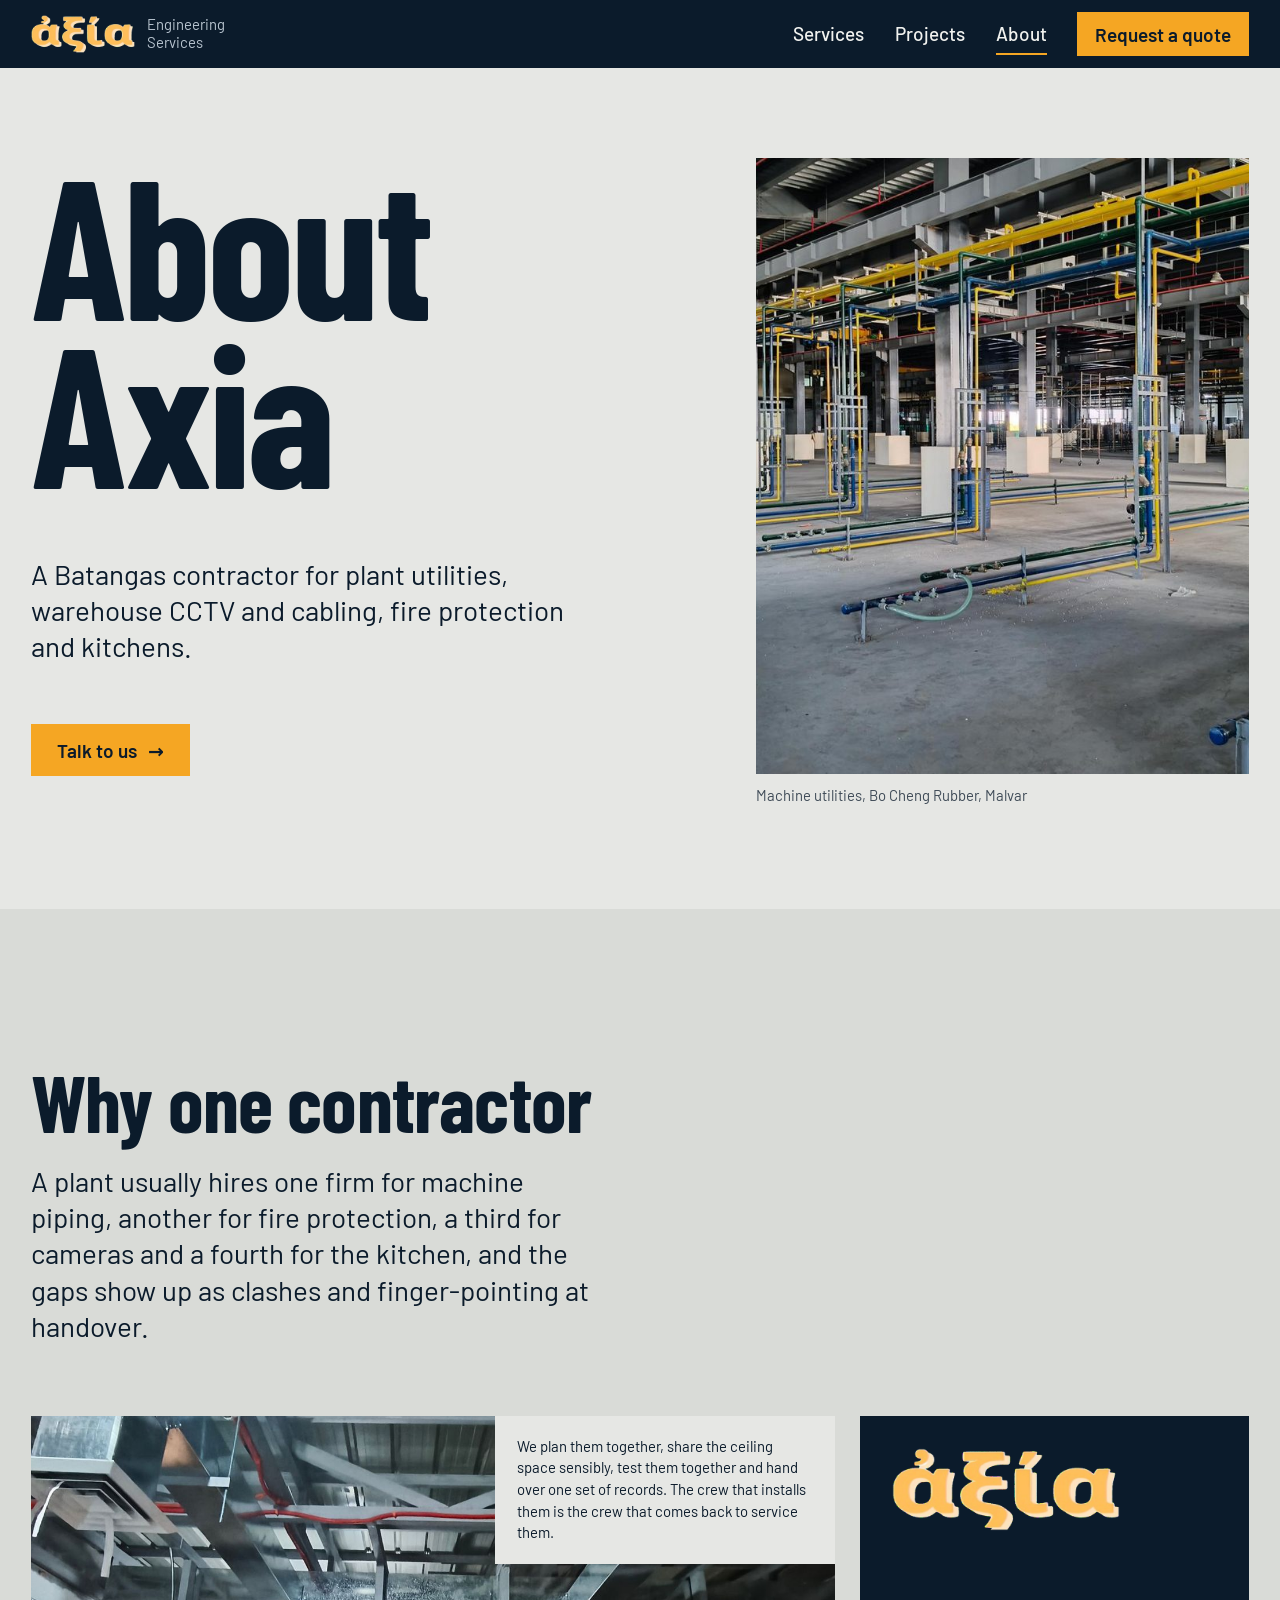
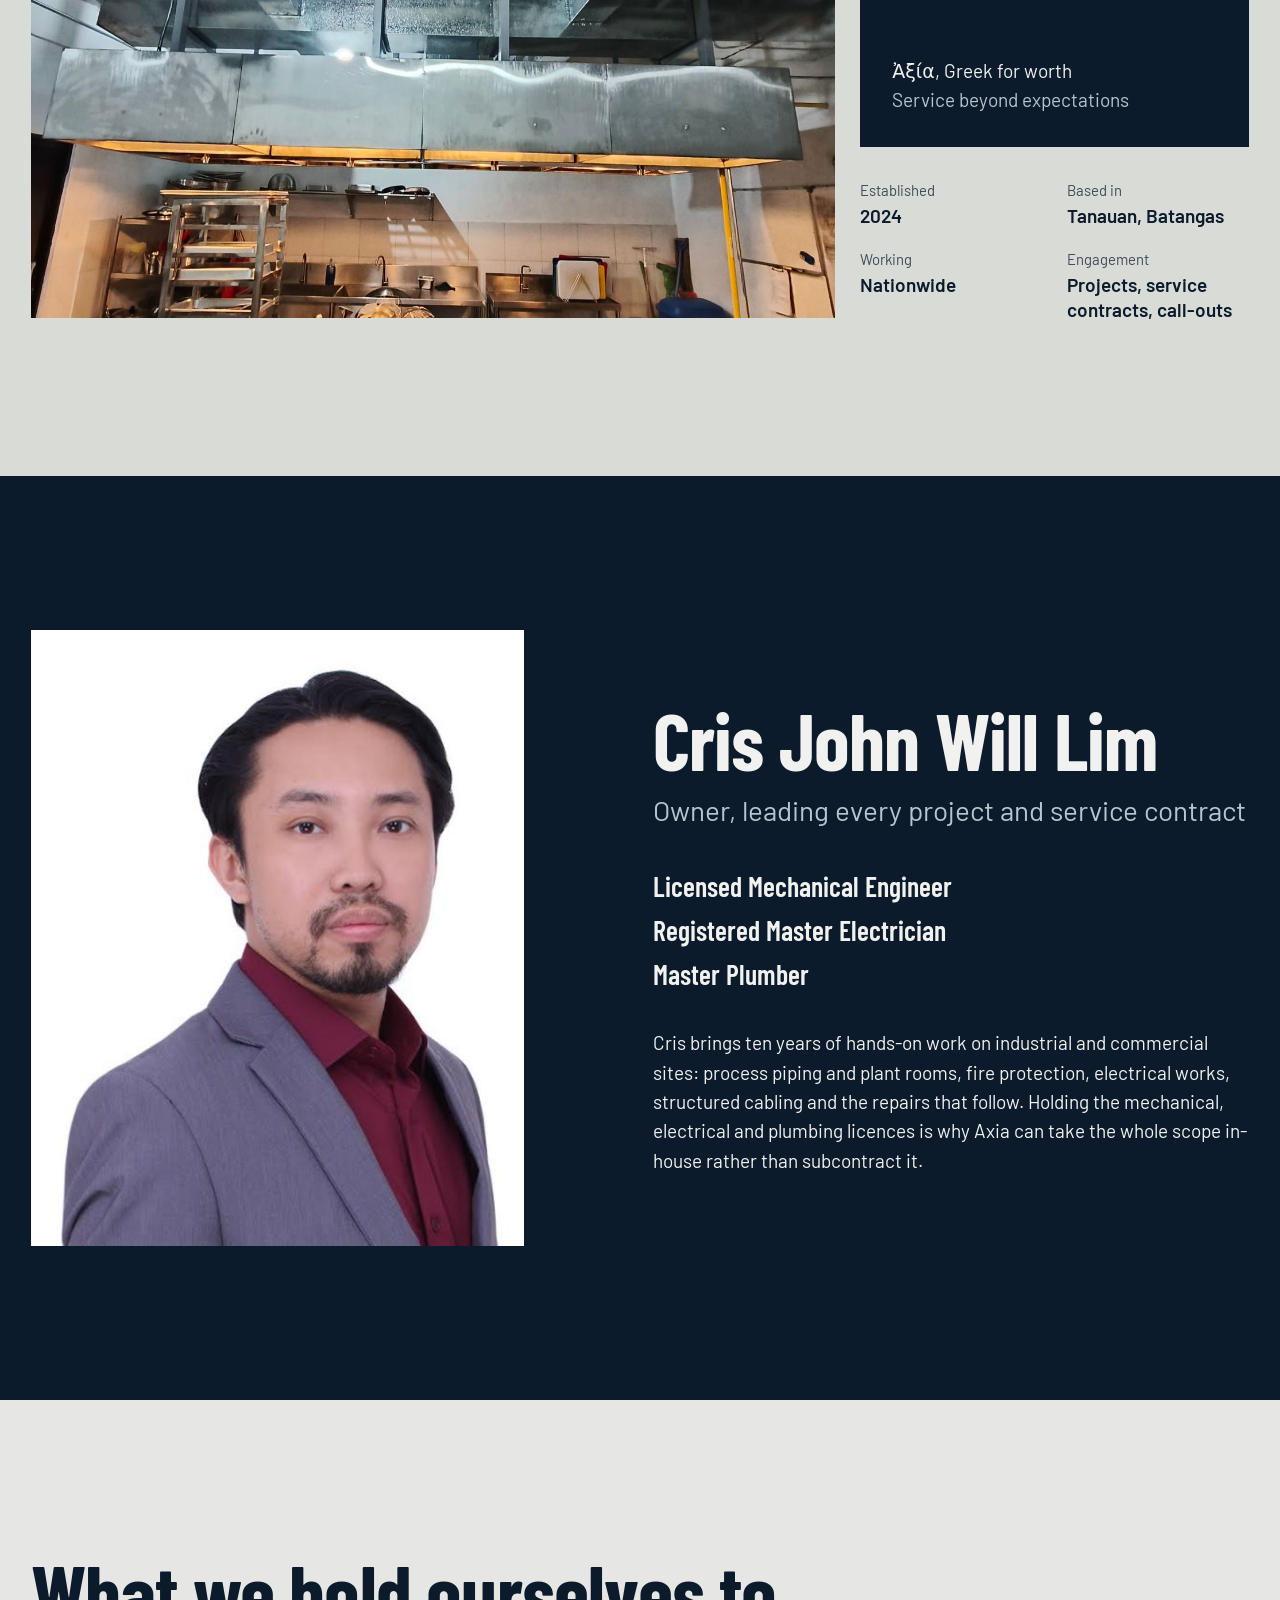
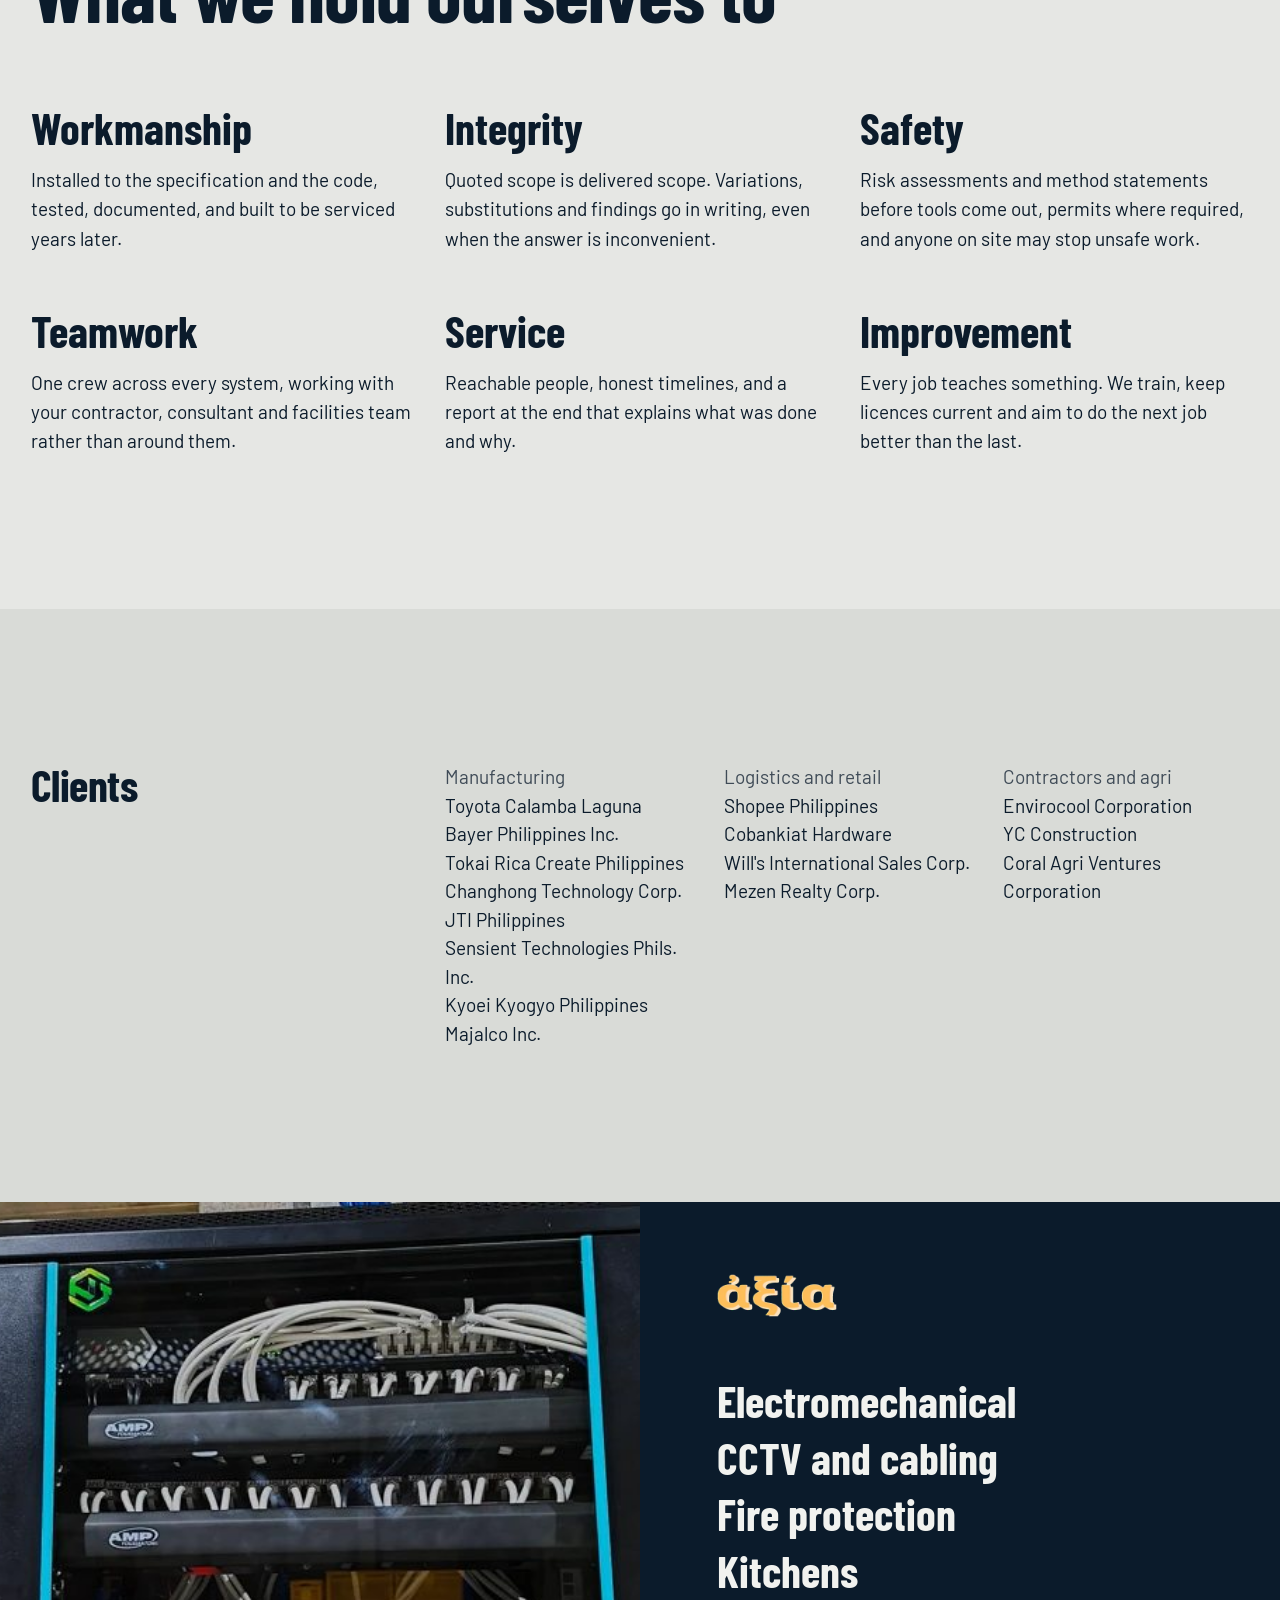
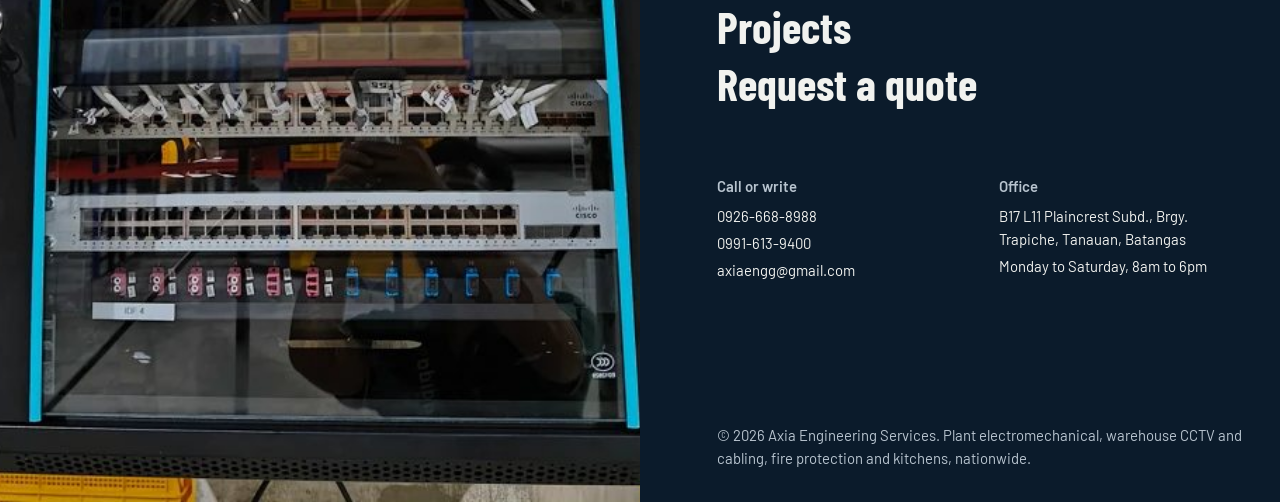
==== commit b4c39634: "Refocus site on four services: plant electromechanical, warehouse CCTV and cabling, fire protection " ====
--- a/about.html
+++ b/about.html
@@ -4,10 +4,10 @@
 <meta charset="utf-8">
 <meta name="viewport" content="width=device-width, initial-scale=1">
 <title>About — Axia Engineering Services</title>
-<meta name="description" content="Axia Engineering Services is a Tanauan, Batangas contractor for warehouse electromechanical works, CCTV and structured cabling, led by a licensed mechanical engineer and master electrician.">
+<meta name="description" content="Axia Engineering Services is a Tanauan, Batangas contractor for plant electromechanical works, warehouse CCTV and cabling, fire protection and kitchens, led by a licensed mechanical engineer and master electrician.">
 <meta name="theme-color" content="#0b1b2b">
 <meta property="og:title" content="About — Axia Engineering Services">
-<meta property="og:description" content="Axia Engineering Services is a Tanauan, Batangas contractor for warehouse electromechanical works, CCTV and structured cabling, led by a licensed mechanical engineer and master electrician.">
+<meta property="og:description" content="Axia Engineering Services is a Tanauan, Batangas contractor for plant electromechanical works, warehouse CCTV and cabling, fire protection and kitchens, led by a licensed mechanical engineer and master electrician.">
 <meta property="og:type" content="website">
 <meta property="og:image" content="assets/img/hero.jpg">
 <link rel="icon" href="assets/img/favicon.png" type="image/png" sizes="64x64">
@@ -15,7 +15,7 @@
 <link rel="preconnect" href="https://fonts.googleapis.com">
 <link rel="preconnect" href="https://fonts.gstatic.com" crossorigin>
 <link href="https://fonts.googleapis.com/css2?family=Barlow+Condensed:wght@600;700&family=Barlow:wght@400;500;600&display=swap" rel="stylesheet">
-<link rel="stylesheet" href="assets/css/styles.css?v=20261030">
+<link rel="stylesheet" href="assets/css/styles.css?v=20261030b">
 <script>document.documentElement.classList.add('js')</script>
 </head>
 <body>
@@ -40,12 +40,12 @@
   <div class="grid">
     <h1 id="page-title">About Axia</h1>
     <div class="page-head__text" data-reveal>
-      <p>A Batangas contractor for the systems inside a warehouse: power, cameras and network.</p>
+      <p>A Batangas contractor for plant utilities, warehouse CCTV and cabling, fire protection and kitchens.</p>
       <a class="btn" href="contact.html">Talk to us <span class="arrow" aria-hidden="true">&rarr;</span></a>
     </div>
     <figure class="page-head__photo">
-      <img src="assets/img/projects/shopee-davao-cctv-2.jpg" alt="Axia technician mounting a CCTV camera at height in a warehouse" width="553" height="667">
-      <figcaption class="small">Mounting cameras at height, Davao City</figcaption>
+      <img src="assets/img/projects/bo-cheng-chilled-water.jpg" alt="Chilled water and compressed-air lines run to rows of machine bays" width="1200" height="785">
+      <figcaption class="small">Machine utilities, Bo Cheng Rubber, Malvar</figcaption>
     </figure>
   </div>
 </section>
@@ -54,11 +54,11 @@
   <div class="grid">
     <div class="mosaic__head" data-reveal>
       <h2 id="who-title">Why one contractor</h2>
-      <p>Most warehouses get their power, cameras and network from three different firms, and the gaps between them show up as clashes in the roof and finger-pointing at handover.</p>
+      <p>A plant usually hires one firm for machine piping, another for fire protection, a third for cameras and a fourth for the kitchen, and the gaps show up as clashes and finger-pointing at handover.</p>
     </div>
     <figure class="mosaic__photo">
-      <img src="assets/img/projects/bo-cheng-chilled-water.jpg" alt="Colour-coded service lines across a production floor" width="1200" height="785" loading="lazy">
-      <figcaption>We plan the three together, run them in shared containment, test them together and hand over one set of records. The crew that installs them is the crew that comes back to service them.</figcaption>
+      <img src="assets/img/projects/kitchen-complete.jpg" alt="Completed commercial kitchen with hood, exhaust ducting and gas line" width="1400" height="1400" loading="lazy">
+      <figcaption>We plan them together, share the ceiling space sensibly, test them together and hand over one set of records. The crew that installs them is the crew that comes back to service them.</figcaption>
     </figure>
     <div class="mosaic__side">
       <div class="tile">
@@ -88,7 +88,7 @@
         <li>Registered Master Electrician</li>
         <li>Master Plumber</li>
       </ul>
-      <p>Cris brings ten years of hands-on work on industrial and commercial sites: power and lighting, process piping and plant rooms, structured cabling and the repairs that follow. Holding both the mechanical and the electrical licence is why Axia can take the whole electromechanical scope in-house rather than subcontract half of it.</p>
+      <p>Cris brings ten years of hands-on work on industrial and commercial sites: process piping and plant rooms, fire protection, electrical works, structured cabling and the repairs that follow. Holding the mechanical, electrical and plumbing licences is why Axia can take the whole scope in-house rather than subcontract it.</p>
     </div>
   </div>
 </section>
@@ -111,11 +111,6 @@
   <div class="grid names" data-reveal>
     <h2 id="clients-title">Clients</h2>
     <ul class="names__cols">
-      <li class="kind">Logistics and retail</li>
-      <li>Shopee Philippines</li>
-      <li>Cobankiat Hardware</li>
-      <li>Will's International Sales Corp.</li>
-      <li>Mezen Realty Corp.</li>
       <li class="kind">Manufacturing</li>
       <li>Toyota Calamba Laguna</li>
       <li>Bayer Philippines Inc.</li>
@@ -125,6 +120,11 @@
       <li>Sensient Technologies Phils. Inc.</li>
       <li>Kyoei Kyogyo Philippines</li>
       <li>Majalco Inc.</li>
+      <li class="kind">Logistics and retail</li>
+      <li>Shopee Philippines</li>
+      <li>Cobankiat Hardware</li>
+      <li>Will's International Sales Corp.</li>
+      <li>Mezen Realty Corp.</li>
       <li class="kind">Contractors and agri</li>
       <li>Envirocool Corporation</li>
       <li>YC Construction</li>
@@ -145,10 +145,10 @@
     <nav class="footer-menu" aria-label="Footer">
       <ul>
         <li><a href="services.html#electromechanical">Electromechanical</a></li>
-        <li><a href="services.html#cctv">CCTV</a></li>
-        <li><a href="services.html#cabling">Structured cabling</a></li>
+        <li><a href="services.html#cctv">CCTV and cabling</a></li>
+        <li><a href="services.html#fire">Fire protection</a></li>
+        <li><a href="services.html#kitchen">Kitchens</a></li>
         <li><a href="projects.html">Projects</a></li>
-        <li><a href="about.html">About</a></li>
         <li><a href="contact.html">Request a quote</a></li>
       </ul>
     </nav>
@@ -165,10 +165,10 @@
         <p>Monday to Saturday, 8am to 6pm</p>
       </div>
     </div>
-    <p class="legal">&copy; <span data-year>2026</span> Axia Engineering Services. Electromechanical, CCTV and structured cabling for warehouses, nationwide.</p>
+    <p class="legal">&copy; <span data-year>2026</span> Axia Engineering Services. Plant electromechanical, warehouse CCTV and cabling, fire protection and kitchens, nationwide.</p>
   </div>
 </footer>
 
-<script src="assets/js/main.js?v=20261030" defer></script>
+<script src="assets/js/main.js?v=20261030b" defer></script>
 </body>
 </html>
--- a/assets/css/styles.css
+++ b/assets/css/styles.css
@@ -269,18 +269,23 @@
 .js .shed[data-active] .sys { opacity: 0.28; }
 .js .shed[data-active="em"] .sys--em,
 .js .shed[data-active="cctv"] .sys--cctv,
-.js .shed[data-active="cab"] .sys--cab { opacity: 1; }
+.js .shed[data-active="fire"] .sys--fire,
+.js .shed[data-active="kitchen"] .sys--kitchen { opacity: 1; }
 .js .shed[data-active="em"] .sys--em .hl,
 .js .shed[data-active="cctv"] .sys--cctv .hl,
-.js .shed[data-active="cab"] .sys--cab .hl { fill: var(--accent); }
+.js .shed[data-active="fire"] .sys--fire .hl,
+.js .shed[data-active="kitchen"] .sys--kitchen .hl { fill: var(--accent); }
 .js .shed[data-active="em"] .sys--em .hs,
 .js .shed[data-active="cctv"] .sys--cctv .hs,
-.js .shed[data-active="cab"] .sys--cab .hs { stroke: var(--accent); }
+.js .shed[data-active="fire"] .sys--fire .hs,
+.js .shed[data-active="kitchen"] .sys--kitchen .hs { stroke: var(--accent); }
 /* labels only name the selected system's parts */
+.sys .lbl { paint-order: stroke; stroke: var(--bg); stroke-width: 4px; stroke-linejoin: round; }
 .js .sys .lbl { opacity: 0; transition: opacity 320ms var(--ease-out); }
 .js .shed[data-active="em"] .sys--em .lbl,
 .js .shed[data-active="cctv"] .sys--cctv .lbl,
-.js .shed[data-active="cab"] .sys--cab .lbl { opacity: 1; }
+.js .shed[data-active="fire"] .sys--fire .lbl,
+.js .shed[data-active="kitchen"] .sys--kitchen .lbl { opacity: 1; }
 .shed .cone { fill-opacity: 1; }
 @media (max-width: 960px) {
   .shed__head, .shed__figure, .shed__panel-wrap { grid-column: 1 / -1; grid-row: auto; }
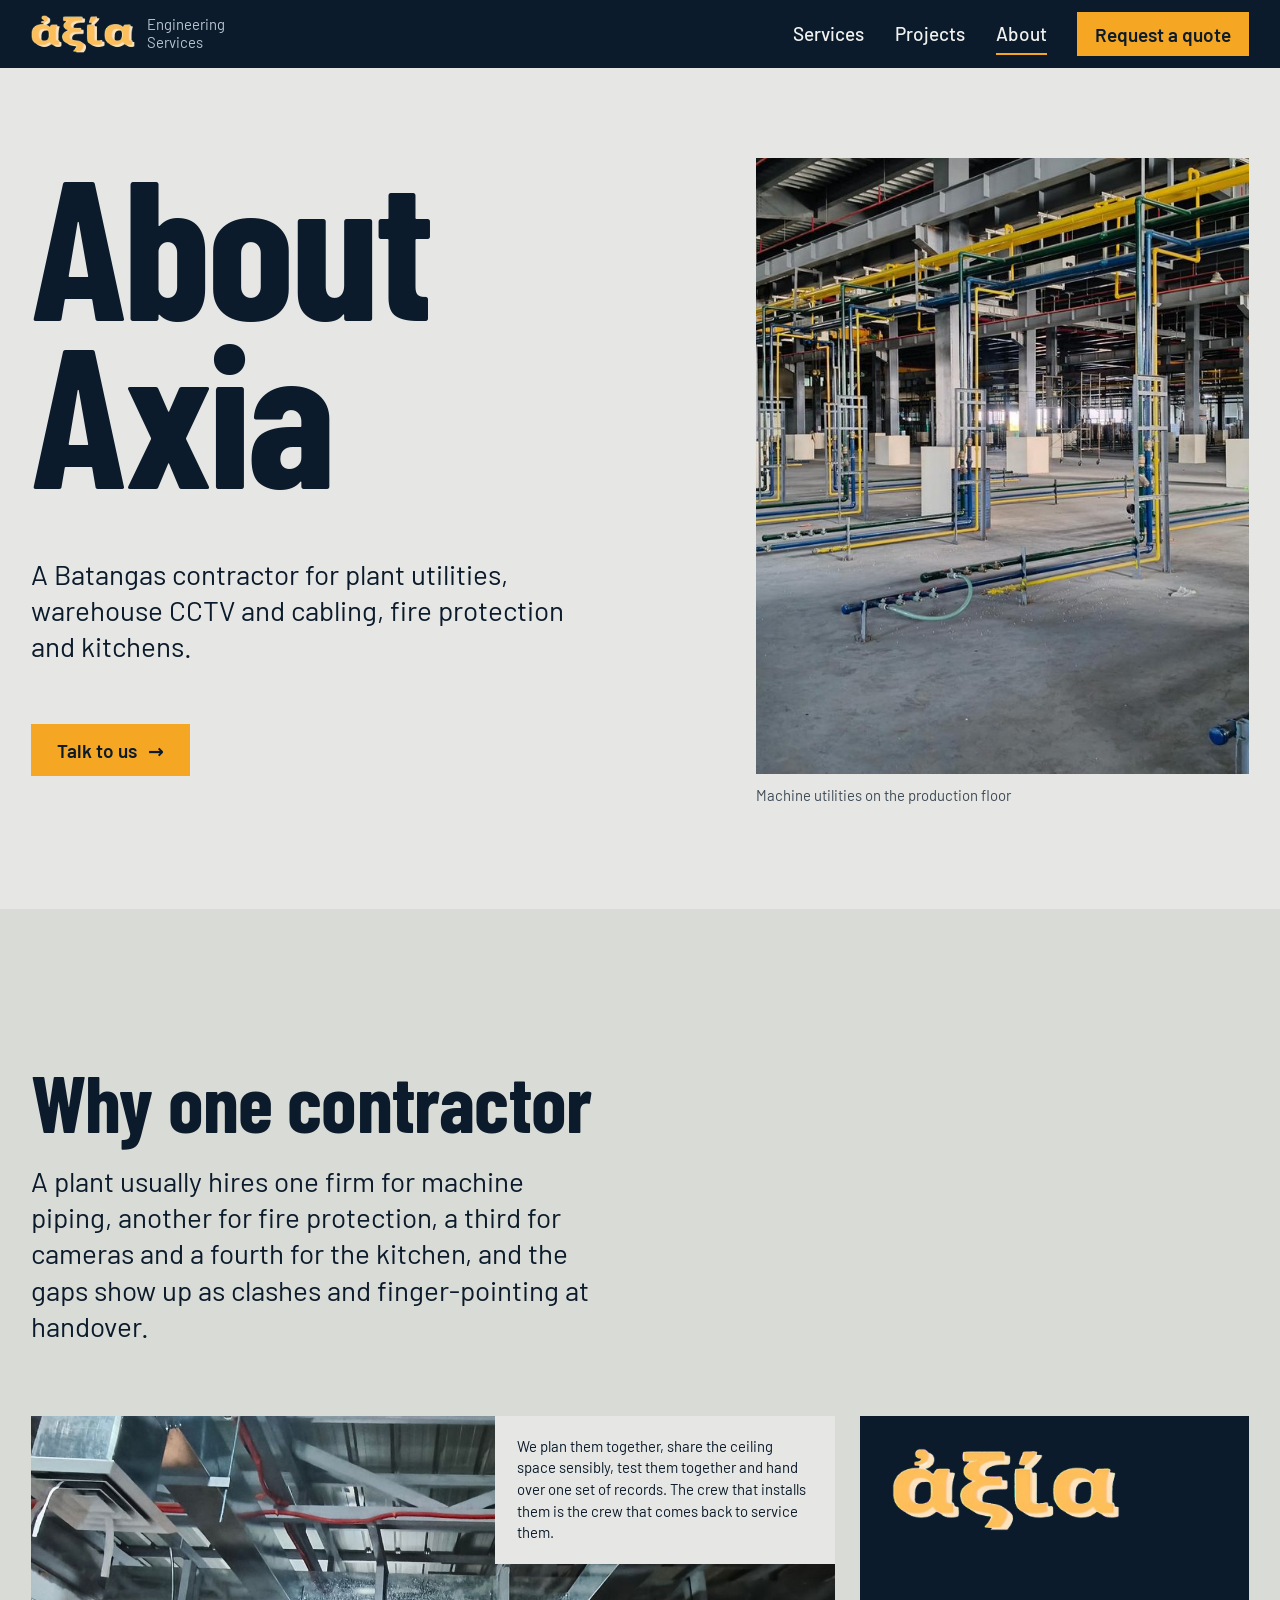
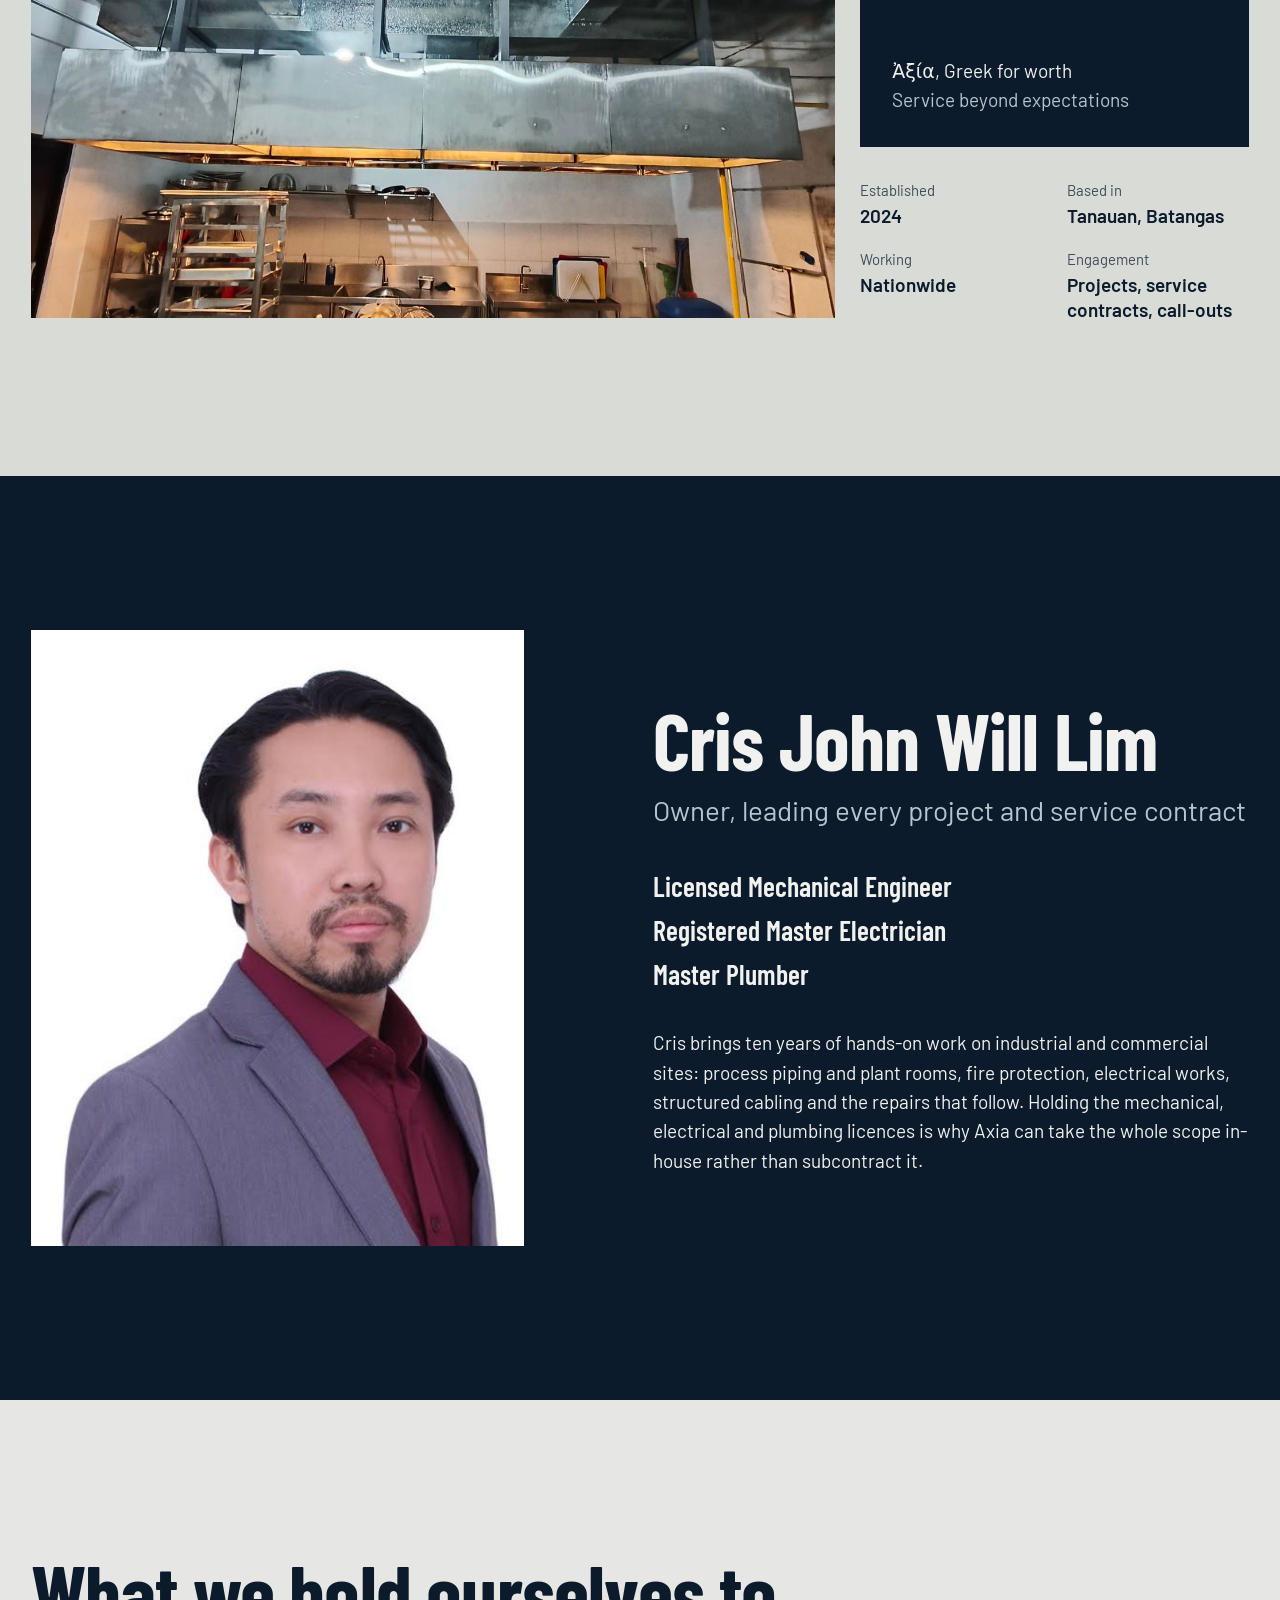
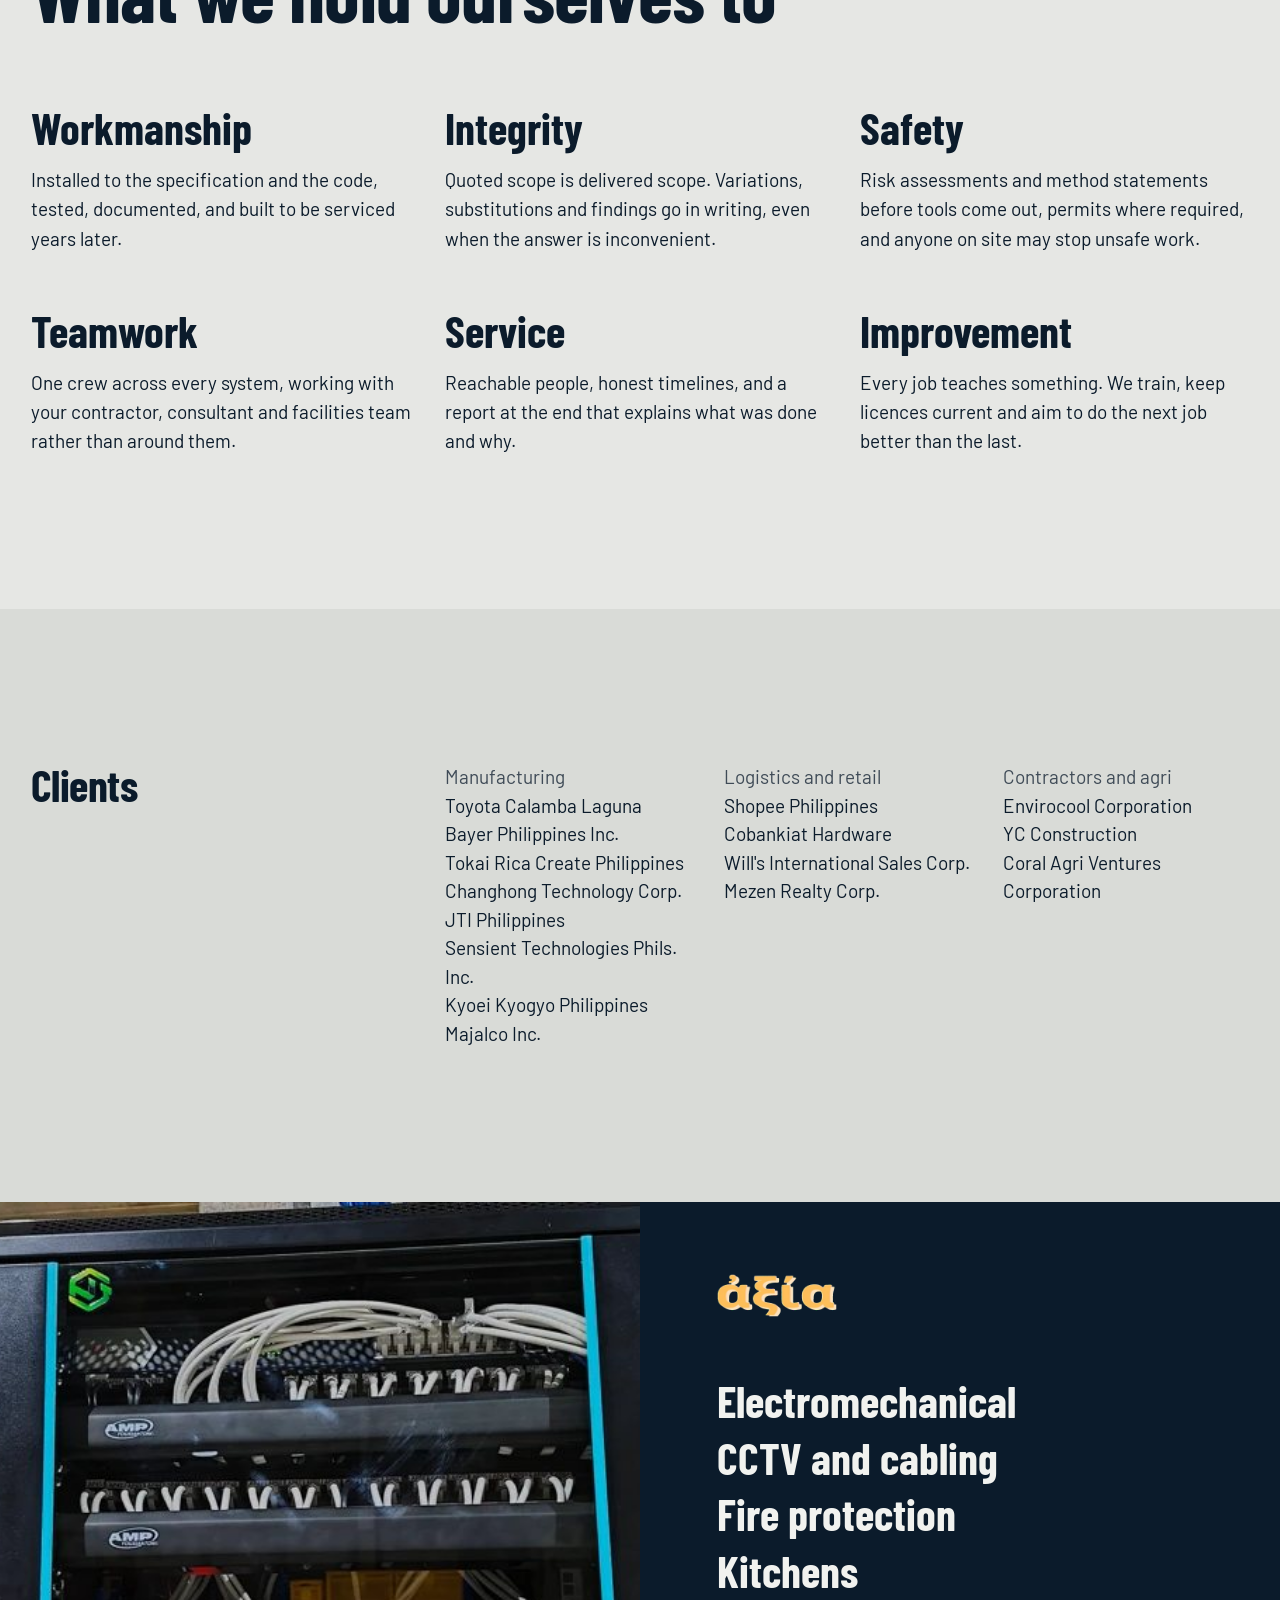
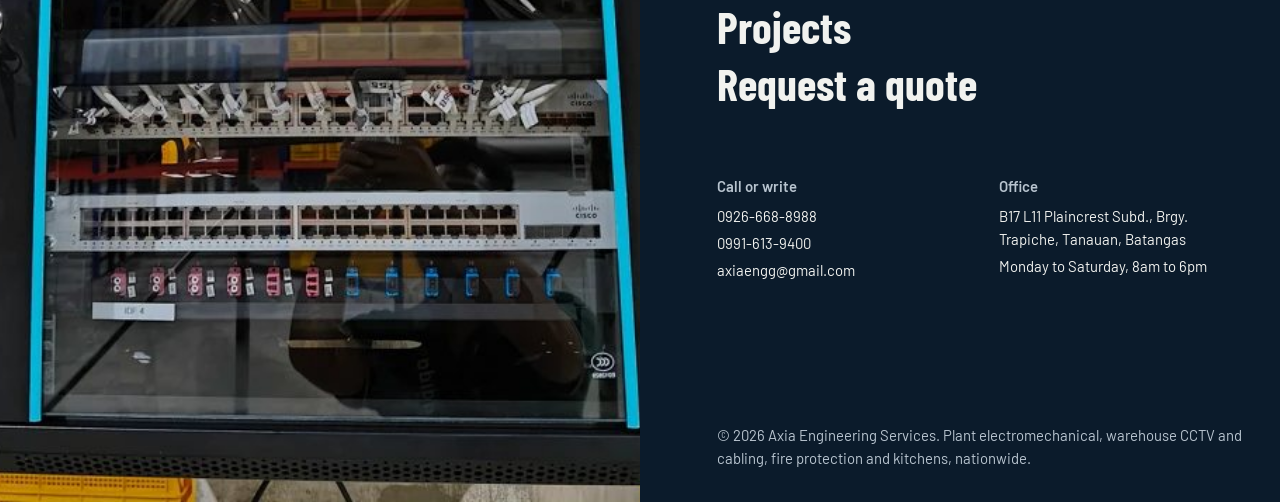
==== commit de6b2d20: "Remove project locations from photo captions Captions and alt text under project photos now describe" ====
--- a/about.html
+++ b/about.html
@@ -45,7 +45,7 @@
     </div>
     <figure class="page-head__photo">
       <img src="assets/img/projects/bo-cheng-chilled-water.jpg" alt="Chilled water and compressed-air lines run to rows of machine bays" width="1200" height="785">
-      <figcaption class="small">Machine utilities, Bo Cheng Rubber, Malvar</figcaption>
+      <figcaption class="small">Machine utilities on the production floor</figcaption>
     </figure>
   </div>
 </section>
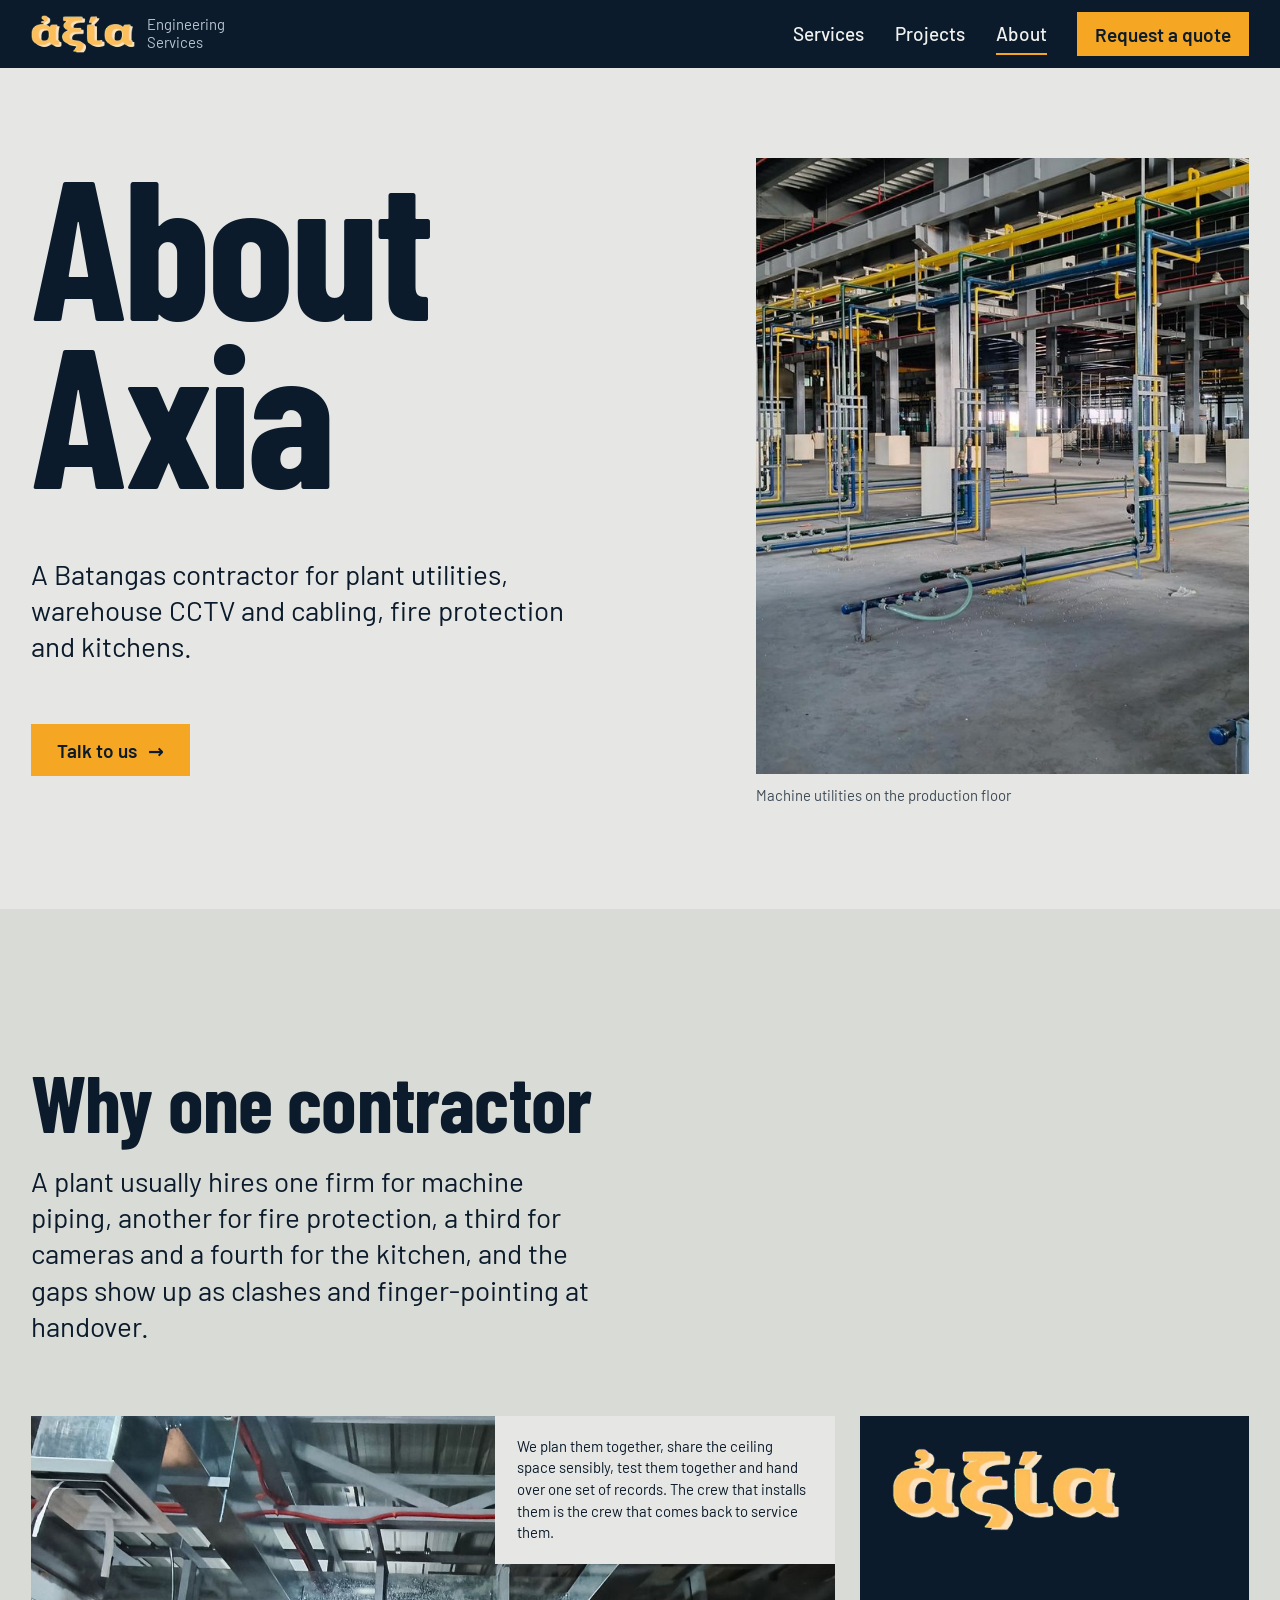
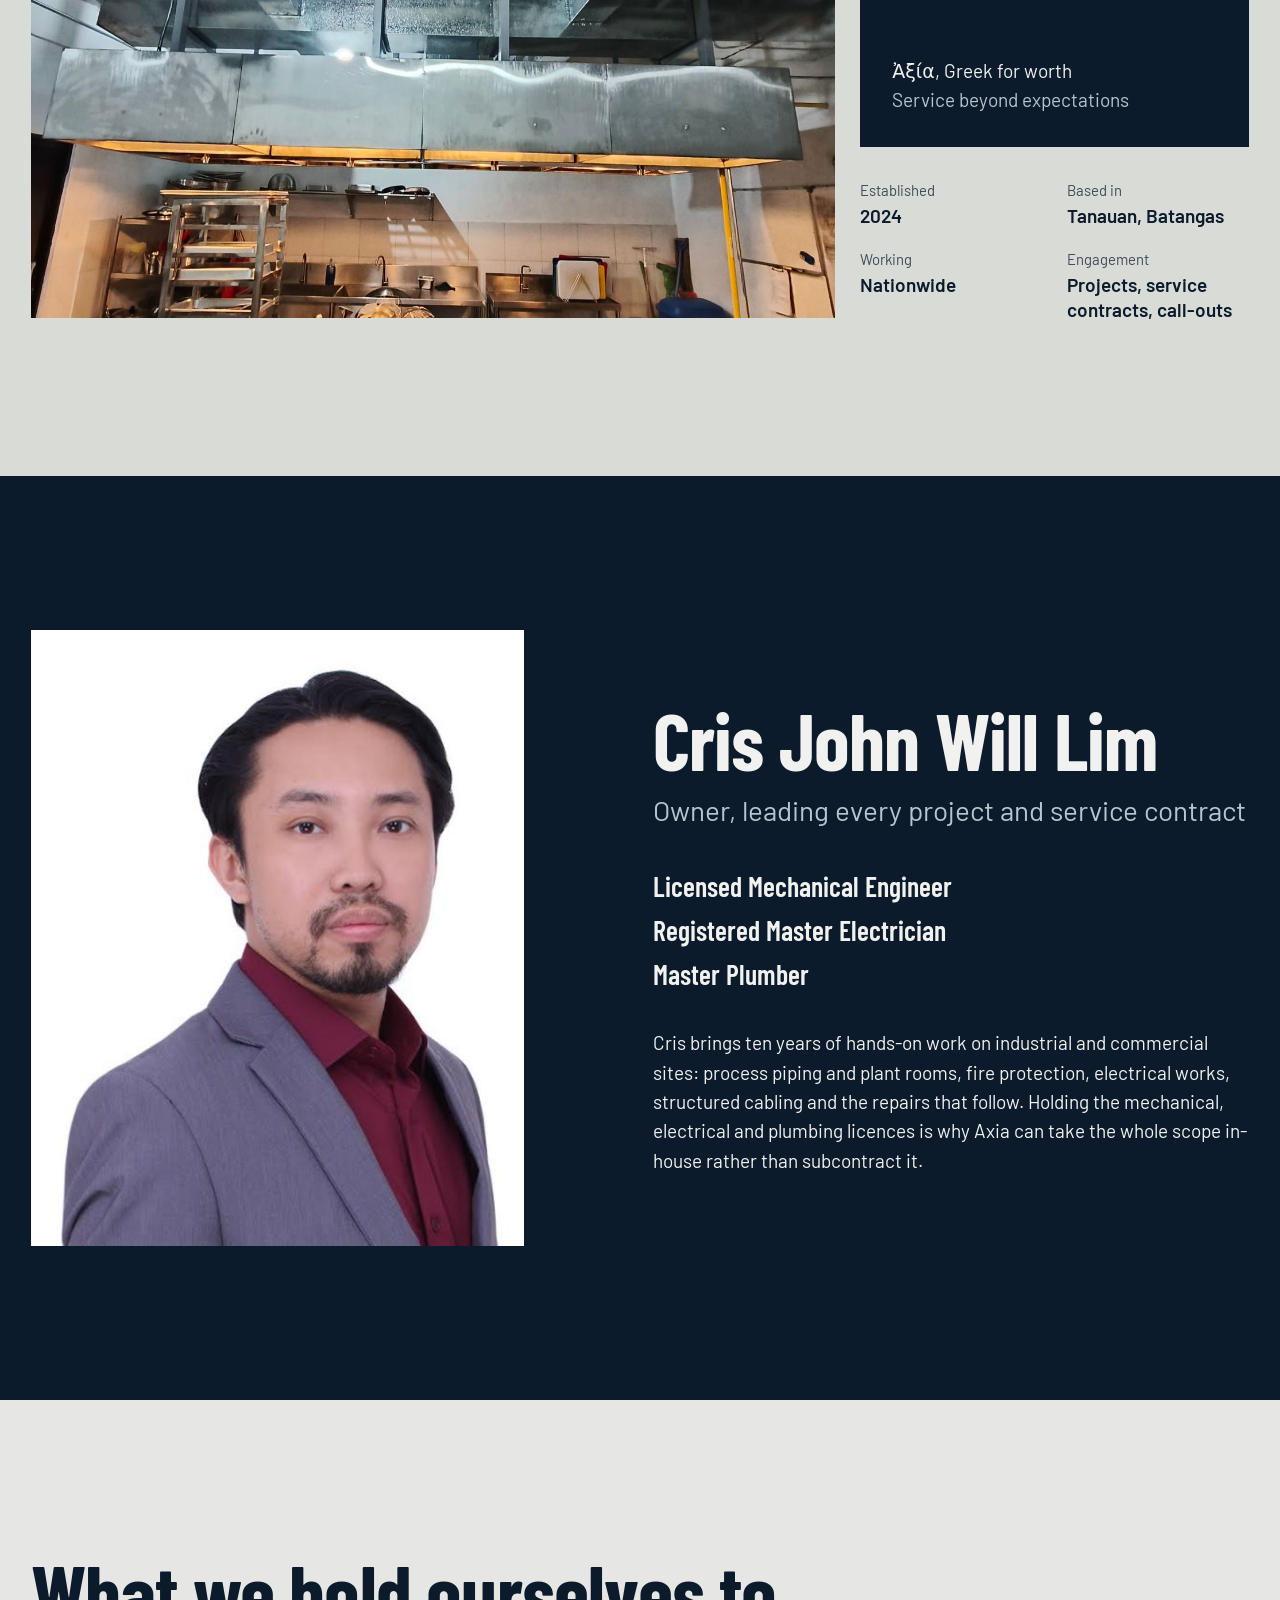
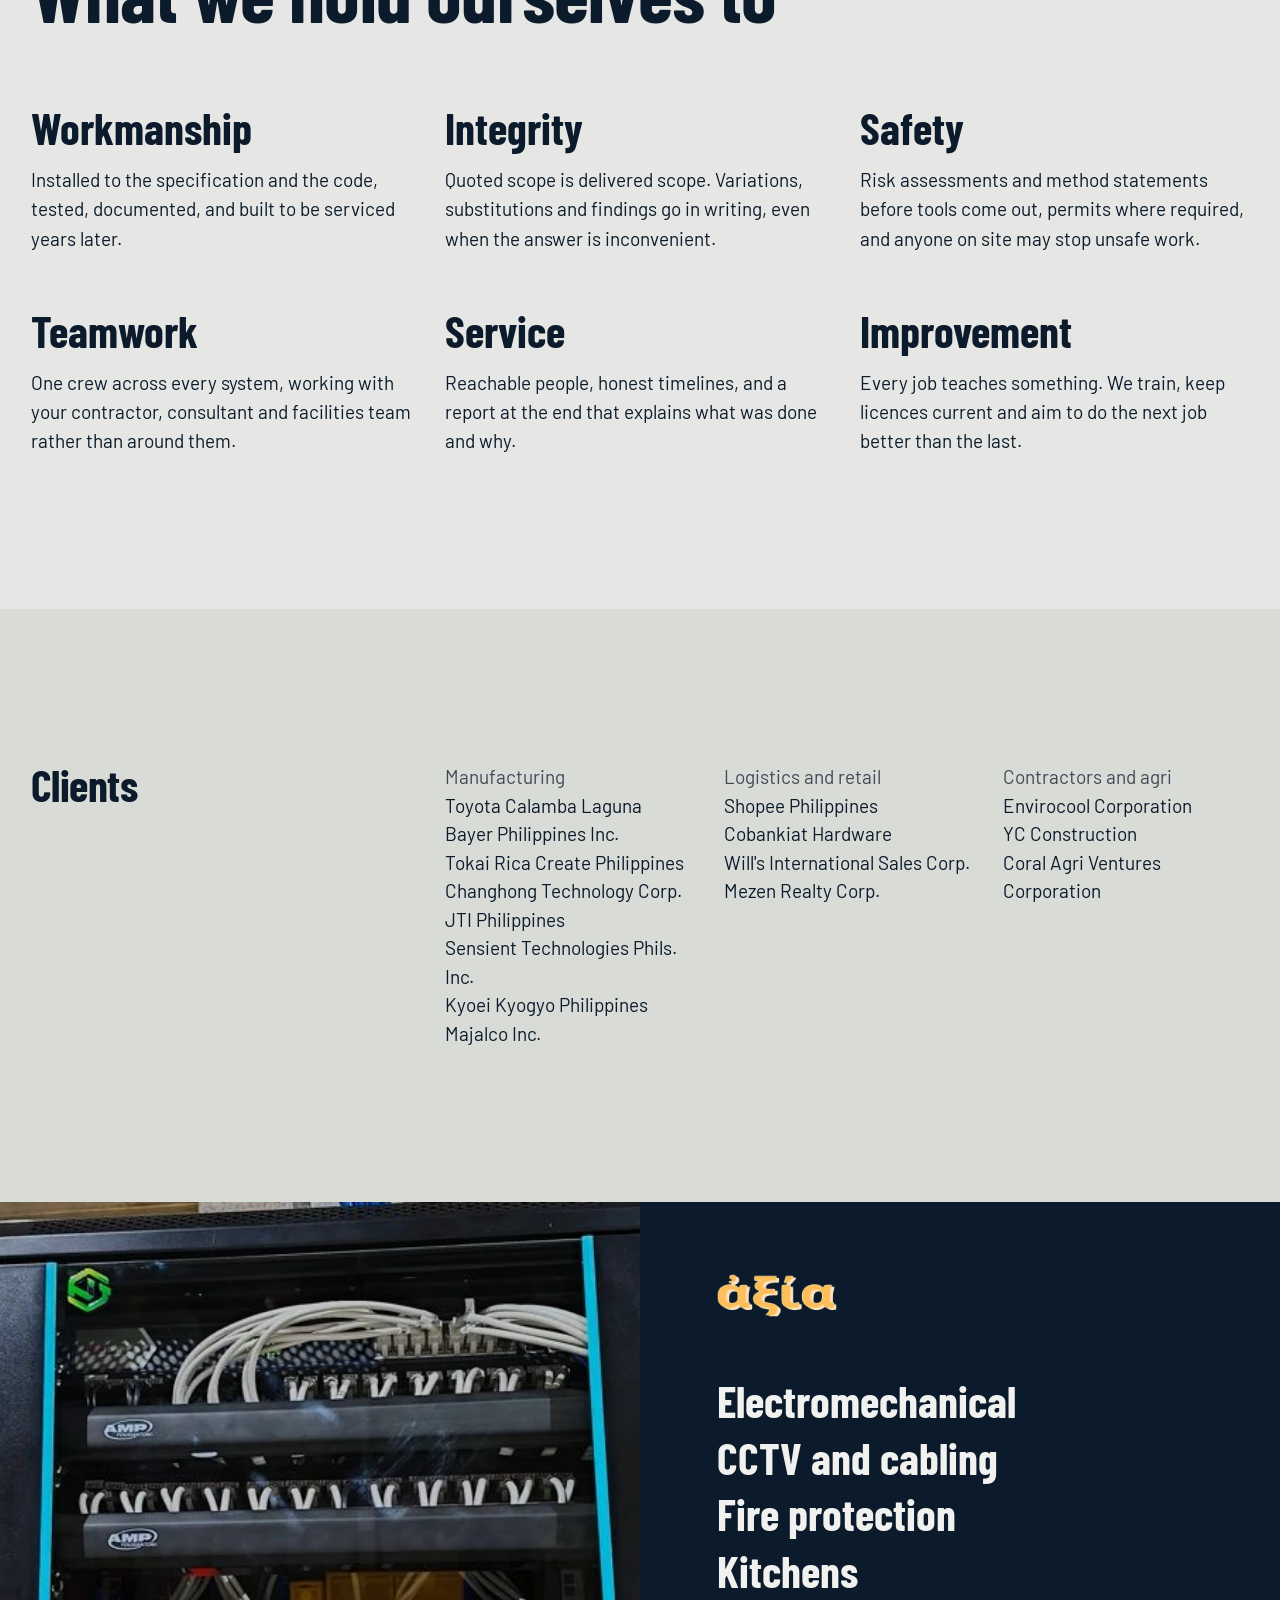
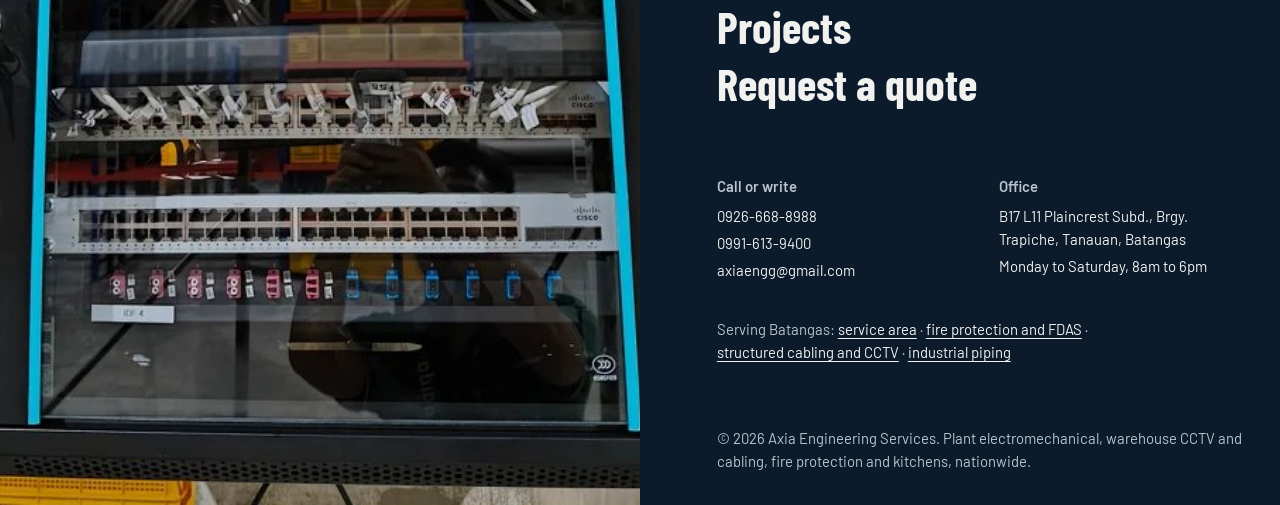
==== commit 0ac02431: "Add Batangas local SEO pages and business schema - New landing pages: batangas.html, fire-protection" ====
--- a/about.html
+++ b/about.html
@@ -5,17 +5,20 @@
 <meta name="viewport" content="width=device-width, initial-scale=1">
 <title>About — Axia Engineering Services</title>
 <meta name="description" content="Axia Engineering Services is a Tanauan, Batangas contractor for plant electromechanical works, warehouse CCTV and cabling, fire protection and kitchens, led by a licensed mechanical engineer and master electrician.">
+<link rel="canonical" href="https://axiaengg-hash.github.io/Axi-Website/about.html">
 <meta name="theme-color" content="#0b1b2b">
 <meta property="og:title" content="About — Axia Engineering Services">
 <meta property="og:description" content="Axia Engineering Services is a Tanauan, Batangas contractor for plant electromechanical works, warehouse CCTV and cabling, fire protection and kitchens, led by a licensed mechanical engineer and master electrician.">
 <meta property="og:type" content="website">
-<meta property="og:image" content="assets/img/hero.jpg">
+<meta property="og:url" content="https://axiaengg-hash.github.io/Axi-Website/about.html">
+<meta property="og:image" content="https://axiaengg-hash.github.io/Axi-Website/assets/img/hero.jpg">
+<meta property="og:locale" content="en_PH">
 <link rel="icon" href="assets/img/favicon.png" type="image/png" sizes="64x64">
 <link rel="apple-touch-icon" href="assets/img/apple-touch-icon.png">
 <link rel="preconnect" href="https://fonts.googleapis.com">
 <link rel="preconnect" href="https://fonts.gstatic.com" crossorigin>
 <link href="https://fonts.googleapis.com/css2?family=Barlow+Condensed:wght@600;700&family=Barlow:wght@400;500;600&display=swap" rel="stylesheet">
-<link rel="stylesheet" href="assets/css/styles.css?v=20261030b">
+<link rel="stylesheet" href="assets/css/styles.css?v=20261112">
 <script>document.documentElement.classList.add('js')</script>
 </head>
 <body>
@@ -165,6 +168,7 @@
         <p>Monday to Saturday, 8am to 6pm</p>
       </div>
     </div>
+    <p class="footer-areas small">Serving Batangas: <a href="batangas.html">service area</a> · <a href="fire-protection-batangas.html">fire protection and FDAS</a> · <a href="structured-cabling-batangas.html">structured cabling and CCTV</a> · <a href="industrial-piping-batangas.html">industrial piping</a></p>
     <p class="legal">&copy; <span data-year>2026</span> Axia Engineering Services. Plant electromechanical, warehouse CCTV and cabling, fire protection and kitchens, nationwide.</p>
   </div>
 </footer>
--- a/assets/css/styles.css
+++ b/assets/css/styles.css
@@ -627,3 +627,11 @@
 }
 
 .steps img { width: 100%; aspect-ratio: 4 / 3; object-fit: cover; margin-bottom: 20px; }
+
+/* Batangas landing pages: service-area line in the footer, links inside scope lists and headings */
+.footer-areas { margin-top: 32px; color: var(--field-muted); max-width: 52ch; }
+.footer-areas a { color: var(--field-ink); text-decoration: underline; text-underline-offset: 3px; }
+.footer-areas a:hover, .footer-areas a:focus-visible { color: var(--accent); }
+.scope a, .chapter__lists h3 a { color: inherit; text-decoration: underline; text-decoration-thickness: 1px; text-underline-offset: 3px; }
+.scope a:hover, .scope a:focus-visible, .chapter__lists h3 a:hover { color: var(--accent-press); }
+.page-head--long h1 { font-size: clamp(3.25rem, 1.25rem + 6.2vw, 7.5rem); line-height: 0.9; }
